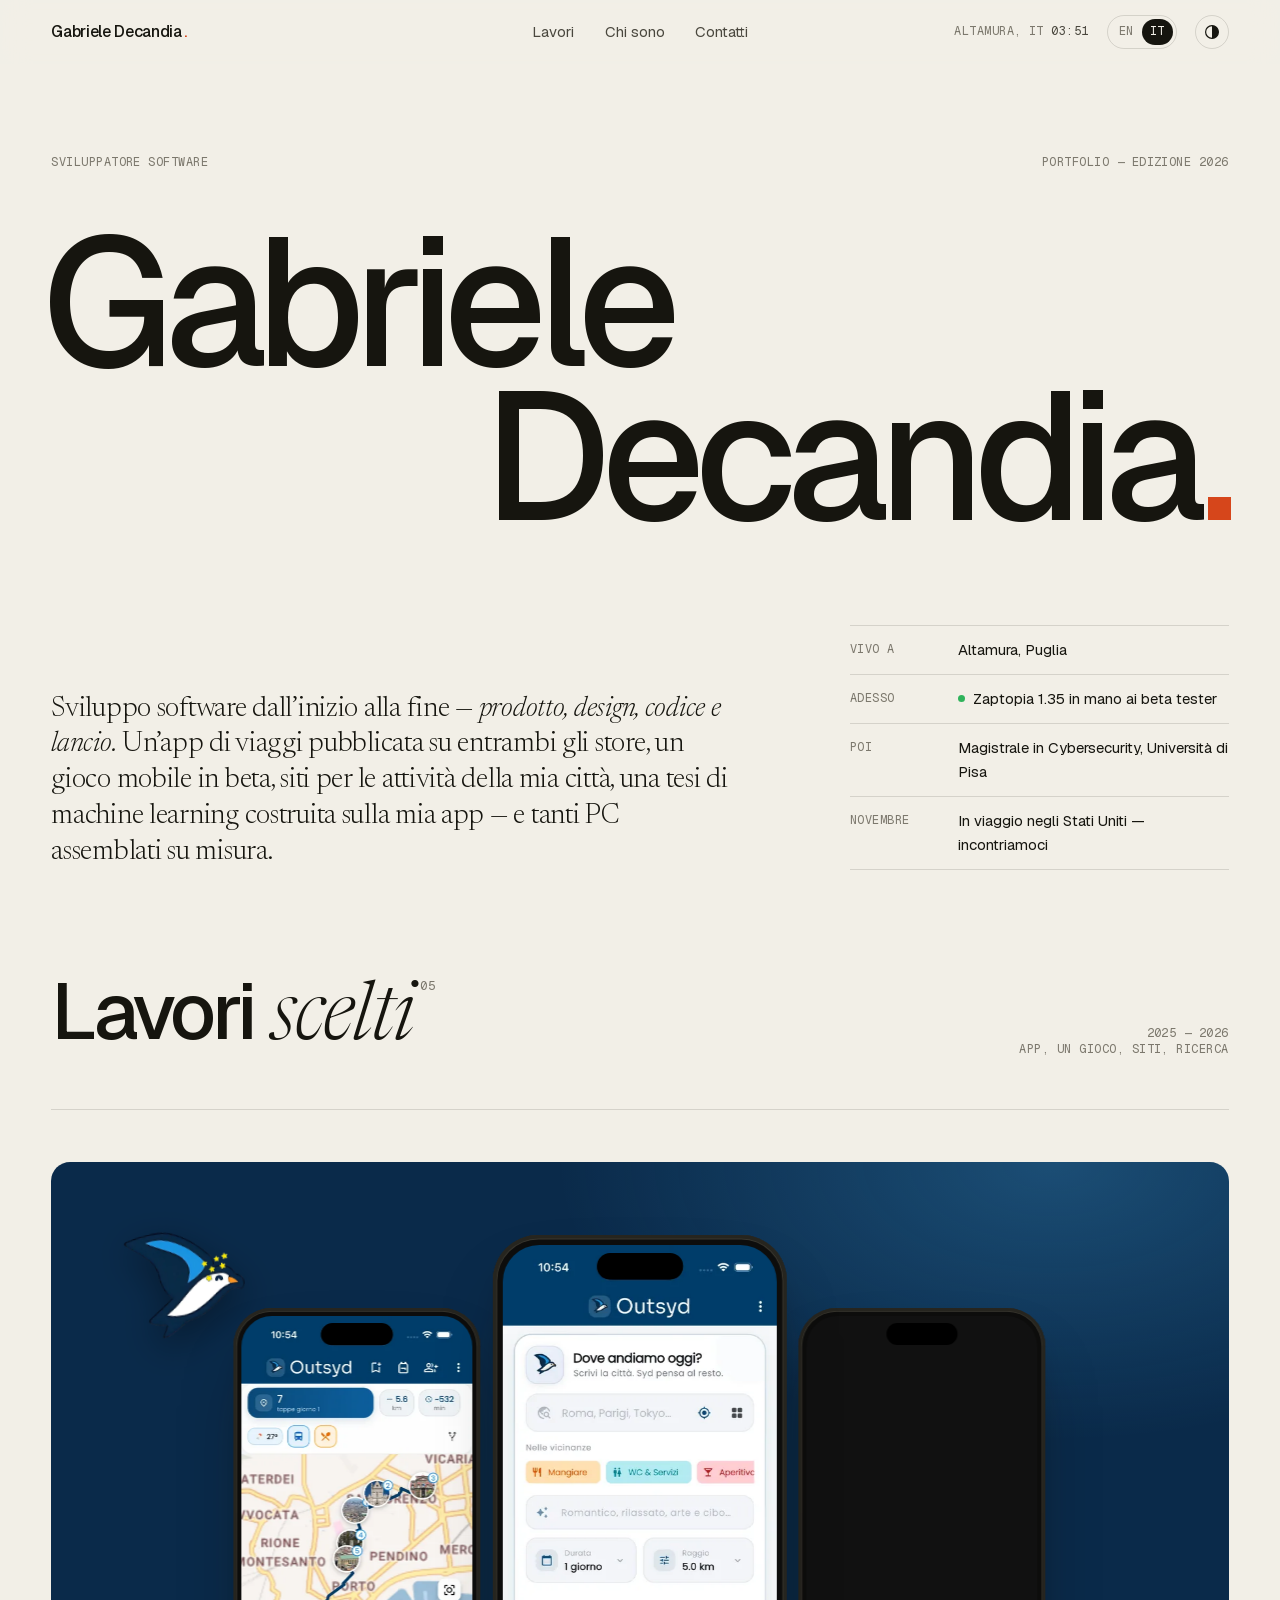
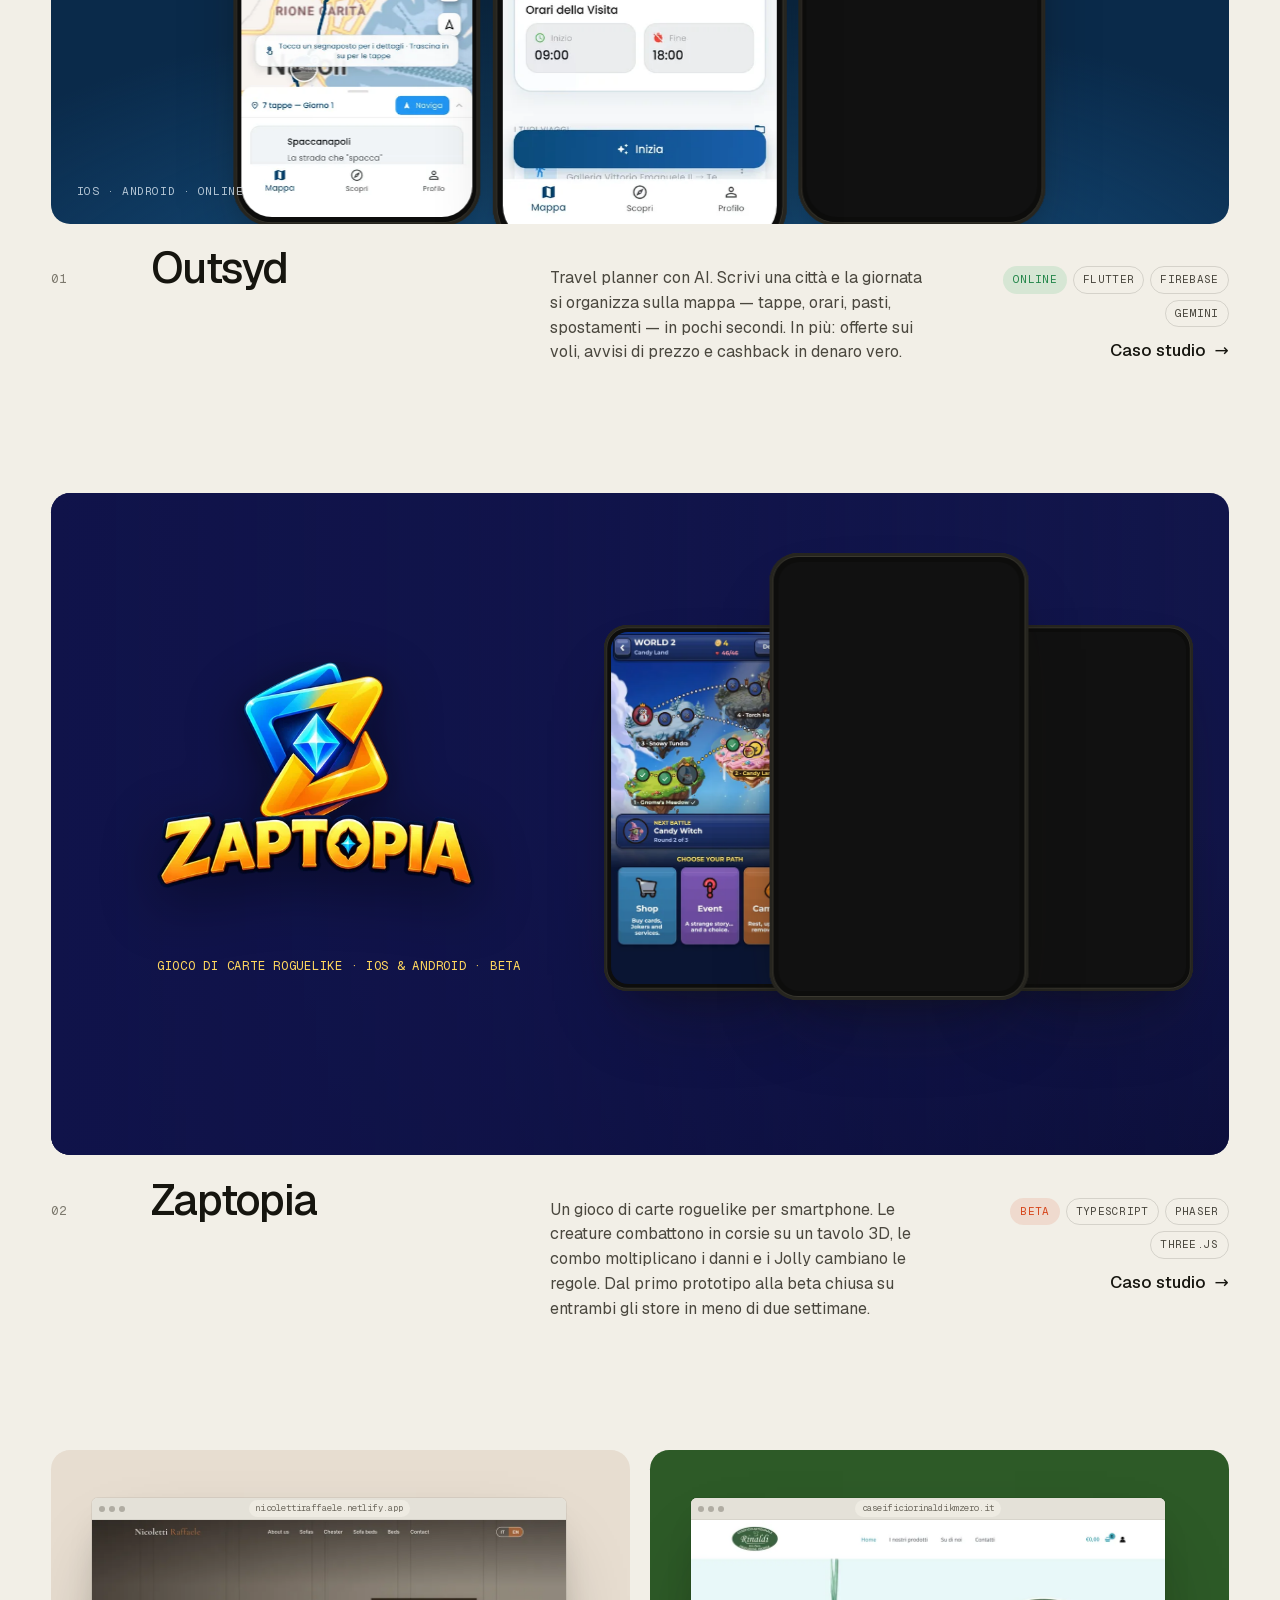
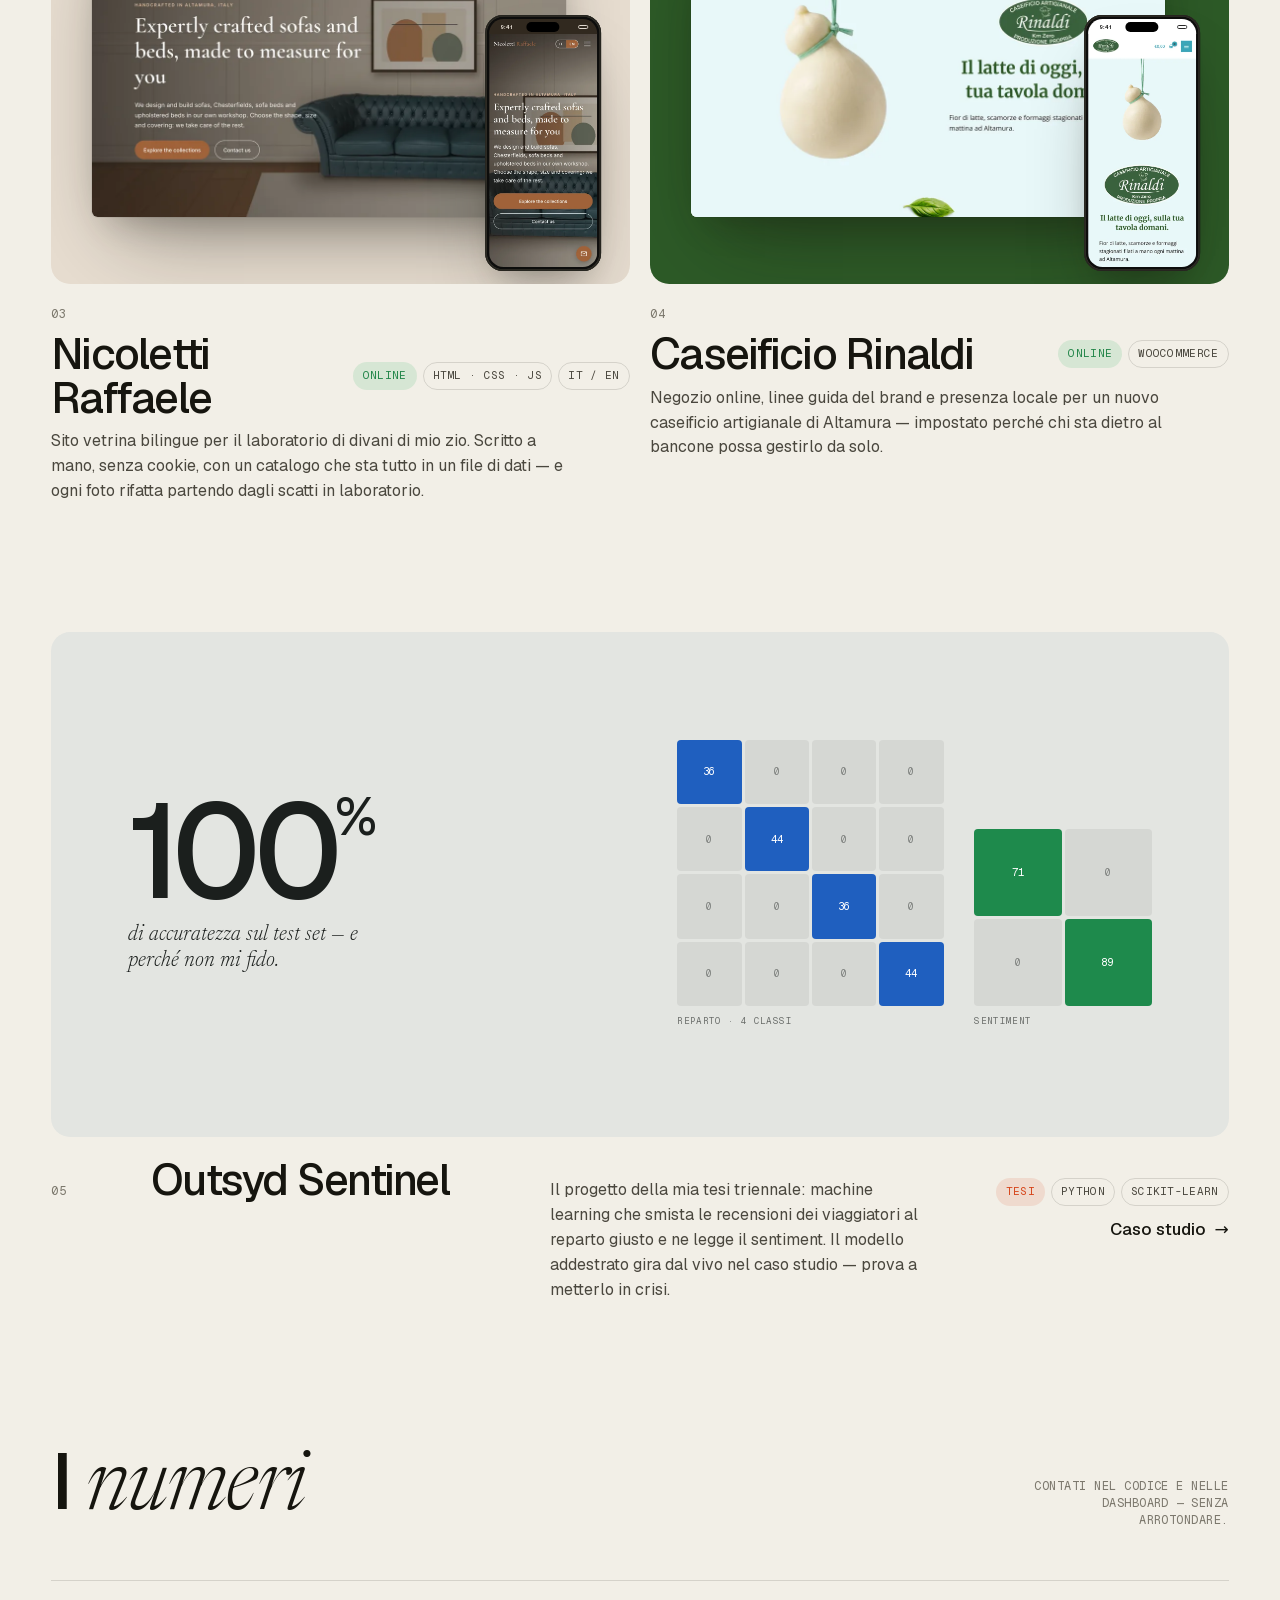
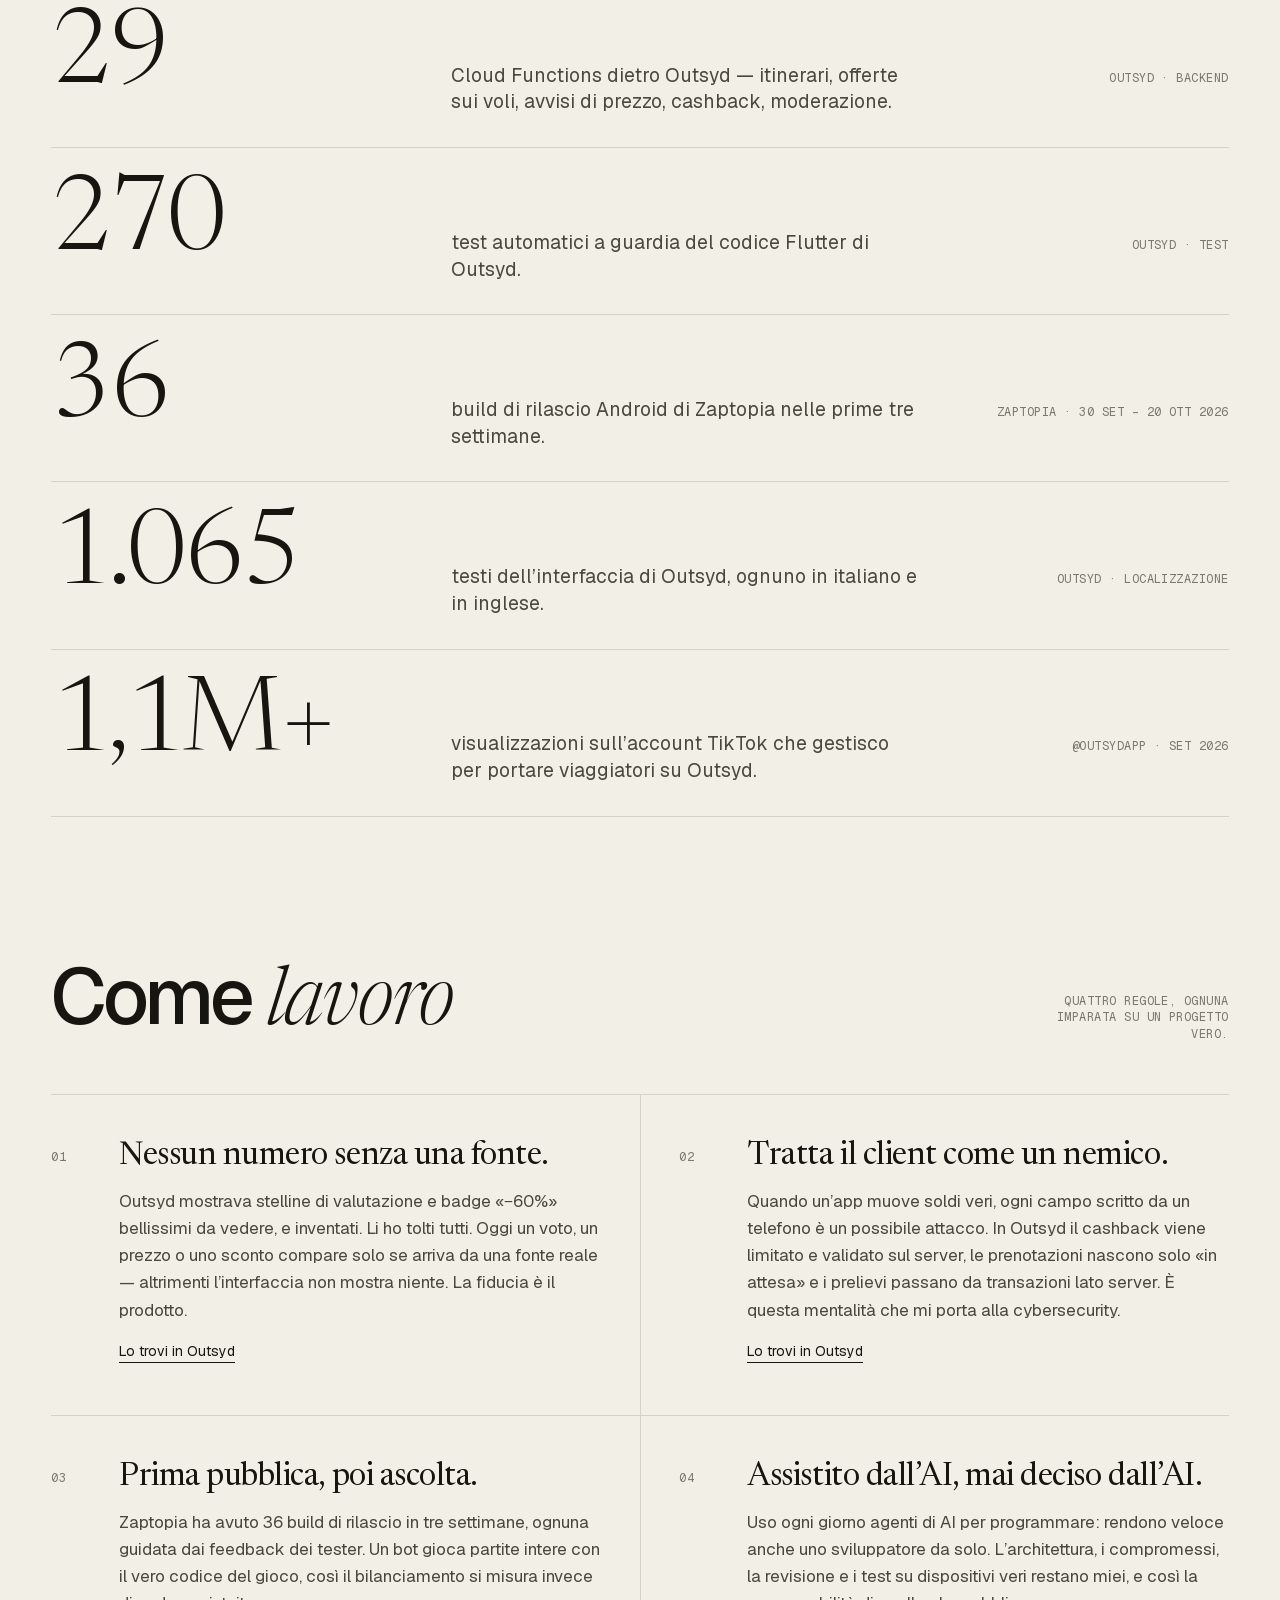
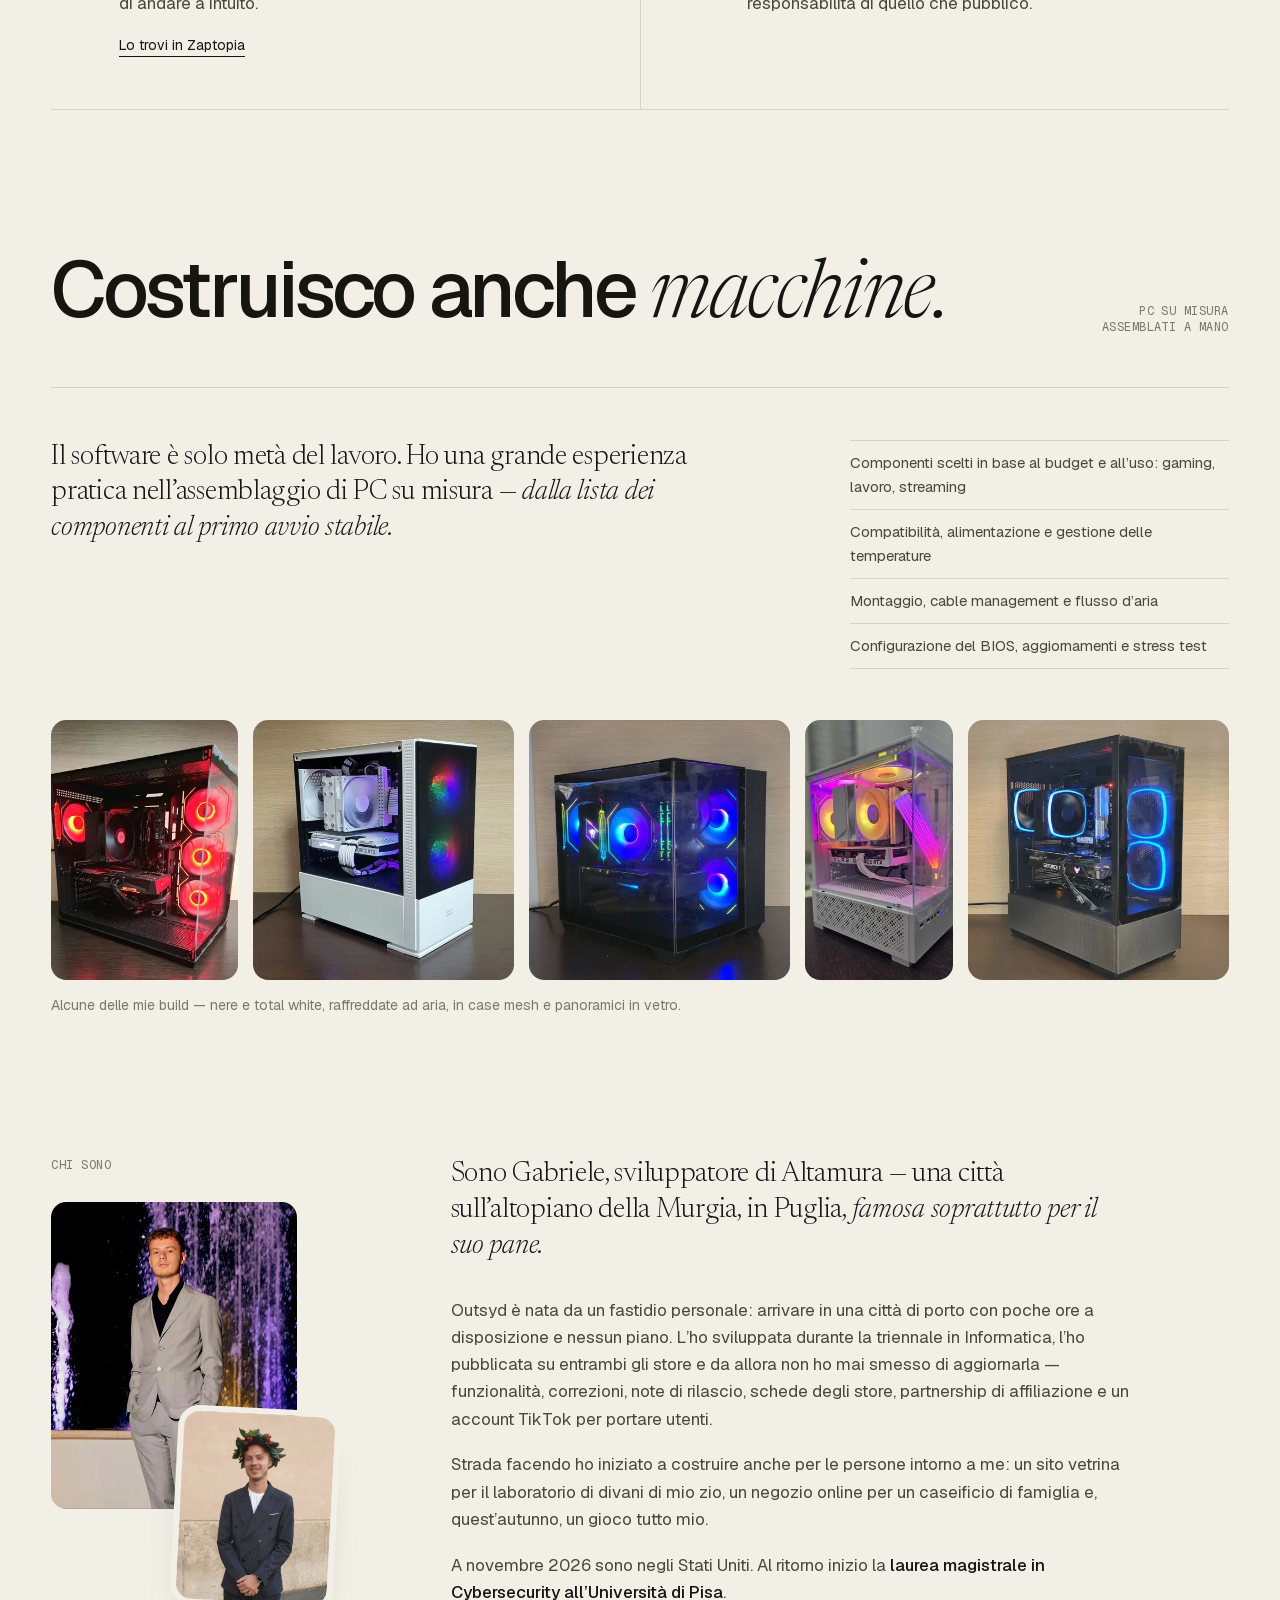
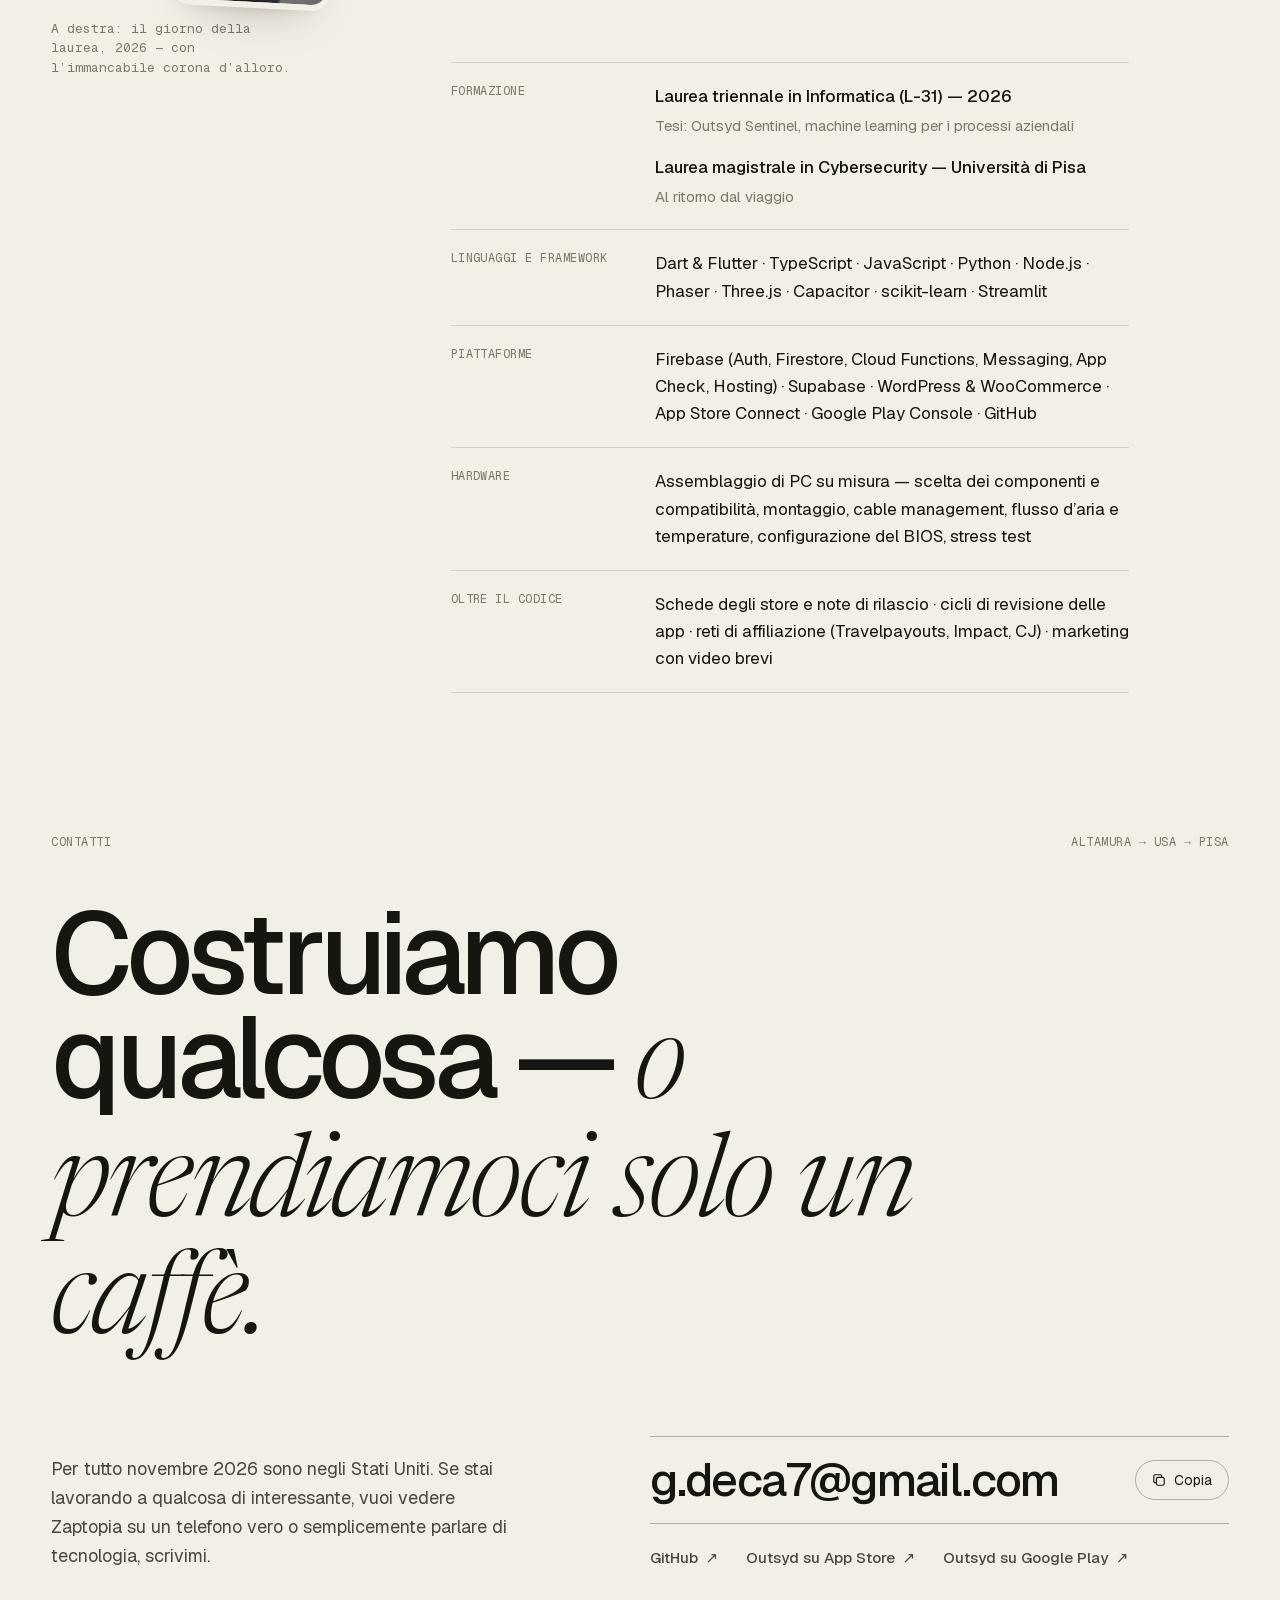
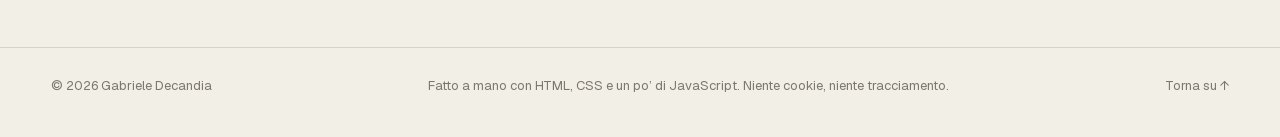
==== it/index.html @ c81190f2 "Italian version, PC builds section, reliable theme toggle - /it/: home and five case studies in Ital" ====
<!doctype html>
<html lang="it" class="no-js">
<head>
  <meta charset="utf-8">
  <meta name="viewport" content="width=device-width, initial-scale=1">
  <title>Gabriele Decandia — Sviluppatore software</title>
  <meta name="description" content="Gabriele Decandia sviluppa software dall’idea al lancio: Outsyd, travel planner con AI su iOS e Android; Zaptopia, un gioco di carte roguelike in beta; siti per attività locali; una tesi di machine learning; PC assemblati su misura.">
  <link rel="canonical" href="https://gabrideca7.github.io/it/">
  <link rel="alternate" hreflang="en" href="https://gabrideca7.github.io/">
  <link rel="alternate" hreflang="it" href="https://gabrideca7.github.io/it/">
  <link rel="alternate" hreflang="x-default" href="https://gabrideca7.github.io/">
  <meta name="author" content="Gabriele Decandia">

  <meta property="og:type" content="website">
  <meta property="og:site_name" content="Gabriele Decandia">
  <meta property="og:title" content="Gabriele Decandia — Sviluppatore software">
  <meta property="og:description" content="App sugli store, un gioco in beta, siti per attività locali e una tesi di machine learning — dall’idea al lancio.">
  <meta property="og:url" content="https://gabrideca7.github.io/it/">
  <meta property="og:locale" content="it_IT">
  <meta property="og:image" content="https://gabrideca7.github.io/assets/img/og-it.jpg">
  <meta property="og:image:width" content="1200">
  <meta property="og:image:height" content="630">
  <meta name="twitter:card" content="summary_large_image">

  <meta name="theme-color" content="#f2efe7">
  <link rel="icon" href="../favicon-32.png" type="image/png" sizes="32x32">
  <link rel="icon" href="../favicon.png" type="image/png" sizes="64x64">
  <link rel="apple-touch-icon" href="../apple-touch-icon.png">

  <link rel="preload" href="../assets/fonts/geist.woff2" as="font" type="font/woff2" crossorigin>
  <link rel="preload" href="../assets/fonts/newsreader.woff2" as="font" type="font/woff2" crossorigin>
  <link rel="stylesheet" href="../assets/css/style.css?v=2026102202">
  <script>
    (function () {
      var d = document.documentElement;
      d.className = d.className.replace('no-js', 'js');
      try { var t = localStorage.getItem('theme'); if (t === 'dark' || t === 'light') d.dataset.theme = t; } catch (e) {}
    })();
  </script>
  <script src="../assets/js/main.js?v=2026102202" defer></script>
  <script type="application/ld+json">
  {
    "@context": "https://schema.org",
    "@type": "Person",
    "name": "Gabriele Decandia",
    "url": "https://gabrideca7.github.io/it/",
    "email": "mailto:g.deca7@gmail.com",
    "jobTitle": "Software developer",
    "image": "https://gabrideca7.github.io/assets/img/about/portrait-760.webp",
    "homeLocation": { "@type": "Place", "name": "Altamura, Italy" },
    "sameAs": ["https://github.com/gabrideca7"]
  }
  </script>
</head>
<body>
  <a class="skip-link" href="#main">Vai al contenuto</a>

  <header class="site-header">
    <div class="wrap header-inner">
      <a class="brand" href="./" aria-label="Gabriele Decandia — home">Gabriele Decandia<span class="brand-dot">.</span></a>
      <nav class="nav" aria-label="Principale">
        <a href="#work">Lavori</a>
        <a href="#about">Chi sono</a>
        <a href="#contact">Contatti</a>
      </nav>
      <div class="header-meta">
        <span class="clock mono" data-clock>Altamura, IT <time>--:--</time></span>
        <nav class="lang-switch mono" aria-label="Lingua"><a href="../" hreflang="en" lang="en" title="English version">EN</a><span aria-current="true">IT</span></nav>
        <button class="theme-toggle" type="button" data-theme-toggle aria-label="Cambia tema">
          <svg viewBox="0 0 16 16" aria-hidden="true"><circle cx="8" cy="8" r="6.4" fill="none" stroke="currentColor" stroke-width="1.2"/><path class="half" d="M8 1.6a6.4 6.4 0 0 1 0 12.8z" fill="currentColor"/></svg>
        </button>
      </div>
    </div>
  </header>

  <main id="main">
    <!-- Hero -->
    <section class="hero wrap" aria-labelledby="hero-title">
      <div class="hero-top">
        <span class="label">Sviluppatore software</span>
        <span class="label">Portfolio — Edizione 2026</span>
      </div>

      <h1 class="hero-title" id="hero-title">
        <span class="line line--1"><span>Gabriele</span></span>
        <span class="line line--2"><span>Decandia<span class="dot">.</span></span></span>
      </h1>

      <div class="grid hero-grid">
        <p class="lede hero-lede reveal">
          Sviluppo software dall’inizio alla fine — <em>prodotto, design, codice e lancio.</em>
          Un’app di viaggi pubblicata su entrambi gli store, un gioco mobile in beta, siti per le attività
          della mia città, una tesi di machine learning costruita sulla mia app — e tanti PC assemblati su misura.
        </p>
        <dl class="hero-facts reveal" style="--delay: .12s">
          <div><dt class="label">Vivo a</dt><dd>Altamura, Puglia</dd></div>
          <div><dt class="label">Adesso</dt><dd><span class="live-dot" aria-hidden="true"></span>Zaptopia 1.35 in mano ai beta tester</dd></div>
          <div><dt class="label">Poi</dt><dd>Magistrale in Cybersecurity, Università di Pisa</dd></div>
          <div><dt class="label">Novembre</dt><dd>In viaggio negli Stati Uniti — incontriamoci</dd></div>
        </dl>
      </div>
    </section>

    <!-- Work -->
    <section class="section wrap" id="work" aria-labelledby="work-title" style="padding-top: 0">
      <div class="section-head reveal">
        <h2 class="h2" id="work-title">Lavori <em>scelti</em><sup>05</sup></h2>
        <p class="label">2025 — 2026<br>App, un gioco, siti, ricerca</p>
      </div>

      <div class="projects">

        <!-- 01 Outsyd -->
        <article class="project reveal">
          <a class="media media--outsyd" href="work/outsyd.html" aria-label="Outsyd — leggi il caso studio">
            <img class="syd" src="../assets/img/outsyd/syd-360.webp" width="360" height="324" alt="" loading="lazy" decoding="async">
            <div class="phone"><div class="phone-screen"><img src="../assets/img/outsyd/napoli-420.webp" srcset="../assets/img/outsyd/napoli-420.webp 420w, ../assets/img/outsyd/napoli-760.webp 760w" sizes="(max-width: 700px) 42vw, 22vw" width="420" height="913" alt="Outsyd: l’itinerario di una giornata a Napoli disegnato sulla mappa" loading="lazy" decoding="async"></div></div>
            <div class="phone"><div class="phone-screen"><img src="../assets/img/outsyd/home-420.webp" srcset="../assets/img/outsyd/home-420.webp 420w, ../assets/img/outsyd/home-760.webp 760w" sizes="(max-width: 700px) 52vw, 26vw" width="420" height="913" alt="La schermata iniziale di Outsyd: «Dove andiamo oggi?»" loading="lazy" decoding="async"></div></div>
            <div class="phone"><div class="phone-screen"><img src="../assets/img/outsyd/roma-420.webp" srcset="../assets/img/outsyd/roma-420.webp 420w, ../assets/img/outsyd/roma-760.webp 760w" sizes="(max-width: 700px) 42vw, 22vw" width="420" height="913" alt="Outsyd: un percorso a piedi per Roma con le tappe numerate" loading="lazy" decoding="async"></div></div>
            <span class="media-caption">iOS · Android · Online</span>
          </a>
          <div class="grid project-info">
            <span class="project-num mono">01</span>
            <h3 class="project-title"><a href="work/outsyd.html">Outsyd</a></h3>
            <p class="project-desc">Travel planner con AI. Scrivi una città e la giornata si organizza sulla mappa — tappe, orari, pasti, spostamenti — in pochi secondi. In più: offerte sui voli, avvisi di prezzo e cashback in denaro vero.</p>
            <div class="project-side">
              <ul class="tags" aria-label="Tag">
                <li class="tag tag--live">Online</li>
                <li class="tag">Flutter</li>
                <li class="tag">Firebase</li>
                <li class="tag">Gemini</li>
              </ul>
              <a class="arrow-link" href="work/outsyd.html">Caso studio <span class="arrow" aria-hidden="true">→</span></a>
            </div>
          </div>
        </article>

        <!-- 02 Zaptopia -->
        <article class="project reveal">
          <a class="media media--zaptopia" href="work/zaptopia.html" aria-label="Zaptopia — leggi il caso studio">
            <img class="env" src="../assets/img/zaptopia/env-1400.webp" width="1024" height="572" alt="" loading="lazy" decoding="async">
            <img class="zap-logo" src="../assets/img/zaptopia/logo-480.webp" srcset="../assets/img/zaptopia/logo-480.webp 480w, ../assets/img/zaptopia/logo-900.webp 900w" sizes="(max-width: 700px) 50vw, 26vw" width="480" height="342" alt="Zaptopia" loading="lazy" decoding="async">
            <span class="zap-sub">Gioco di carte roguelike · iOS &amp; Android · Beta</span>
            <div class="phone phone--plain"><div class="phone-screen"><img src="../assets/img/zaptopia/map-420.webp" srcset="../assets/img/zaptopia/map-420.webp 420w, ../assets/img/zaptopia/map-760.webp 760w" sizes="(max-width: 700px) 40vw, 18vw" width="420" height="747" alt="La mappa del mondo di Zaptopia, con isole sospese e la scelta del sentiero" loading="lazy" decoding="async"></div></div>
            <div class="phone phone--plain"><div class="phone-screen"><img src="../assets/img/zaptopia/battle-420.webp" srcset="../assets/img/zaptopia/battle-420.webp 420w, ../assets/img/zaptopia/battle-760.webp 760w" sizes="(max-width: 700px) 46vw, 22vw" width="420" height="747" alt="Uno scontro in Zaptopia: uno gnomo boss dall’altra parte di un tavolo 3D a quattro corsie" loading="lazy" decoding="async"></div></div>
            <div class="phone phone--plain"><div class="phone-screen"><img src="../assets/img/zaptopia/album-420.webp" srcset="../assets/img/zaptopia/album-420.webp 420w, ../assets/img/zaptopia/album-760.webp 760w" sizes="(max-width: 700px) 40vw, 18vw" width="420" height="747" alt="L’album di Zaptopia con le carte illustrate delle creature" loading="lazy" decoding="async"></div></div>
          </a>
          <div class="grid project-info">
            <span class="project-num mono">02</span>
            <h3 class="project-title"><a href="work/zaptopia.html">Zaptopia</a></h3>
            <p class="project-desc">Un gioco di carte roguelike per smartphone. Le creature combattono in corsie su un tavolo 3D, le combo moltiplicano i danni e i Jolly cambiano le regole. Dal primo prototipo alla beta chiusa su entrambi gli store in meno di due settimane.</p>
            <div class="project-side">
              <ul class="tags" aria-label="Tag">
                <li class="tag tag--status">Beta</li>
                <li class="tag">TypeScript</li>
                <li class="tag">Phaser</li>
                <li class="tag">Three.js</li>
              </ul>
              <a class="arrow-link" href="work/zaptopia.html">Caso studio <span class="arrow" aria-hidden="true">→</span></a>
            </div>
          </div>
        </article>

        <!-- 03 + 04 Websites -->
        <div class="project-pair">
          <article class="project reveal">
            <a class="media media--43 media--site media--nicoletti" href="work/nicoletti.html" aria-label="Nicoletti Raffaele — leggi il caso studio">
              <div class="browser-wrap">
                <div class="browser">
                  <div class="browser-bar"><span class="browser-dots"><i></i><i></i><i></i></span><span class="browser-url">nicolettiraffaele.netlify.app</span><span></span></div>
                  <div class="browser-view"><img src="../assets/img/nicoletti/desk-960.webp" srcset="../assets/img/nicoletti/desk-960.webp 960w, ../assets/img/nicoletti/desk-1600.webp 1600w" sizes="(max-width: 900px) 90vw, 40vw" width="960" height="600" alt="Il sito di Nicoletti Raffaele: un Chesterfield verde petrolio in una stanza arredata, versione inglese" loading="lazy" decoding="async"></div>
                </div>
              </div>
              <div class="phone phone--web" style="--sb:#31291f; --sbfg:#f4ece2"><div class="phone-screen"><span class="phone-status" aria-hidden="true">9:41<i></i></span><img src="../assets/img/nicoletti/mobile-420.webp" srcset="../assets/img/nicoletti/mobile-420.webp 420w, ../assets/img/nicoletti/mobile-760.webp 760w" sizes="(max-width: 700px) 46vw, 10vw" width="420" height="909" alt="Il sito di Nicoletti Raffaele su smartphone, in inglese" loading="lazy" decoding="async"></div></div>
            </a>
            <div class="grid project-info">
              <span class="project-num mono">03</span>
              <h3 class="project-title"><a href="work/nicoletti.html">Nicoletti Raffaele</a></h3>
              <p class="project-desc">Sito vetrina bilingue per il laboratorio di divani di mio zio. Scritto a mano, senza cookie, con un catalogo che sta tutto in un file di dati — e ogni foto rifatta partendo dagli scatti in laboratorio.</p>
              <div class="project-side">
                <ul class="tags" aria-label="Tag">
                  <li class="tag tag--live">Online</li>
                  <li class="tag">HTML · CSS · JS</li>
                  <li class="tag">IT / EN</li>
                </ul>
              </div>
            </div>
          </article>

          <article class="project reveal" style="--delay: .1s">
            <a class="media media--43 media--site media--rinaldi" href="work/rinaldi.html" aria-label="Caseificio Rinaldi Km Zero — leggi il caso studio">
              <div class="browser-wrap">
                <div class="browser">
                  <div class="browser-bar"><span class="browser-dots"><i></i><i></i><i></i></span><span class="browser-url">caseificiorinaldikmzero.it</span><span></span></div>
                  <div class="browser-view"><img src="../assets/img/rinaldi/desk-960.webp" srcset="../assets/img/rinaldi/desk-960.webp 960w, ../assets/img/rinaldi/desk-1600.webp 1600w" sizes="(max-width: 900px) 90vw, 40vw" width="960" height="600" alt="Il sito del Caseificio Rinaldi: un caciocavallo appeso accanto al titolo «Il latte di oggi, sulla tua tavola domani»" loading="lazy" decoding="async"></div>
                </div>
              </div>
              <div class="phone phone--web" style="--sb:#ffffff; --sbfg:#111111"><div class="phone-screen"><span class="phone-status" aria-hidden="true">9:41<i></i></span><img src="../assets/img/rinaldi/mobile-420.webp" srcset="../assets/img/rinaldi/mobile-420.webp 420w, ../assets/img/rinaldi/mobile-760.webp 760w" sizes="(max-width: 700px) 46vw, 10vw" width="420" height="909" alt="Il sito del Caseificio Rinaldi su smartphone" loading="lazy" decoding="async"></div></div>
            </a>
            <div class="grid project-info">
              <span class="project-num mono">04</span>
              <h3 class="project-title"><a href="work/rinaldi.html">Caseificio Rinaldi</a></h3>
              <p class="project-desc">Negozio online, linee guida del brand e presenza locale per un nuovo caseificio artigianale di Altamura — impostato perché chi sta dietro al bancone possa gestirlo da solo.</p>
              <div class="project-side">
                <ul class="tags" aria-label="Tag">
                  <li class="tag tag--live">Online</li>
                  <li class="tag">WooCommerce</li>
                </ul>
              </div>
            </div>
          </article>
        </div>

        <!-- 05 Sentinel -->
        <article class="project reveal">
          <a class="media media--wide media--sentinel" href="work/sentinel.html" aria-label="Outsyd Sentinel — leggi il caso studio">
            <div>
              <p class="sentinel-score">100<small>%</small></p>
              <p class="sentinel-note">di accuratezza sul test set — e perché non mi fido.</p>
            </div>
            <div class="sentinel-mats" aria-hidden="true">
              <div class="cm">
                <div class="cm-grid" style="--n: 4">
                  <span class="cm-cell hot" style="--v: 1">36</span><span class="cm-cell" style="--v: 0">0</span><span class="cm-cell" style="--v: 0">0</span><span class="cm-cell" style="--v: 0">0</span>
                  <span class="cm-cell" style="--v: 0">0</span><span class="cm-cell hot" style="--v: 1">44</span><span class="cm-cell" style="--v: 0">0</span><span class="cm-cell" style="--v: 0">0</span>
                  <span class="cm-cell" style="--v: 0">0</span><span class="cm-cell" style="--v: 0">0</span><span class="cm-cell hot" style="--v: 1">36</span><span class="cm-cell" style="--v: 0">0</span>
                  <span class="cm-cell" style="--v: 0">0</span><span class="cm-cell" style="--v: 0">0</span><span class="cm-cell" style="--v: 0">0</span><span class="cm-cell hot" style="--v: 1">44</span>
                </div>
                <p class="cm-cap">Reparto · 4 classi</p>
              </div>
              <div class="cm cm--sent">
                <div class="cm-grid" style="--n: 2">
                  <span class="cm-cell hot" style="--v: 1">71</span><span class="cm-cell" style="--v: 0">0</span>
                  <span class="cm-cell" style="--v: 0">0</span><span class="cm-cell hot" style="--v: 1">89</span>
                </div>
                <p class="cm-cap">Sentiment</p>
              </div>
            </div>
          </a>
          <div class="grid project-info">
            <span class="project-num mono">05</span>
            <h3 class="project-title"><a href="work/sentinel.html">Outsyd Sentinel</a></h3>
            <p class="project-desc">Il progetto della mia tesi triennale: machine learning che smista le recensioni dei viaggiatori al reparto giusto e ne legge il sentiment. Il modello addestrato gira dal vivo nel caso studio — prova a metterlo in crisi.</p>
            <div class="project-side">
              <ul class="tags" aria-label="Tag">
                <li class="tag tag--status">Tesi</li>
                <li class="tag">Python</li>
                <li class="tag">scikit-learn</li>
              </ul>
              <a class="arrow-link" href="work/sentinel.html">Caso studio <span class="arrow" aria-hidden="true">→</span></a>
            </div>
          </div>
        </article>
      </div>
    </section>

    <!-- Numbers -->
    <section class="section wrap" aria-labelledby="numbers-title" style="padding-top: 0">
      <div class="section-head reveal">
        <h2 class="h2" id="numbers-title">I <em>numeri</em></h2>
        <p class="label">Contati nel codice e nelle dashboard — senza arrotondare.</p>
      </div>
      <ol class="numbers">
        <li class="grid number reveal">
          <span class="number-value">29</span>
          <span class="number-label">Cloud Functions dietro Outsyd — itinerari, offerte sui voli, avvisi di prezzo, cashback, moderazione.</span>
          <span class="number-source label">Outsyd · backend</span>
        </li>
        <li class="grid number reveal">
          <span class="number-value">270</span>
          <span class="number-label">test automatici a guardia del codice Flutter di Outsyd.</span>
          <span class="number-source label">Outsyd · test</span>
        </li>
        <li class="grid number reveal">
          <span class="number-value">36</span>
          <span class="number-label">build di rilascio Android di Zaptopia nelle prime tre settimane.</span>
          <span class="number-source label">Zaptopia · 30 set – 20 ott 2026</span>
        </li>
        <li class="grid number reveal">
          <span class="number-value">1.065</span>
          <span class="number-label">testi dell’interfaccia di Outsyd, ognuno in italiano e in inglese.</span>
          <span class="number-source label">Outsyd · localizzazione</span>
        </li>
        <li class="grid number reveal">
          <span class="number-value">1,1M+</span>
          <span class="number-label">visualizzazioni sull’account TikTok che gestisco per portare viaggiatori su Outsyd.</span>
          <span class="number-source label">@outsydapp · set 2026</span>
        </li>
      </ol>
    </section>

    <!-- Principles -->
    <section class="section wrap" aria-labelledby="how-title" style="padding-top: 0">
      <div class="section-head reveal">
        <h2 class="h2" id="how-title">Come <em>lavoro</em></h2>
        <p class="label">Quattro regole, ognuna imparata su un progetto vero.</p>
      </div>
      <div class="principles">
        <article class="principle reveal">
          <span class="label">01</span>
          <div>
            <h3>Nessun numero senza una fonte.</h3>
            <p>Outsyd mostrava stelline di valutazione e badge «−60%» bellissimi da vedere, e inventati. Li ho tolti tutti. Oggi un voto, un prezzo o uno sconto compare solo se arriva da una fonte reale — altrimenti l’interfaccia non mostra niente. La fiducia è il prodotto.</p>
            <a class="seen text-link" href="work/outsyd.html#decisions">Lo trovi in Outsyd</a>
          </div>
        </article>
        <article class="principle reveal" style="--delay: .08s">
          <span class="label">02</span>
          <div>
            <h3>Tratta il client come un nemico.</h3>
            <p>Quando un’app muove soldi veri, ogni campo scritto da un telefono è un possibile attacco. In Outsyd il cashback viene limitato e validato sul server, le prenotazioni nascono solo «in attesa» e i prelievi passano da transazioni lato server. È questa mentalità che mi porta alla cybersecurity.</p>
            <a class="seen text-link" href="work/outsyd.html#decisions">Lo trovi in Outsyd</a>
          </div>
        </article>
        <article class="principle reveal">
          <span class="label">03</span>
          <div>
            <h3>Prima pubblica, poi ascolta.</h3>
            <p>Zaptopia ha avuto 36 build di rilascio in tre settimane, ognuna guidata dai feedback dei tester. Un bot gioca partite intere con il vero codice del gioco, così il bilanciamento si misura invece di andare a intuito.</p>
            <a class="seen text-link" href="work/zaptopia.html#engineering">Lo trovi in Zaptopia</a>
          </div>
        </article>
        <article class="principle reveal" style="--delay: .08s">
          <span class="label">04</span>
          <div>
            <h3>Assistito dall’AI, mai deciso dall’AI.</h3>
            <p>Uso ogni giorno agenti di AI per programmare: rendono veloce anche uno sviluppatore da solo. L’architettura, i compromessi, la revisione e i test su dispositivi veri restano miei, e così la responsabilità di quello che pubblico.</p>
          </div>
        </article>
      </div>
    </section>

    <!-- PC builds -->
    <section class="section wrap" id="builds" aria-labelledby="builds-title" style="padding-top: 0">
      <div class="section-head reveal">
        <h2 class="h2" id="builds-title">Costruisco anche <em>macchine.</em></h2>
        <p class="label">PC su misura<br>Assemblati a mano</p>
      </div>
      <div class="grid builds-intro">
        <p class="lede reveal">Il software è solo metà del lavoro. Ho una grande esperienza pratica nell’assemblaggio di PC su misura — <em>dalla lista dei componenti al primo avvio stabile.</em></p>
        <div class="builds-skills reveal" style="--delay: .1s">
          <ul>
            <li>Componenti scelti in base al budget e all’uso: gaming, lavoro, streaming</li>
            <li>Compatibilità, alimentazione e gestione delle temperature</li>
            <li>Montaggio, cable management e flusso d’aria</li>
            <li>Configurazione del BIOS, aggiornamenti e stress test</li>
          </ul>
        </div>
      </div>
      <div class="builds reveal" role="list" aria-label="PC assemblati su misura">
          <figure role="listitem" style="--r: 0.7172"><img src="../assets/img/builds/red-344.webp" srcset="../assets/img/builds/red-344.webp 344w, ../assets/img/builds/red-645.webp 645w" sizes="(max-width: 800px) 273px, 16vw" width="344" height="480" alt="Build nera a doppia camera con ventole rosse, dissipatore ad aria a torre e scheda video GeForce RTX" loading="lazy" decoding="async"></figure>
          <figure role="listitem" style="--r: 1"><img src="../assets/img/builds/white-mesh-480.webp" srcset="../assets/img/builds/white-mesh-480.webp 480w, ../assets/img/builds/white-mesh-900.webp 900w" sizes="(max-width: 800px) 380px, 22vw" width="480" height="480" alt="Build total white in un case mesh: dissipatore a torre bianco, GeForce RTX bianca e cavi sleeved bianchi" loading="lazy" decoding="async"></figure>
          <figure role="listitem" style="--r: 1"><img src="../assets/img/builds/cube-480.webp" srcset="../assets/img/builds/cube-480.webp 480w, ../assets/img/builds/cube-900.webp 900w" sizes="(max-width: 800px) 380px, 22vw" width="480" height="480" alt="Case cubico nero con pannelli in vetro e ventole RGB blu e viola" loading="lazy" decoding="async"></figure>
          <figure role="listitem" style="--r: 0.5664"><img src="../assets/img/builds/white-panoramic-272.webp" srcset="../assets/img/builds/white-panoramic-272.webp 272w, ../assets/img/builds/white-panoramic-510.webp 510w" sizes="(max-width: 800px) 215px, 12vw" width="272" height="480" alt="Build compatta bianca in un case panoramico, con dissipatore ad aria RGB e cavo sleeved bianco per la scheda video" loading="lazy" decoding="async"></figure>
          <figure role="listitem" style="--r: 1"><img src="../assets/img/builds/blue-480.webp" srcset="../assets/img/builds/blue-480.webp 480w, ../assets/img/builds/blue-900.webp 900w" sizes="(max-width: 800px) 380px, 22vw" width="480" height="480" alt="Build nera con ventole ad anello blu, dissipatore a torre e scheda GeForce RTX" loading="lazy" decoding="async"></figure>
      </div>
      <p class="builds-note">Alcune delle mie build — nere e total white, raffreddate ad aria, in case mesh e panoramici in vetro.</p>
    </section>

    <!-- About -->
    <section class="section wrap" id="about" aria-labelledby="about-title" style="padding-top: 0">
      <div class="grid about-grid">
        <div class="about-label">
          <h2 class="label reveal" id="about-title">Chi sono</h2>
          <div class="about-photos reveal">
            <figure class="about-photo about-photo--main">
              <img src="../assets/img/about/portrait-480.webp" srcset="../assets/img/about/portrait-480.webp 480w, ../assets/img/about/portrait-760.webp 760w" sizes="(max-width: 1000px) 46vw, 22vw" width="480" height="600" alt="Gabriele Decandia in abito grigio davanti a una fontana illuminata, di sera" loading="lazy" decoding="async">
            </figure>
            <figure class="about-photo about-photo--grad">
              <img src="../assets/img/about/graduation-480.webp" srcset="../assets/img/about/graduation-480.webp 480w, ../assets/img/about/graduation-660.webp 660w" sizes="(max-width: 1000px) 46vw, 14vw" width="480" height="600" alt="Gabriele il giorno della laurea, con la tradizionale corona d’alloro" loading="lazy" decoding="async">
            </figure>
            <p class="about-caption label">A destra: il giorno della laurea, 2026 — con l’immancabile corona d’alloro.</p>
          </div>
        </div>
        <div class="about-body">
          <p class="lede reveal">Sono Gabriele, sviluppatore di Altamura — una città sull’altopiano della Murgia, in Puglia, <em>famosa soprattutto per il suo pane.</em></p>
          <div class="prose reveal">
            <p>Outsyd è nata da un fastidio personale: arrivare in una città di porto con poche ore a disposizione e nessun piano. L’ho sviluppata durante la triennale in Informatica, l’ho pubblicata su entrambi gli store e da allora non ho mai smesso di aggiornarla — funzionalità, correzioni, note di rilascio, schede degli store, partnership di affiliazione e un account TikTok per portare utenti.</p>
            <p>Strada facendo ho iniziato a costruire anche per le persone intorno a me: un sito vetrina per il laboratorio di divani di mio zio, un negozio online per un caseificio di famiglia e, quest’autunno, un gioco tutto mio.</p>
            <p>A novembre 2026 sono negli Stati Uniti. Al ritorno inizio la <strong>laurea magistrale in Cybersecurity all’Università di Pisa</strong>.</p>
          </div>

          <dl class="facts-list reveal">
            <div class="facts-row">
              <dt class="label">Formazione</dt>
              <dd>
                <div class="edu"><strong>Laurea triennale in Informatica (L-31) — 2026</strong><span>Tesi: Outsyd Sentinel, machine learning per i processi aziendali</span></div>
                <div class="edu mt-s"><strong>Laurea magistrale in Cybersecurity — Università di Pisa</strong><span>Al ritorno dal viaggio</span></div>
              </dd>
            </div>
            <div class="facts-row">
              <dt class="label">Linguaggi e framework</dt>
              <dd>Dart &amp; Flutter · TypeScript · JavaScript · Python · Node.js · Phaser · Three.js · Capacitor · scikit-learn · Streamlit</dd>
            </div>
            <div class="facts-row">
              <dt class="label">Piattaforme</dt>
              <dd>Firebase (Auth, Firestore, Cloud Functions, Messaging, App Check, Hosting) · Supabase · WordPress &amp; WooCommerce · App Store Connect · Google Play Console · GitHub</dd>
            </div>
            <div class="facts-row">
              <dt class="label">Hardware</dt>
              <dd>Assemblaggio di PC su misura — scelta dei componenti e compatibilità, montaggio, cable management, flusso d’aria e temperature, configurazione del BIOS, stress test</dd>
            </div>
            <div class="facts-row">
              <dt class="label">Oltre il codice</dt>
              <dd>Schede degli store e note di rilascio · cicli di revisione delle app · reti di affiliazione (Travelpayouts, Impact, CJ) · marketing con video brevi</dd>
            </div>
          </dl>
        </div>
      </div>
    </section>

    <!-- Contact -->
    <section class="section wrap contact" id="contact" aria-labelledby="contact-title" style="padding-top: 0">
      <div class="section-head reveal" style="border-bottom: 0; margin-bottom: 0">
        <span class="label">Contatti</span>
        <span class="label">Altamura → USA → Pisa</span>
      </div>
      <h2 class="contact-title reveal" id="contact-title">Costruiamo qualcosa — <em>o prendiamoci solo un caffè.</em></h2>
      <div class="grid contact-grid">
        <p class="contact-copy reveal">Per tutto novembre 2026 sono negli Stati Uniti. Se stai lavorando a qualcosa di interessante, vuoi vedere Zaptopia su un telefono vero o semplicemente parlare di tecnologia, scrivimi.</p>
        <div class="contact-action reveal" style="--delay: .1s">
          <div class="email">
            <a class="email-link" href="mailto:g.deca7@gmail.com">g.deca7@gmail.com</a>
            <button class="copy-btn" type="button" data-copy="g.deca7@gmail.com" aria-live="polite">
              <svg width="14" height="14" viewBox="0 0 16 16" fill="none" stroke="currentColor" stroke-width="1.3" aria-hidden="true"><rect x="5" y="5" width="9" height="9" rx="2"/><path d="M11 5V3.5A1.5 1.5 0 0 0 9.5 2h-6A1.5 1.5 0 0 0 2 3.5v6A1.5 1.5 0 0 0 3.5 11H5"/></svg>
              <span>Copia</span>
            </button>
          </div>
          <div class="contact-links">
            <a class="arrow-link arrow-link--ne" href="https://github.com/gabrideca7" target="_blank" rel="noopener">GitHub <span class="arrow" aria-hidden="true">↗</span></a>
            <a class="arrow-link arrow-link--ne" href="https://apps.apple.com/app/id6756832439" target="_blank" rel="noopener">Outsyd su App Store <span class="arrow" aria-hidden="true">↗</span></a>
            <a class="arrow-link arrow-link--ne" href="https://play.google.com/store/apps/details?id=dev.outsyd.app" target="_blank" rel="noopener">Outsyd su Google Play <span class="arrow" aria-hidden="true">↗</span></a>
          </div>
        </div>
      </div>
    </section>
  </main>

  <footer class="site-footer">
    <div class="wrap footer-inner">
      <span>© <span data-year>2026</span> Gabriele Decandia</span>
      <span>Fatto a mano con HTML, CSS e un po’ di JavaScript. Niente cookie, niente tracciamento.</span>
      <a href="#main">Torna su ↑</a>
    </div>
  </footer>
</body>
</html>
---- assets/css/style.css ----
/* ==========================================================================
   Gabriele Decandia — Portfolio
   One stylesheet, no framework. Tokens first, then layout, then components.
   ========================================================================== */

/* ---------- Fonts (self-hosted, latin subset) ---------- */
@font-face {
  font-family: "Geist";
  src: url("../fonts/geist.woff2") format("woff2");
  font-weight: 300 700;
  font-display: swap;
}
@font-face {
  font-family: "Geist Mono";
  src: url("../fonts/geist-mono.woff2") format("woff2");
  font-weight: 400 500;
  font-display: swap;
}
@font-face {
  font-family: "Newsreader";
  src: url("../fonts/newsreader.woff2") format("woff2");
  font-weight: 300 600;
  font-style: normal;
  font-display: swap;
}
@font-face {
  font-family: "Newsreader";
  src: url("../fonts/newsreader-italic.woff2") format("woff2");
  font-weight: 300 600;
  font-style: italic;
  font-display: swap;
}

/* ---------- Tokens ---------- */
:root {
  --paper: #f2efe7;
  --paper-2: #e9e5da;
  --paper-3: #ddd8ca;
  --ink: #16150f;
  --ink-2: #4a473e;
  --ink-3: #7c786d;
  --rule: rgb(22 21 15 / 0.13);
  --rule-strong: rgb(22 21 15 / 0.3);
  --accent: #d6461b;
  --accent-soft: rgb(214 70 27 / 0.12);
  --frame: #0d0d0c;
  --chrome: #e4e1d8;
  --chrome-ink: #6f6b60;
  --shadow-lg: 0 40px 80px -30px rgb(20 18 10 / 0.45), 0 18px 36px -18px rgb(20 18 10 / 0.3);
  --shadow-md: 0 24px 48px -24px rgb(20 18 10 / 0.35), 0 8px 16px -8px rgb(20 18 10 / 0.2);

  --font-sans: "Geist", ui-sans-serif, system-ui, -apple-system, "Segoe UI", Roboto, sans-serif;
  --font-serif: "Newsreader", ui-serif, Georgia, "Times New Roman", serif;
  --font-mono: "Geist Mono", ui-monospace, SFMono-Regular, Menlo, Consolas, monospace;

  --max: 1480px;
  --gutter: clamp(16px, 4vw, 56px);
  --gap: clamp(12px, 1.6vw, 24px);
  --radius: clamp(14px, 1.5vw, 22px);
  --header-h: 64px;
  --ease: cubic-bezier(0.2, 0.7, 0.1, 1);
  --ease-in-out: cubic-bezier(0.65, 0, 0.35, 1);

  color-scheme: light;
}

@media (prefers-color-scheme: dark) {
  :root:not([data-theme="light"]) {
    --paper: #12110e;
    --paper-2: #1b1a16;
    --paper-3: #26241f;
    --ink: #ece8dc;
    --ink-2: #b3ae9f;
    --ink-3: #7f7a6d;
    --rule: rgb(236 232 220 / 0.12);
    --rule-strong: rgb(236 232 220 / 0.3);
    --accent: #ff6b3d;
    --accent-soft: rgb(255 107 61 / 0.14);
    --frame: #050505;
    --chrome: #2a2823;
    --chrome-ink: #a29d8f;
    --shadow-lg: 0 40px 80px -30px rgb(0 0 0 / 0.7), 0 18px 36px -18px rgb(0 0 0 / 0.5);
    --shadow-md: 0 24px 48px -24px rgb(0 0 0 / 0.6), 0 8px 16px -8px rgb(0 0 0 / 0.4);
    color-scheme: dark;
  }
}
:root[data-theme="dark"] {
  --paper: #12110e;
  --paper-2: #1b1a16;
  --paper-3: #26241f;
  --ink: #ece8dc;
  --ink-2: #b3ae9f;
  --ink-3: #7f7a6d;
  --rule: rgb(236 232 220 / 0.12);
  --rule-strong: rgb(236 232 220 / 0.3);
  --accent: #ff6b3d;
  --accent-soft: rgb(255 107 61 / 0.14);
  --frame: #050505;
  --chrome: #2a2823;
  --chrome-ink: #a29d8f;
  --shadow-lg: 0 40px 80px -30px rgb(0 0 0 / 0.7), 0 18px 36px -18px rgb(0 0 0 / 0.5);
  --shadow-md: 0 24px 48px -24px rgb(0 0 0 / 0.6), 0 8px 16px -8px rgb(0 0 0 / 0.4);
  color-scheme: dark;
}

/* ---------- Base ---------- */
*,
*::before,
*::after { box-sizing: border-box; }

html {
  -webkit-text-size-adjust: 100%;
  text-size-adjust: 100%;
  scroll-padding-top: calc(var(--header-h) + 16px);
}
@media (prefers-reduced-motion: no-preference) {
  html { scroll-behavior: smooth; }
}

body {
  margin: 0;
  background: var(--paper);
  color: var(--ink);
  font: 400 17px/1.6 var(--font-sans);
  -webkit-font-smoothing: antialiased;
  -moz-osx-font-smoothing: grayscale;
  text-rendering: optimizeLegibility;
  font-kerning: normal;
  overflow-x: clip;
}

img, svg, video { display: block; max-width: 100%; height: auto; }
a { color: inherit; text-decoration: none; }
button { font: inherit; color: inherit; background: none; border: 0; padding: 0; cursor: pointer; }
h1, h2, h3, h4, p, ul, ol, dl, dd, figure, blockquote { margin: 0; }
ul, ol { padding: 0; list-style: none; }
em, i { font-style: italic; }
strong, b { font-weight: 600; }

::selection { background: var(--accent); color: #fff; }

:focus-visible {
  outline: 2px solid var(--accent);
  outline-offset: 3px;
  border-radius: 4px;
}

@view-transition { navigation: auto; }

.visually-hidden {
  position: absolute !important;
  width: 1px; height: 1px;
  overflow: hidden;
  clip: rect(0 0 0 0);
  clip-path: inset(50%);
  white-space: nowrap;
}

.skip-link {
  position: fixed;
  top: 12px; left: 12px;
  z-index: 100;
  padding: 10px 16px;
  background: var(--ink);
  color: var(--paper);
  border-radius: 999px;
  font-size: 14px;
  transform: translateY(-160%);
  transition: transform 0.25s var(--ease);
}
.skip-link:focus { transform: none; }

/* ---------- Layout ---------- */
.wrap {
  width: 100%;
  max-width: var(--max);
  margin-inline: auto;
  padding-inline: var(--gutter);
}

.grid {
  display: grid;
  grid-template-columns: repeat(12, minmax(0, 1fr));
  column-gap: var(--gap);
}

.section { padding-block: clamp(80px, 11vw, 168px); }
.section--tight { padding-block: clamp(56px, 7vw, 104px); }

/* ---------- Type ---------- */
.mono,
.label {
  font-family: var(--font-mono);
  font-size: 12px;
  line-height: 1.4;
  letter-spacing: 0.04em;
  text-transform: uppercase;
  font-weight: 400;
}
.label { color: var(--ink-3); }

.serif { font-family: var(--font-serif); }

.lede {
  font-family: var(--font-serif);
  font-weight: 300;
  font-size: clamp(22px, 2.15vw, 32px);
  line-height: 1.3;
  letter-spacing: -0.01em;
  font-variation-settings: "opsz" 36;
}
.lede em { font-style: italic; }

.prose { max-width: 64ch; color: var(--ink-2); }
.prose p + p { margin-top: 1.1em; }
.prose strong { color: var(--ink); font-weight: 500; }
.prose a,
.text-link {
  color: var(--ink);
  background-image: linear-gradient(currentColor, currentColor);
  background-size: 100% 1px;
  background-position: 0 100%;
  background-repeat: no-repeat;
  transition: background-size 0.4s var(--ease), color 0.2s;
  padding-bottom: 1px;
}
.prose a:hover,
.text-link:hover { color: var(--accent); }

code, .code {
  font-family: var(--font-mono);
  font-size: 0.86em;
  background: var(--paper-2);
  border: 1px solid var(--rule);
  border-radius: 6px;
  padding: 0.08em 0.4em;
  color: var(--ink);
  white-space: nowrap;
}

.h2 {
  font-size: clamp(40px, 6.2vw, 96px);
  line-height: 0.95;
  letter-spacing: -0.045em;
  font-weight: 500;
}
.h2 em {
  font-family: var(--font-serif);
  font-style: italic;
  font-weight: 300;
  letter-spacing: -0.02em;
}

.h3 {
  font-size: clamp(26px, 2.6vw, 38px);
  line-height: 1.05;
  letter-spacing: -0.03em;
  font-weight: 500;
}

/* Animated underline for links with an arrow */
.arrow-link {
  display: inline-flex;
  align-items: center;
  gap: 0.5em;
  font-weight: 500;
}
.arrow-link .arrow { transition: transform 0.35s var(--ease); }
.arrow-link:hover .arrow { transform: translateX(4px); }
.arrow-link--ne:hover .arrow { transform: translate(3px, -3px); }

/* ---------- Header ---------- */
.site-header {
  position: sticky;
  top: 0;
  z-index: 50;
  height: var(--header-h);
  background: color-mix(in srgb, var(--paper) 86%, transparent);
  -webkit-backdrop-filter: blur(14px) saturate(1.3);
  backdrop-filter: blur(14px) saturate(1.3);
  border-bottom: 1px solid transparent;
  transition: transform 0.45s var(--ease), border-color 0.3s;
}
.site-header.is-scrolled { border-bottom-color: var(--rule); }
.site-header.is-hidden { transform: translateY(-101%); }

.header-inner {
  height: 100%;
  display: grid;
  grid-template-columns: 1fr auto 1fr;
  align-items: center;
  gap: 16px;
}

.brand {
  display: inline-flex;
  align-items: baseline;
  gap: 2px;
  font-weight: 500;
  font-size: 16px;
  letter-spacing: -0.02em;
  justify-self: start;
}
.brand-dot { color: var(--accent); }

.nav {
  display: flex;
  gap: clamp(16px, 2.4vw, 36px);
  font-size: 15px;
}
.nav a {
  position: relative;
  color: var(--ink-2);
  transition: color 0.2s;
}
.nav a:hover,
.nav a[aria-current="page"] { color: var(--ink); }
.nav a::after {
  content: "";
  position: absolute;
  left: 0; right: 0; bottom: -4px;
  height: 1px;
  background: currentColor;
  transform: scaleX(0);
  transform-origin: right;
  transition: transform 0.4s var(--ease);
}
.nav a:hover::after,
.nav a[aria-current="page"]::after { transform: scaleX(1); transform-origin: left; }

.header-meta {
  justify-self: end;
  display: flex;
  align-items: center;
  gap: 18px;
}
.clock {
  color: var(--ink-3);
  font-variant-numeric: tabular-nums;
  white-space: nowrap;
}
.clock time { color: var(--ink-2); }

.lang-switch {
  display: inline-flex;
  align-items: center;
  height: 34px;
  padding: 3px;
  border: 1px solid var(--rule);
  border-radius: 999px;
}
.lang-switch a,
.lang-switch span {
  display: grid;
  place-items: center;
  min-width: 30px;
  height: 26px;
  padding: 0 8px;
  border-radius: 999px;
  color: var(--ink-3);
  transition: color 0.2s, background-color 0.2s;
}
.lang-switch a:hover { color: var(--ink); background: var(--paper-2); }
.lang-switch [aria-current] { background: var(--ink); color: var(--paper); }

.theme-toggle {
  width: 34px;
  height: 34px;
  border-radius: 50%;
  display: grid;
  place-items: center;
  border: 1px solid var(--rule);
  transition: border-color 0.2s, background-color 0.2s;
}
.theme-toggle:hover { border-color: var(--rule-strong); background: var(--paper-2); }
.theme-toggle svg { width: 16px; height: 16px; }
.theme-toggle .half { transition: transform 0.6s var(--ease); transform-origin: center; }
:root[data-theme="dark"] .theme-toggle .half { transform: rotate(180deg); }

@media (max-width: 800px) {
  .header-inner { grid-template-columns: 1fr auto; }
  .nav { display: none; }
  .clock { display: none; }
}

/* ---------- Hero ---------- */
.hero {
  padding-top: clamp(40px, 7vw, 96px);
  padding-bottom: clamp(56px, 8vw, 120px);
}

.hero-top {
  display: flex;
  justify-content: space-between;
  gap: 16px;
  padding-bottom: clamp(24px, 3vw, 40px);
}

.hero-title {
  font-weight: 500;
  font-size: clamp(64px, 14.2vw, 232px);
  line-height: 0.84;
  letter-spacing: -0.058em;
  margin-left: -0.05em;
}
.hero-title .line {
  display: block;
  overflow: hidden;
  line-height: 1.02;
  padding-inline: 0.06em;
  margin-inline: -0.06em;
}
.hero-title .line + .line { margin-top: -0.17em; }
.hero-title .line > span { display: inline-block; }
.hero-title .line--2 { text-align: right; }
.hero-title .dot { color: var(--accent); }

.hero-grid {
  margin-top: clamp(40px, 6vw, 88px);
  align-items: end;
  row-gap: 40px;
}
.hero-lede { grid-column: 1 / span 7; }
.hero-facts {
  grid-column: 9 / span 4;
  display: grid;
  gap: 0;
  border-top: 1px solid var(--rule);
}
.hero-facts > div {
  display: grid;
  grid-template-columns: 96px 1fr;
  gap: 12px;
  padding: 12px 0;
  border-bottom: 1px solid var(--rule);
  font-size: 15px;
}
.hero-facts dt { padding-top: 3px; }
.hero-facts dd { color: var(--ink); }

.live-dot {
  display: inline-block;
  width: 7px;
  height: 7px;
  border-radius: 50%;
  background: #2fb35b;
  margin-right: 8px;
  vertical-align: 2px;
  box-shadow: 0 0 0 0 rgb(47 179 91 / 0.5);
  animation: pulse 2.4s var(--ease) infinite;
}
@keyframes pulse {
  0% { box-shadow: 0 0 0 0 rgb(47 179 91 / 0.45); }
  70% { box-shadow: 0 0 0 8px rgb(47 179 91 / 0); }
  100% { box-shadow: 0 0 0 0 rgb(47 179 91 / 0); }
}

@media (max-width: 1000px) {
  .hero-lede { grid-column: 1 / -1; }
  .hero-facts { grid-column: 1 / -1; }
}
@media (max-width: 560px) {
  .hero-title .line--2 { text-align: left; }
  .hero-top .label:last-child { display: none; }
}

/* Load-in: masked lines rise. Only when JS is on and motion is OK. */
@media (prefers-reduced-motion: no-preference) {
  .js .hero-title .line > span {
    transform: translateY(105%);
    transition: transform 1.1s var(--ease);
  }
  .js .hero-title .line--2 > span { transition-delay: 0.08s; }
  .js.is-loaded .hero-title .line > span { transform: none; }

  .js .reveal {
    opacity: 0;
    transform: translateY(28px);
    transition: opacity 0.9s var(--ease), transform 0.9s var(--ease);
    transition-delay: var(--delay, 0s);
  }
  .js .reveal.is-in { opacity: 1; transform: none; }
}

/* ---------- Section head ---------- */
.section-head {
  display: flex;
  align-items: end;
  justify-content: space-between;
  gap: 24px;
  padding-bottom: clamp(32px, 4vw, 56px);
  margin-bottom: clamp(32px, 4vw, 56px);
  border-bottom: 1px solid var(--rule);
}
.section-head .h2 sup {
  font-family: var(--font-mono);
  font-size: 0.16em;
  letter-spacing: 0;
  vertical-align: top;
  position: relative;
  top: 0.6em;
  margin-left: 0.5em;
  color: var(--ink-3);
  font-weight: 400;
}
.section-head .label { text-align: right; max-width: 30ch; }
.section-head + .numbers,
.section-head + .principles { border-top: 0; margin-top: calc(-1 * clamp(32px, 4vw, 56px)); }

/* ---------- Projects (index) ---------- */
.projects { display: grid; gap: clamp(72px, 10vw, 150px); }

.project-pair {
  display: grid;
  grid-template-columns: repeat(2, minmax(0, 1fr));
  gap: var(--gap);
  row-gap: clamp(72px, 10vw, 150px);
}
@media (max-width: 900px) {
  .project-pair { grid-template-columns: 1fr; }
}

.project { position: relative; }

.media {
  --bg: var(--paper-2);
  --fg: var(--ink);
  position: relative;
  display: block;
  overflow: hidden;
  border-radius: var(--radius);
  background: var(--bg);
  color: var(--fg);
  aspect-ratio: 16 / 9;
  isolation: isolate;
  container-type: inline-size;
}
.media--43 { aspect-ratio: 4 / 3; }
.media--wide { aspect-ratio: 21 / 9; }
@media (max-width: 700px) {
  .media { aspect-ratio: 4 / 5; }
  .media--wide { aspect-ratio: 4 / 5; }
  .media--43 { aspect-ratio: 4 / 4.2; }
}

.project-info {
  margin-top: 22px;
  align-items: baseline;
  row-gap: 10px;
}
.project-num { grid-column: span 1; color: var(--ink-3); }
.project-title {
  grid-column: span 4;
  font-size: clamp(30px, 3.4vw, 52px);
  line-height: 1;
  letter-spacing: -0.04em;
  font-weight: 500;
}
.project-title a { transition: color 0.2s; }
.project-title a:hover { color: var(--accent); }
.project-desc {
  grid-column: span 4;
  color: var(--ink-2);
  font-size: 16px;
  line-height: 1.55;
  max-width: 48ch;
}
.project-side {
  grid-column: span 3;
  display: flex;
  flex-direction: column;
  align-items: flex-end;
  gap: 10px;
  text-align: right;
}

.tags { display: flex; flex-wrap: wrap; gap: 6px; justify-content: flex-end; }
.tag {
  font-family: var(--font-mono);
  font-size: 11px;
  letter-spacing: 0.03em;
  text-transform: uppercase;
  padding: 4px 9px;
  border: 1px solid var(--rule);
  border-radius: 999px;
  color: var(--ink-2);
  white-space: nowrap;
}
.tag--status { border-color: transparent; background: var(--accent-soft); color: var(--accent); }
.tag--live { border-color: transparent; background: rgb(47 179 91 / 0.14); color: #23864a; }
:root[data-theme="dark"] .tag--live { color: #5fd38a; }
@media (prefers-color-scheme: dark) { :root:not([data-theme="light"]) .tag--live { color: #5fd38a; } }

/* half-width cards: stack info */
.project-pair .project-info { grid-template-columns: 1fr auto; }
.project-pair .project-num { grid-column: 1 / -1; }
.project-pair .project-title { grid-column: 1; }
.project-pair .project-desc { grid-column: 1 / -1; }
.project-pair .project-side { grid-column: 2; grid-row: 2; align-self: center; }

@media (max-width: 1000px) {
  .project-info .project-num { grid-column: 1 / -1; }
  .project-info .project-title { grid-column: 1 / -1; }
  .project-info .project-desc { grid-column: 1 / span 8; }
  .project-info .project-side { grid-column: 9 / -1; }
}
@media (max-width: 700px) {
  .project-info .project-desc,
  .project-info .project-side { grid-column: 1 / -1; }
  .project-info .project-side,
  .project-pair .project-side { align-items: flex-start; text-align: left; grid-column: 1 / -1; grid-row: auto; }
  .tags { justify-content: flex-start; }
  .project-pair .project-title { grid-column: 1 / -1; }
}

/* ---------- Device frames ---------- */
.phone {
  container-type: inline-size;
  position: absolute;
  width: var(--w, 22%);
  left: var(--x, 50%);
  top: var(--y, 12%);
  translate: -50% 0;
  transition: transform 0.9s var(--ease);
  transform: translate(var(--tx, 0), var(--ty, 0)) rotate(var(--rot, 0deg));
  will-change: transform;
}
.phone-screen {
  position: relative;
  padding: 3.4cqw;
  border-radius: 15.5cqw;
  background: var(--frame);
  box-shadow:
    inset 0 0 0 1.2cqw #26251f,
    inset 0 0 0 1.5cqw #3a3830,
    var(--shadow-lg);
}
.phone-screen img {
  width: 100%;
  border-radius: 12.4cqw;
  background: #111;
}
.phone-screen::after {
  /* Dynamic Island */
  content: "";
  position: absolute;
  top: 6.2cqw;
  left: 50%;
  translate: -50% 0;
  width: 29cqw;
  height: 8.6cqw;
  border-radius: 99px;
  background: #000;
}
.phone--plain .phone-screen { border-radius: 11cqw; }

/* Website screenshots have no status bar: draw one so the island never covers the site's header */
.phone--web .phone-screen img { border-radius: 0 0 12.4cqw 12.4cqw; }
.phone-status {
  display: flex;
  align-items: center;
  justify-content: space-between;
  height: 12.6cqw;
  padding: 1.4cqw 8cqw 0 9.5cqw;
  border-radius: 12.4cqw 12.4cqw 0 0;
  background: var(--sb, #fff);
  color: var(--sbfg, #111);
  font: 600 4.3cqw/1 var(--font-sans);
  letter-spacing: -0.01em;
}
.phone-status i {
  display: block;
  width: 8.6cqw;
  height: 4cqw;
  border-radius: 1.3cqw;
  border: 0.45cqw solid currentColor;
  opacity: 0.9;
  background: linear-gradient(90deg, currentColor 0 72%, transparent 72%) content-box;
  padding: 0.5cqw;
}
.phone--plain .phone-screen img { border-radius: 8cqw; }
.phone--plain .phone-screen::after { display: none; }

/* in-flow phone (case studies) */
.phone--flow {
  position: relative;
  left: auto; top: auto;
  translate: none;
  width: 100%;
  transform: none;
}

.browser {
  container-type: inline-size;
  border-radius: 1.1cqw;
  overflow: hidden;
  background: var(--paper);
  box-shadow: var(--shadow-lg), 0 0 0 1px rgb(0 0 0 / 0.06);
}
.browser-wrap {
  container-type: inline-size;
  position: absolute;
  width: var(--w, 80%);
  left: var(--x, 8%);
  top: var(--y, 10%);
  transition: transform 0.9s var(--ease);
  transform: translate(var(--tx, 0), var(--ty, 0));
}
.browser-wrap .browser { border-radius: 1.2cqw; }
.browser-bar {
  height: max(22px, 3.4cqw);
  display: grid;
  grid-template-columns: 1fr auto 1fr;
  align-items: center;
  padding-inline: 1.4cqw;
  background: var(--chrome);
  border-bottom: 1px solid rgb(0 0 0 / 0.06);
}
.browser-dots { display: flex; gap: max(4px, 0.7cqw); }
.browser-dots i {
  display: block;
  width: max(6px, 1cqw);
  height: max(6px, 1cqw);
  border-radius: 50%;
  background: color-mix(in srgb, var(--chrome-ink) 45%, transparent);
}
.browser-url {
  font-family: var(--font-mono);
  font-size: max(9px, 1.15cqw);
  letter-spacing: 0.01em;
  color: var(--chrome-ink);
  padding: 0.3cqw 1.4cqw;
  border-radius: 99px;
  background: color-mix(in srgb, var(--paper) 70%, transparent);
  white-space: nowrap;
}
.browser-view { position: relative; overflow: hidden; }
.browser-view img { width: 100%; }

/* Long screenshot that scrolls inside the frame on hover/focus */
.browser-view--scroll {
  aspect-ratio: 16 / 10;
  container-type: size;
}
.browser-view--scroll img {
  transition: transform 7s var(--ease-in-out);
}
.browser:hover .browser-view--scroll img,
.browser:focus-within .browser-view--scroll img {
  transform: translateY(calc(-100% + 100cqh));
}
.scroll-hint {
  position: absolute;
  left: 12px;
  bottom: 12px;
  padding: 6px 10px;
  border-radius: 99px;
  background: rgb(20 18 12 / 0.72);
  color: #fff;
  font-family: var(--font-mono);
  font-size: 11px;
  letter-spacing: 0.04em;
  text-transform: uppercase;
  pointer-events: none;
  transition: opacity 0.3s;
}
.browser:hover .scroll-hint { opacity: 0; }

/* ---------- Project media compositions ---------- */

/* Outsyd */
.media--outsyd {
  --bg: #0a2a4a;
  --fg: #eaf4fc;
  background:
    radial-gradient(120% 90% at 50% 120%, #1a5d93 0%, rgb(26 93 147 / 0) 60%),
    radial-gradient(60% 60% at 85% 0%, rgb(77 184 246 / 0.25) 0%, rgb(77 184 246 / 0) 70%),
    #0a2a4a;
}
.media--outsyd .phone:nth-of-type(1) { --w: 21%; --x: 26%; --y: 22%; }
.media--outsyd .phone:nth-of-type(2) { --w: 25%; --x: 50%; --y: 11%; z-index: 2; }
.media--outsyd .phone:nth-of-type(3) { --w: 21%; --x: 74%; --y: 22%; }
.media--outsyd .syd {
  position: absolute;
  width: 11%;
  left: 6%;
  top: 9%;
  rotate: -8deg;
  filter: drop-shadow(0 12px 18px rgb(0 0 0 / 0.35));
  transition: transform 1.2s var(--ease);
}
.media-caption {
  position: absolute;
  left: clamp(16px, 2.2cqw, 32px);
  bottom: clamp(14px, 2cqw, 28px);
  font-family: var(--font-mono);
  font-size: clamp(10px, 0.95cqw, 12px);
  letter-spacing: 0.05em;
  text-transform: uppercase;
  opacity: 0.75;
  z-index: 3;
}
.media-caption--r { left: auto; right: clamp(16px, 2.2cqw, 32px); text-align: right; }
.media-caption--top { bottom: auto; top: clamp(14px, 2cqw, 28px); }

.project:hover .media--outsyd .phone:nth-of-type(1),
.media--outsyd:focus-visible .phone:nth-of-type(1) { --tx: -14%; --ty: -3%; --rot: -2deg; }
.project:hover .media--outsyd .phone:nth-of-type(3),
.media--outsyd:focus-visible .phone:nth-of-type(3) { --tx: 14%; --ty: -3%; --rot: 2deg; }
.project:hover .media--outsyd .phone:nth-of-type(2) { --ty: -3%; }
.project:hover .media--outsyd .syd { transform: translate(6%, -10%) rotate(6deg); }

@media (max-width: 700px) {
  .media--outsyd .phone:nth-of-type(1) { --w: 42%; --x: 12%; --y: 26%; }
  .media--outsyd .phone:nth-of-type(2) { --w: 52%; --x: 50%; --y: 14%; }
  .media--outsyd .phone:nth-of-type(3) { --w: 42%; --x: 88%; --y: 26%; }
  .media--outsyd .syd { width: 22%; left: 4%; top: 4%; }
}

/* Zaptopia */
.media--zaptopia {
  --bg: #12164a;
  --fg: #fff6dc;
}
.media--zaptopia .env {
  position: absolute;
  inset: 0;
  width: 100%;
  height: 100%;
  object-fit: cover;
  opacity: 0.5;
  filter: saturate(1.2) blur(2px);
  transform: scale(1.06);
  z-index: -1;
}
.media--zaptopia::before {
  content: "";
  position: absolute;
  inset: 0;
  z-index: -1;
  background:
    linear-gradient(90deg, #10134a 0%, rgb(16 19 74 / 0.85) 38%, rgb(16 19 74 / 0.25) 100%),
    linear-gradient(0deg, rgb(10 12 50 / 0.8) 0%, rgb(10 12 50 / 0) 50%);
}
.media--zaptopia .zap-logo {
  position: absolute;
  width: 27%;
  left: 9%;
  top: 46%;
  translate: 0 -60%;
  filter: drop-shadow(0 16px 30px rgb(0 0 0 / 0.45));
  transition: transform 1.2s var(--ease);
}
.media--zaptopia .zap-sub {
  position: absolute;
  left: 9%;
  top: 70%;
  font-family: var(--font-mono);
  font-size: clamp(10px, 1.05cqw, 13px);
  letter-spacing: 0.06em;
  text-transform: uppercase;
  color: #ffd75e;
}
.media--zaptopia .phone:nth-of-type(1) { --w: 18%; --x: 56%; --y: 20%; }
.media--zaptopia .phone:nth-of-type(2) { --w: 22%; --x: 72%; --y: 9%; z-index: 2; }
.media--zaptopia .phone:nth-of-type(3) { --w: 18%; --x: 88%; --y: 20%; }
.project:hover .media--zaptopia .phone:nth-of-type(1) { --tx: -10%; --ty: -3%; --rot: -3deg; }
.project:hover .media--zaptopia .phone:nth-of-type(2) { --ty: -4%; }
.project:hover .media--zaptopia .phone:nth-of-type(3) { --tx: 10%; --ty: -3%; --rot: 3deg; }
.project:hover .media--zaptopia .zap-logo { transform: scale(1.04) rotate(-2deg); }

@media (max-width: 700px) {
  .media--zaptopia::before {
    background: linear-gradient(180deg, #10134a 0%, rgb(16 19 74 / 0.75) 40%, rgb(16 19 74 / 0.2) 100%);
  }
  .media--zaptopia .zap-logo { width: 46%; left: 27%; top: 5%; translate: 0 0; }
  .media--zaptopia .zap-sub { left: 0; right: 0; top: 33%; text-align: center; }
  .media--zaptopia .phone:nth-of-type(1) { --w: 40%; --x: 16%; --y: 46%; }
  .media--zaptopia .phone:nth-of-type(2) { --w: 46%; --x: 50%; --y: 40%; }
  .media--zaptopia .phone:nth-of-type(3) { --w: 40%; --x: 84%; --y: 46%; }
}

/* Websites: browser + phone */
.media--nicoletti { --bg: #e7ddd0; --fg: #3b2a20; }
.media--rinaldi { --bg: #2d5a27; --fg: #f4f0e2; }
:root[data-theme="dark"] .media--nicoletti { --bg: #2b241d; --fg: #eadfd1; }
@media (prefers-color-scheme: dark) { :root:not([data-theme="light"]) .media--nicoletti { --bg: #2b241d; --fg: #eadfd1; } }
:root[data-theme="dark"] .media--rinaldi { --bg: #1f3b1c; }
@media (prefers-color-scheme: dark) { :root:not([data-theme="light"]) .media--rinaldi { --bg: #1f3b1c; } }

.media--site .browser-wrap { --w: 82%; --x: 7%; --y: 11%; }
.media--site .phone { --w: 20%; --x: 85%; --y: 38%; z-index: 2; }
.project:hover .media--site .browser-wrap { --ty: -2%; }
.project:hover .media--site .phone { --ty: -5%; --tx: -4%; }
.cs-cover .media--site .browser-wrap { --w: 68%; --x: 8%; --y: 9%; }
.cs-cover .media--site .phone { --w: 15%; --x: 82%; --y: 24%; }
@media (max-width: 700px) {
  .media--site .browser-wrap,
  .cs-cover .media--site .browser-wrap { --w: 120%; --x: 6%; --y: 8%; }
  .media--site .phone,
  .cs-cover .media--site .phone { --w: 46%; --x: 70%; --y: 36%; }
}

/* Sentinel */
.media--sentinel {
  --bg: #e3e5e1;
  --fg: #1b1f1d;
  display: grid;
  grid-template-columns: 1.05fr 1fr;
  align-items: center;
  gap: 4cqw;
  padding: 5cqw 6cqw;
}
:root[data-theme="dark"] .media--sentinel { --bg: #1d201e; --fg: #e5e8e3; }
@media (prefers-color-scheme: dark) { :root:not([data-theme="light"]) .media--sentinel { --bg: #1d201e; --fg: #e5e8e3; } }
.sentinel-score {
  font-size: clamp(64px, 13cqw, 200px);
  line-height: 0.85;
  letter-spacing: -0.06em;
  font-weight: 500;
}
.sentinel-score small {
  font-size: 0.4em;
  letter-spacing: -0.03em;
  vertical-align: top;
}
.sentinel-note {
  margin-top: 1.6cqw;
  font-family: var(--font-serif);
  font-style: italic;
  font-weight: 300;
  font-size: clamp(18px, 2.1cqw, 30px);
  line-height: 1.2;
  max-width: 22ch;
}
.sentinel-mats { display: grid; grid-template-columns: 1.5fr 1fr; gap: 3cqw; align-items: end; }
@media (max-width: 700px) {
  .media--sentinel { grid-template-columns: 1fr; padding: 8cqw; align-content: center; }
  .sentinel-score { font-size: 26cqw; }
  .sentinel-note { font-size: 6cqw; margin-top: 3cqw; }
}

/* Confusion matrix */
.cm { font-family: var(--font-mono); }
.cm-grid {
  display: grid;
  grid-template-columns: repeat(var(--n), 1fr);
  gap: 3px;
}
.cm-cell {
  aspect-ratio: 1;
  display: grid;
  place-items: center;
  border-radius: 4px;
  font-size: clamp(9px, 1.05cqw, 14px);
  font-variant-numeric: tabular-nums;
  background: color-mix(in srgb, var(--cm, #1f5fbf) calc(var(--v) * 100%), color-mix(in srgb, var(--fg) 7%, transparent));
  color: color-mix(in srgb, var(--fg) 45%, transparent);
}
.cm-cell.hot { color: #fff; }
.cm-cap {
  margin-top: 8px;
  font-size: clamp(9px, 0.9cqw, 11px);
  letter-spacing: 0.04em;
  text-transform: uppercase;
  opacity: 0.6;
}
.cm--sent { --cm: #1e8a4c; }

/* ---------- Numbers ---------- */
.numbers { border-top: 1px solid var(--rule); }
.number {
  align-items: baseline;
  padding: clamp(18px, 2.4vw, 32px) 0;
  border-bottom: 1px solid var(--rule);
}
.number-value {
  grid-column: span 4;
  font-family: var(--font-serif);
  font-weight: 300;
  font-size: clamp(56px, 8vw, 128px);
  line-height: 0.9;
  letter-spacing: -0.035em;
  font-variant-numeric: lining-nums;
  font-variation-settings: "opsz" 72;
}
.number-label {
  grid-column: span 5;
  font-size: clamp(17px, 1.5vw, 21px);
  line-height: 1.4;
  color: var(--ink-2);
  max-width: 36ch;
}
.number-source { grid-column: span 3; text-align: right; }
@media (max-width: 800px) {
  .number-value { grid-column: 1 / -1; }
  .number-label { grid-column: 1 / -1; margin-top: 10px; }
  .number-source { grid-column: 1 / -1; text-align: left; margin-top: 8px; }
}

/* ---------- Principles ---------- */
.principles {
  display: grid;
  grid-template-columns: repeat(2, minmax(0, 1fr));
  border-top: 1px solid var(--rule);
}
.principle {
  padding: clamp(28px, 3.4vw, 48px) clamp(0px, 3vw, 48px) clamp(32px, 4vw, 56px) 0;
  border-bottom: 1px solid var(--rule);
  display: grid;
  grid-template-columns: 56px 1fr;
  gap: 0 12px;
}
.principle:nth-child(even) {
  padding-left: clamp(20px, 3vw, 48px);
  padding-right: 0;
  border-left: 1px solid var(--rule);
}
.principle .label { padding-top: 10px; }
.principle h3 {
  font-family: var(--font-serif);
  font-weight: 400;
  font-size: clamp(26px, 2.5vw, 36px);
  line-height: 1.1;
  letter-spacing: -0.015em;
  margin-bottom: 14px;
  font-variation-settings: "opsz" 48;
}
.principle p { color: var(--ink-2); max-width: 52ch; }
.principle .seen { margin-top: 16px; display: inline-block; font-size: 14px; }
@media (max-width: 800px) {
  .principles { grid-template-columns: 1fr; }
  .principle,
  .principle:nth-child(even) { padding-left: 0; padding-right: 0; border-left: 0; grid-template-columns: 44px 1fr; }
}

/* ---------- PC builds ---------- */
.builds-intro { row-gap: 24px; margin-bottom: clamp(32px, 4vw, 56px); }
.builds-intro .lede { grid-column: 1 / span 7; }
.builds-intro .builds-skills { grid-column: 9 / span 4; align-self: end; }
.builds-skills ul { border-top: 1px solid var(--rule); }
.builds-skills li {
  padding: 10px 0;
  border-bottom: 1px solid var(--rule);
  font-size: 15px;
  color: var(--ink-2);
}
@media (max-width: 1000px) {
  .builds-intro .lede,
  .builds-intro .builds-skills { grid-column: 1 / -1; }
}

.builds {
  display: flex;
  gap: clamp(8px, 1.2vw, 16px);
}
.builds figure {
  flex: var(--r) 1 0;
  min-width: 0;
  overflow: hidden;
  border-radius: calc(var(--radius) * 0.8);
  background: var(--paper-2);
}
.builds img {
  width: 100%;
  height: auto;
  aspect-ratio: var(--r);
  object-fit: cover;
  transition: transform 1.2s var(--ease);
}
.builds figure:hover img { transform: scale(1.04); }
.builds-note { margin-top: 14px; color: var(--ink-3); font-size: 14px; }
@media (max-width: 800px) {
  .builds {
    overflow-x: auto;
    scroll-snap-type: x mandatory;
    margin-inline: calc(-1 * var(--gutter));
    padding-inline: var(--gutter);
    scroll-padding-inline: var(--gutter);
    scrollbar-width: none;
  }
  .builds::-webkit-scrollbar { display: none; }
  .builds figure { flex: 0 0 auto; height: 380px; scroll-snap-align: start; }
  .builds img { width: auto; height: 100%; }
}

/* ---------- About ---------- */
.about-grid { row-gap: 48px; }
.about-label {
  grid-column: span 3;
  align-self: start;
  position: sticky;
  top: calc(var(--header-h) + 24px);
}
.about-body { grid-column: 5 / span 7; }

.about-photos { margin-top: 28px; }
.about-photo {
  overflow: hidden;
  border-radius: calc(var(--radius) * 0.8);
  background: var(--paper-2);
}
.about-photo img {
  width: 100%;
  aspect-ratio: 4 / 5;
  object-fit: cover;
}
.about-photo--main { width: 88%; }
.about-photo--grad {
  position: relative;
  width: 54%;
  margin: -34% 0 0 auto;
  outline: 6px solid var(--paper);
  rotate: 3deg;
  box-shadow: var(--shadow-md);
  transition: rotate 0.6s var(--ease), transform 0.6s var(--ease);
}
.about-photo--grad:hover { rotate: 0deg; transform: scale(1.03); }
.about-caption {
  margin-top: 16px;
  max-width: 30ch;
  text-transform: none;
  letter-spacing: 0;
  font-size: 13px;
  line-height: 1.5;
}
@media (max-width: 1000px) {
  .about-label { position: static; }
  .about-photos {
    display: grid;
    grid-template-columns: 1fr 1fr;
    gap: 12px;
    align-items: start;
  }
  .about-photo--main,
  .about-photo--grad { width: 100%; margin: 0; rotate: 0deg; outline: 0; box-shadow: none; }
  .about-caption { grid-column: 1 / -1; margin-top: 4px; }
}
.about-body .lede + .prose { margin-top: 32px; }

.facts-list { margin-top: 56px; border-top: 1px solid var(--rule); }
.facts-row {
  display: grid;
  grid-template-columns: 180px 1fr;
  gap: 24px;
  padding: 20px 0;
  border-bottom: 1px solid var(--rule);
}
.facts-row dd { color: var(--ink); }
.facts-row dd .muted { color: var(--ink-3); }
.facts-row dd + dd { margin-top: 6px; }

.edu { display: grid; gap: 4px; }
.edu strong { font-weight: 500; }
.edu span { color: var(--ink-3); font-size: 15px; }

@media (max-width: 1000px) {
  .about-label { grid-column: 1 / -1; }
  .about-body { grid-column: 1 / -1; }
}
@media (max-width: 600px) {
  .facts-row { grid-template-columns: 1fr; gap: 8px; }
}

/* ---------- Contact ---------- */
.contact { padding-bottom: clamp(48px, 6vw, 80px); }
.contact-title {
  font-weight: 500;
  font-size: clamp(48px, 9vw, 152px);
  line-height: 0.9;
  letter-spacing: -0.055em;
  max-width: 13ch;
}
.contact-title em {
  font-family: var(--font-serif);
  font-weight: 300;
  letter-spacing: -0.025em;
}
.contact-grid { margin-top: clamp(40px, 6vw, 88px); align-items: end; row-gap: 40px; }
.contact-copy { grid-column: 1 / span 5; color: var(--ink-2); font-size: 18px; max-width: 42ch; }
.contact-action { grid-column: 7 / -1; }

.email {
  display: flex;
  align-items: center;
  justify-content: space-between;
  gap: 16px;
  padding: 18px 0;
  border-top: 1px solid var(--rule-strong);
  border-bottom: 1px solid var(--rule-strong);
}
.email-link {
  font-size: clamp(26px, 3.6vw, 52px);
  letter-spacing: -0.035em;
  font-weight: 500;
  line-height: 1.1;
  transition: color 0.2s;
  word-break: break-all;
}
.email-link:hover { color: var(--accent); }
.copy-btn {
  flex: none;
  display: inline-flex;
  align-items: center;
  gap: 8px;
  height: 40px;
  padding: 0 16px;
  border-radius: 999px;
  border: 1px solid var(--rule-strong);
  font-size: 14px;
  transition: background-color 0.2s, color 0.2s, border-color 0.2s;
}
.copy-btn:hover { background: var(--ink); color: var(--paper); border-color: var(--ink); }
.copy-btn[data-copied="true"] { background: #2fb35b; border-color: #2fb35b; color: #fff; }

.contact-links {
  display: flex;
  flex-wrap: wrap;
  gap: 10px 28px;
  margin-top: 22px;
  font-size: 15px;
}
.contact-links a { color: var(--ink-2); }
.contact-links a:hover { color: var(--ink); }

@media (max-width: 900px) {
  .contact-copy,
  .contact-action { grid-column: 1 / -1; }
}
@media (max-width: 520px) {
  .email { flex-direction: column; align-items: flex-start; }
}

/* ---------- Footer ---------- */
.site-footer {
  padding-block: 28px 40px;
  border-top: 1px solid var(--rule);
  font-size: 13px;
  color: var(--ink-3);
}
.footer-inner {
  display: flex;
  flex-wrap: wrap;
  justify-content: space-between;
  gap: 12px 32px;
}
.footer-inner a:hover { color: var(--ink); }

/* ==========================================================================
   Case studies
   ========================================================================== */
.cs-hero { padding-top: clamp(32px, 5vw, 72px); padding-bottom: clamp(40px, 5vw, 72px); }
.cs-back {
  display: inline-flex;
  align-items: center;
  gap: 8px;
  color: var(--ink-3);
  font-size: 14px;
  margin-bottom: clamp(32px, 5vw, 64px);
  transition: color 0.2s;
}
.cs-back:hover { color: var(--ink); }
.cs-back .arrow { transition: transform 0.35s var(--ease); }
.cs-back:hover .arrow { transform: translateX(-4px); }

.cs-kicker { display: flex; gap: 14px; align-items: center; margin-bottom: 20px; }
.cs-title {
  font-weight: 500;
  font-size: clamp(56px, 11vw, 184px);
  line-height: 0.86;
  letter-spacing: -0.058em;
  margin-left: -0.04em;
}
.cs-title--long { font-size: clamp(48px, 8.4vw, 140px); }
.cs-sub {
  margin-top: clamp(24px, 3vw, 40px);
  max-width: 30ch;
}
.cs-sub.lede { font-size: clamp(24px, 2.6vw, 40px); }

.cs-meta {
  margin-top: clamp(40px, 5vw, 72px);
  border-top: 1px solid var(--rule);
  row-gap: 0;
}
.cs-meta > div {
  grid-column: span 3;
  padding: 18px 0;
  border-bottom: 1px solid var(--rule);
}
.cs-meta dt { margin-bottom: 8px; }
.cs-meta dd { font-size: 15px; line-height: 1.5; color: var(--ink); }
.cs-meta dd a { text-decoration: underline; text-decoration-color: var(--rule-strong); text-underline-offset: 3px; transition: text-decoration-color 0.2s, color 0.2s; }
.cs-meta dd a:hover { color: var(--accent); text-decoration-color: currentColor; }
@media (max-width: 900px) { .cs-meta > div { grid-column: span 6; } }
@media (max-width: 520px) { .cs-meta > div { grid-column: 1 / -1; } }

.cs-cover { margin-top: 8px; }
.cs-cover .media { aspect-ratio: 16 / 8; }
@media (max-width: 700px) { .cs-cover .media { aspect-ratio: 4 / 5; } }

.cs-section {
  padding-block: clamp(64px, 9vw, 136px);
  border-top: 1px solid var(--rule);
}
.cs-section:first-of-type { border-top: 0; }
.cs-row { row-gap: 28px; }
.cs-label { grid-column: span 3; }
.cs-label .label { position: sticky; top: calc(var(--header-h) + 24px); display: block; }
.cs-body { grid-column: 4 / span 8; }
.cs-body > * + * { margin-top: 28px; }
.cs-body .lede { max-width: 30ch; }
.cs-body .lede--wide { max-width: 40ch; }
.cs-full { grid-column: 1 / -1; }
@media (max-width: 900px) {
  .cs-label,
  .cs-body { grid-column: 1 / -1; }
}

.feature-list {
  display: grid;
  grid-template-columns: repeat(2, minmax(0, 1fr));
  gap: 0 var(--gap);
  border-top: 1px solid var(--rule);
}
.feature-list li {
  padding: 20px 0 22px;
  border-bottom: 1px solid var(--rule);
  color: var(--ink-2);
  font-size: 16px;
}
.feature-list li strong {
  display: block;
  color: var(--ink);
  font-weight: 500;
  font-size: 17px;
  margin-bottom: 4px;
}
@media (max-width: 700px) { .feature-list { grid-template-columns: 1fr; } }

/* Decisions: problem → decision cards */
.decisions { display: grid; gap: var(--gap); grid-template-columns: repeat(2, minmax(0, 1fr)); }
.decision {
  background: var(--paper-2);
  border-radius: var(--radius);
  padding: clamp(24px, 3vw, 40px);
  display: flex;
  flex-direction: column;
  gap: 16px;
}
.decision h3 {
  font-family: var(--font-serif);
  font-weight: 400;
  font-size: clamp(24px, 2.2vw, 32px);
  line-height: 1.12;
  letter-spacing: -0.015em;
  font-variation-settings: "opsz" 48;
}
.decision p { color: var(--ink-2); font-size: 16px; }
.decision .split {
  display: grid;
  gap: 14px;
  padding-top: 16px;
  border-top: 1px solid var(--rule);
  margin-top: auto;
}
.decision .split div { display: grid; grid-template-columns: 92px 1fr; gap: 12px; font-size: 15px; color: var(--ink-2); }
.decision .split .label { padding-top: 2px; }
@media (max-width: 800px) { .decisions { grid-template-columns: 1fr; } }

/* Galleries */
.phones-row {
  display: grid;
  grid-template-columns: repeat(var(--n, 3), minmax(0, 1fr));
  gap: clamp(16px, 3vw, 48px);
  align-items: start;
  padding: clamp(32px, 6vw, 88px) clamp(20px, 7vw, 120px);
  border-radius: var(--radius);
  background: var(--bg, var(--paper-2));
}
.phones-row > figure:nth-child(even) { margin-top: clamp(24px, 5vw, 72px); }
.phones-row figcaption { margin-top: 18px; text-align: center; color: var(--fg-muted, var(--ink-3)); }
@media (max-width: 700px) {
  .phones-row {
    display: flex;
    overflow-x: auto;
    scroll-snap-type: x mandatory;
    padding: 28px 20px;
    gap: 16px;
    scrollbar-width: none;
  }
  .phones-row::-webkit-scrollbar { display: none; }
  .phones-row > figure { flex: 0 0 64%; scroll-snap-align: center; }
  .phones-row > figure:nth-child(even) { margin-top: 0; }
}

.figure-panel {
  border-radius: var(--radius);
  background: var(--bg, var(--paper-2));
  padding: clamp(20px, 5vw, 80px);
}
.fig-caption {
  margin-top: 14px;
  display: flex;
  justify-content: space-between;
  gap: 16px;
  color: var(--ink-3);
  font-size: 14px;
}

.site-showcase {
  display: grid;
  grid-template-columns: minmax(0, 3fr) minmax(0, 1fr);
  gap: clamp(20px, 4vw, 64px);
  align-items: end;
}
@media (max-width: 800px) {
  .site-showcase { grid-template-columns: 1fr; }
  .site-showcase .phone--flow { max-width: 260px; margin-inline: auto; }
}

/* Inline numbers in case studies */
.kpis {
  display: grid;
  grid-template-columns: repeat(4, minmax(0, 1fr));
  border-top: 1px solid var(--rule);
  border-bottom: 1px solid var(--rule);
}
.kpi { padding: 24px 20px 26px 0; }
.kpi + .kpi { padding-left: 20px; border-left: 1px solid var(--rule); }
.kpi-value {
  font-family: var(--font-serif);
  font-weight: 300;
  font-size: clamp(40px, 4.6vw, 72px);
  line-height: 1;
  letter-spacing: -0.03em;
  font-variation-settings: "opsz" 72;
}
.kpi-label { margin-top: 10px; color: var(--ink-2); font-size: 14px; line-height: 1.45; }
@media (max-width: 800px) {
  .kpis { grid-template-columns: repeat(2, minmax(0, 1fr)); }
  .kpi:nth-child(3) { padding-left: 0; border-left: 0; }
  .kpi:nth-child(n + 3) { border-top: 1px solid var(--rule); }
}

/* Architecture diagram */
.arch {
  display: grid;
  grid-template-columns: 1fr auto 1.25fr auto 1.35fr;
  align-items: stretch;
  gap: 0;
}
.arch-col {
  border: 1px solid var(--rule-strong);
  border-radius: 14px;
  padding: 18px;
  background: var(--paper);
}
.arch-col h4 {
  font-family: var(--font-mono);
  font-weight: 400;
  font-size: 11px;
  letter-spacing: 0.06em;
  text-transform: uppercase;
  color: var(--ink-3);
  margin-bottom: 12px;
}
.arch-col ul { display: grid; gap: 7px; font-size: 14px; }
.arch-col li {
  padding: 8px 10px;
  border-radius: 8px;
  background: var(--paper-2);
  line-height: 1.35;
}
.arch-col li small { display: block; color: var(--ink-3); font-size: 12px; margin-top: 2px; }
.arch-link {
  display: grid;
  place-items: center;
  width: clamp(24px, 4vw, 56px);
  color: var(--ink-3);
}
.arch-link svg { width: 100%; height: 12px; overflow: visible; }
@media (max-width: 900px) {
  .arch { grid-template-columns: 1fr; }
  .arch-link { width: 100%; height: 36px; }
  .arch-link svg { width: 12px; height: 100%; transform: rotate(90deg); }
}

/* Formula (Zaptopia) */
.formula {
  display: flex;
  flex-wrap: wrap;
  align-items: center;
  gap: clamp(10px, 2vw, 28px);
  font-weight: 500;
  letter-spacing: -0.03em;
  font-size: clamp(28px, 4.4vw, 64px);
  line-height: 1;
}
.formula .chip {
  display: inline-flex;
  flex-direction: column;
  align-items: center;
  gap: 8px;
  padding: 0.28em 0.5em 0.32em;
  border-radius: 0.28em;
  color: #fff;
}
.formula .chip small {
  font-family: var(--font-mono);
  font-size: 11px;
  letter-spacing: 0.08em;
  font-weight: 400;
  opacity: 0.85;
}
.formula .chip--dmg { background: #1f6fe0; }
.formula .chip--combo { background: #e6413a; }
.formula .chip--total { background: var(--ink); color: var(--paper); }
.formula .op { color: var(--ink-3); font-weight: 300; }

/* Marquee */
.marquee {
  overflow: hidden;
  -webkit-mask-image: linear-gradient(90deg, transparent, #000 8%, #000 92%, transparent);
  mask-image: linear-gradient(90deg, transparent, #000 8%, #000 92%, transparent);
}
.marquee-track {
  display: flex;
  gap: 14px;
  width: max-content;
  animation: marquee var(--dur, 90s) linear infinite;
}
.marquee:hover .marquee-track { animation-play-state: paused; }
.marquee-track img {
  background: var(--paper-2);
  width: clamp(150px, 15vw, 210px);
  aspect-ratio: 588 / 412;
  object-fit: cover;
  border-radius: 10px;
  box-shadow: var(--shadow-md);
}
.marquee--reverse .marquee-track { animation-direction: reverse; }
.marquee + .marquee { margin-top: 14px; }
@keyframes marquee { to { transform: translateX(-50%); } }
@media (prefers-reduced-motion: reduce) {
  .marquee { overflow-x: auto; }
  .marquee-track { animation: none; }
}

/* Before / after */
.ba {
  --pos: 50%;
  position: relative;
  border-radius: var(--radius);
  overflow: hidden;
  aspect-ratio: 1068 / 802;
  background: var(--paper-2);
  user-select: none;
  touch-action: pan-y;
}
.ba img {
  position: absolute;
  inset: 0;
  width: 100%;
  height: 100%;
  object-fit: cover;
}
.ba-before { clip-path: inset(0 calc(100% - var(--pos)) 0 0); }
.ba-handle {
  position: absolute;
  top: 0;
  bottom: 0;
  left: var(--pos);
  width: 2px;
  margin-left: -1px;
  background: #fff;
  box-shadow: 0 0 0 1px rgb(0 0 0 / 0.08);
  pointer-events: none;
}
.ba-handle::after {
  content: "";
  position: absolute;
  top: 50%;
  left: 50%;
  width: 46px;
  height: 46px;
  translate: -50% -50%;
  border-radius: 50%;
  background: #fff
    url("data:image/svg+xml,%3Csvg xmlns='http://www.w3.org/2000/svg' viewBox='0 0 24 24' fill='none' stroke='%2316150f' stroke-width='1.6' stroke-linecap='round' stroke-linejoin='round'%3E%3Cpath d='M9 6l-6 6 6 6M15 6l6 6-6 6'/%3E%3C/svg%3E")
    center / 22px no-repeat;
  box-shadow: 0 6px 18px rgb(0 0 0 / 0.25);
  transition: scale 0.25s var(--ease);
}
.ba:hover .ba-handle::after { scale: 1.08; }
.ba input[type="range"] {
  position: absolute;
  inset: 0;
  width: 100%;
  height: 100%;
  margin: 0;
  opacity: 0;
  cursor: ew-resize;
}
.ba:has(input:focus-visible) .ba-handle::after { outline: 2px solid var(--accent); outline-offset: 3px; }
.ba-tag {
  position: absolute;
  top: 16px;
  padding: 6px 11px;
  border-radius: 99px;
  font-family: var(--font-mono);
  font-size: 11px;
  letter-spacing: 0.05em;
  text-transform: uppercase;
  background: rgb(20 18 12 / 0.7);
  color: #fff;
  pointer-events: none;
}
.ba-tag--l { left: 16px; }
.ba-tag--r { right: 16px; }

/* Sentinel demo */
.demo {
  display: grid;
  grid-template-columns: minmax(0, 1fr) minmax(0, 1fr);
  border: 1px solid var(--rule-strong);
  border-radius: var(--radius);
  overflow: hidden;
  background: var(--paper);
}
.demo-in { padding: clamp(20px, 2.6vw, 32px); border-right: 1px solid var(--rule); }
.demo-out { padding: clamp(20px, 2.6vw, 32px); background: var(--paper-2); display: grid; gap: 22px; align-content: start; }
.demo textarea {
  width: 100%;
  min-height: 130px;
  margin-top: 12px;
  resize: vertical;
  font: 400 clamp(19px, 1.7vw, 24px)/1.35 var(--font-serif);
  color: var(--ink);
  background: transparent;
  border: 0;
  border-bottom: 1px solid var(--rule-strong);
  padding: 0 0 12px;
}
.demo textarea:focus { outline: none; border-bottom-color: var(--accent); }
.demo-chips { display: flex; flex-wrap: wrap; gap: 8px; margin-top: 18px; }
.chip-btn {
  padding: 7px 12px;
  border-radius: 999px;
  border: 1px solid var(--rule);
  font-size: 13px;
  line-height: 1.25;
  text-align: left;
  color: var(--ink-2);
  transition: border-color 0.2s, background-color 0.2s, color 0.2s;
}
.chip-btn:hover { border-color: var(--rule-strong); background: var(--paper-2); color: var(--ink); }
.chip-btn em { color: var(--ink-3); font-style: normal; }
.demo-hint { margin-top: 18px; font-size: 14px; color: var(--ink-3); }

.result-head { display: flex; justify-content: space-between; align-items: baseline; gap: 12px; }
.result-value {
  font-size: clamp(24px, 2.4vw, 34px);
  letter-spacing: -0.03em;
  font-weight: 500;
  line-height: 1.1;
  margin-top: 6px;
}
.result-value small { display: block; font-size: 14px; letter-spacing: 0; color: var(--ink-3); font-weight: 400; margin-top: 4px; }
.bars { display: grid; gap: 7px; margin-top: 12px; }
.bar {
  display: grid;
  grid-template-columns: 116px 1fr 52px;
  align-items: center;
  gap: 10px;
  font-size: 13px;
  color: var(--ink-2);
}
.bar-track { height: 8px; border-radius: 99px; background: var(--rule); overflow: hidden; }
.bar-fill {
  height: 100%;
  width: calc(var(--p, 0) * 1%);
  border-radius: inherit;
  background: var(--ink-3);
  transition: width 0.6s var(--ease), background-color 0.3s;
}
.bar.is-top { color: var(--ink); }
.bar.is-top .bar-fill { background: var(--accent); }
.bar-num { text-align: right; font-family: var(--font-mono); font-size: 12px; font-variant-numeric: tabular-nums; }
.tokens { line-height: 2; font-size: 15px; }
.tokens span {
  display: inline-block;
  padding: 0 6px;
  margin: 0 2px 4px 0;
  border-radius: 5px;
  line-height: 1.7;
  color: var(--ink-3);
  border: 1px dashed var(--rule-strong);
}
.tokens span.known { color: var(--ink); background: var(--accent-soft); border: 1px solid transparent; }
.confidence-warn {
  font-size: 14px;
  color: var(--accent);
  min-height: 1.5em;
}
@media (max-width: 800px) {
  .demo { grid-template-columns: 1fr; }
  .demo-in { border-right: 0; border-bottom: 1px solid var(--rule); }
}

/* Pipeline */
.pipeline {
  display: grid;
  grid-template-columns: repeat(4, minmax(0, 1fr));
  counter-reset: step;
  border-top: 1px solid var(--rule-strong);
}
.pipeline li {
  position: relative;
  padding: 22px 20px 24px 0;
  counter-increment: step;
  font-size: 15px;
  color: var(--ink-2);
}
.pipeline li + li { padding-left: 20px; border-left: 1px solid var(--rule); }
.pipeline li::before {
  content: "0" counter(step);
  display: block;
  font-family: var(--font-mono);
  font-size: 12px;
  color: var(--accent);
  margin-bottom: 14px;
}
.pipeline li strong { display: block; color: var(--ink); font-weight: 500; font-size: 17px; margin-bottom: 6px; }
@media (max-width: 800px) {
  .pipeline { grid-template-columns: 1fr 1fr; }
  .pipeline li:nth-child(3) { padding-left: 0; border-left: 0; }
  .pipeline li:nth-child(n + 3) { border-top: 1px solid var(--rule); }
}

.cm-pair {
  max-width: 880px;
  margin-inline: auto;
  display: grid;
  grid-template-columns: 1.6fr 1fr;
  gap: clamp(24px, 4vw, 64px);
  align-items: end;
  container-type: inline-size;
}
.cm-pair .cm-cell { font-size: clamp(11px, 1.6cqw, 16px); }
.cm-axis { display: flex; justify-content: space-between; margin-top: 10px; gap: 8px; }
.cm-axis span { font-size: 11px; color: var(--ink-3); font-family: var(--font-mono); text-transform: uppercase; letter-spacing: 0.04em; text-align: center; flex: 1; }
@media (max-width: 600px) { .cm-pair { grid-template-columns: 1fr; } }

/* Gallery of photos */
.photo-grid {
  display: grid;
  grid-template-columns: repeat(12, minmax(0, 1fr));
  gap: var(--gap);
}
.photo-grid figure { overflow: hidden; border-radius: var(--radius); background: var(--paper-2); }
.photo-grid img { width: 100%; height: 100%; object-fit: cover; transition: transform 1.2s var(--ease); }
.photo-grid figure:hover img { transform: scale(1.03); }
.photo-grid .p-a { grid-column: span 5; aspect-ratio: 3 / 4; }
.photo-grid .p-b { grid-column: span 4; aspect-ratio: 3 / 4; margin-top: 12%; }
.photo-grid .p-c { grid-column: span 3; aspect-ratio: 9 / 16; }
@media (max-width: 700px) {
  .photo-grid .p-a { grid-column: 1 / -1; aspect-ratio: 4 / 4; }
  .photo-grid .p-b { grid-column: span 7; margin-top: 0; }
  .photo-grid .p-c { grid-column: span 5; aspect-ratio: auto; }
}

.palette { display: flex; gap: 10px; flex-wrap: wrap; }
.swatch {
  display: grid;
  gap: 8px;
  width: 120px;
  font-size: 13px;
}
.swatch i {
  display: block;
  height: 72px;
  border-radius: 12px;
  background: var(--c);
  box-shadow: inset 0 0 0 1px var(--rule-strong);
}
.swatch span { font-family: var(--font-mono); font-size: 11px; color: var(--ink-3); text-transform: uppercase; letter-spacing: 0.04em; }

blockquote.pull {
  font-family: var(--font-serif);
  font-weight: 300;
  font-style: italic;
  font-size: clamp(28px, 3.4vw, 52px);
  line-height: 1.12;
  letter-spacing: -0.02em;
  max-width: 24ch;
  font-variation-settings: "opsz" 60;
}
blockquote.pull cite {
  display: block;
  margin-top: 18px;
  font-family: var(--font-mono);
  font-style: normal;
  font-size: 12px;
  letter-spacing: 0.04em;
  text-transform: uppercase;
  color: var(--ink-3);
}

/* Next project */
.next {
  display: block;
  padding-block: clamp(56px, 8vw, 120px);
  border-top: 1px solid var(--rule);
}
.next .label { display: block; margin-bottom: 18px; }
.next-title {
  display: flex;
  align-items: baseline;
  justify-content: space-between;
  gap: 24px;
  font-weight: 500;
  font-size: clamp(48px, 9vw, 152px);
  line-height: 0.9;
  letter-spacing: -0.055em;
  transition: color 0.3s;
}
.next-title .arrow {
  font-weight: 300;
  transition: transform 0.5s var(--ease);
  flex: none;
}
.next:hover .next-title { color: var(--accent); }
.next:hover .next-title .arrow { transform: translateX(12px); }

/* Utilities */
.mt-s { margin-top: 16px; }
.mt-m { margin-top: 32px; }
.mt-l { margin-top: clamp(48px, 6vw, 80px); }
.muted { color: var(--ink-3); }
.nowrap { white-space: nowrap; }
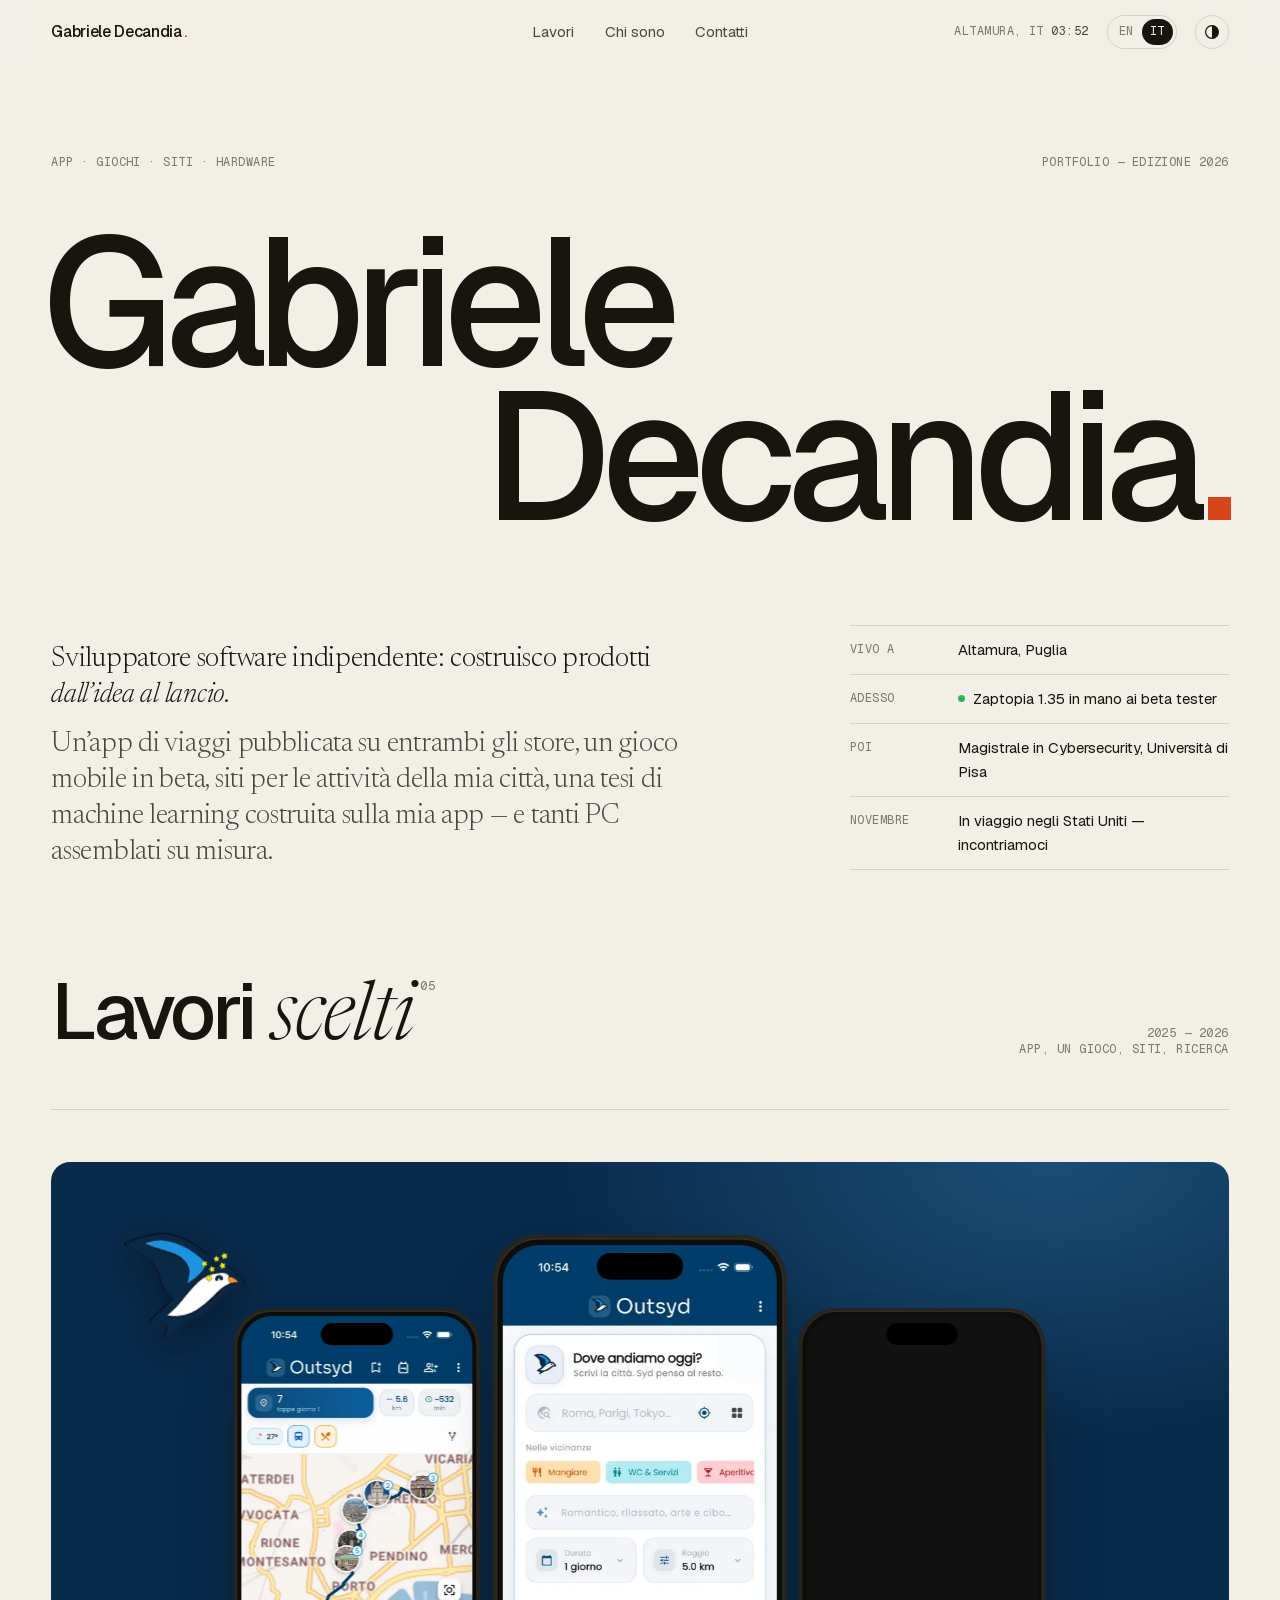
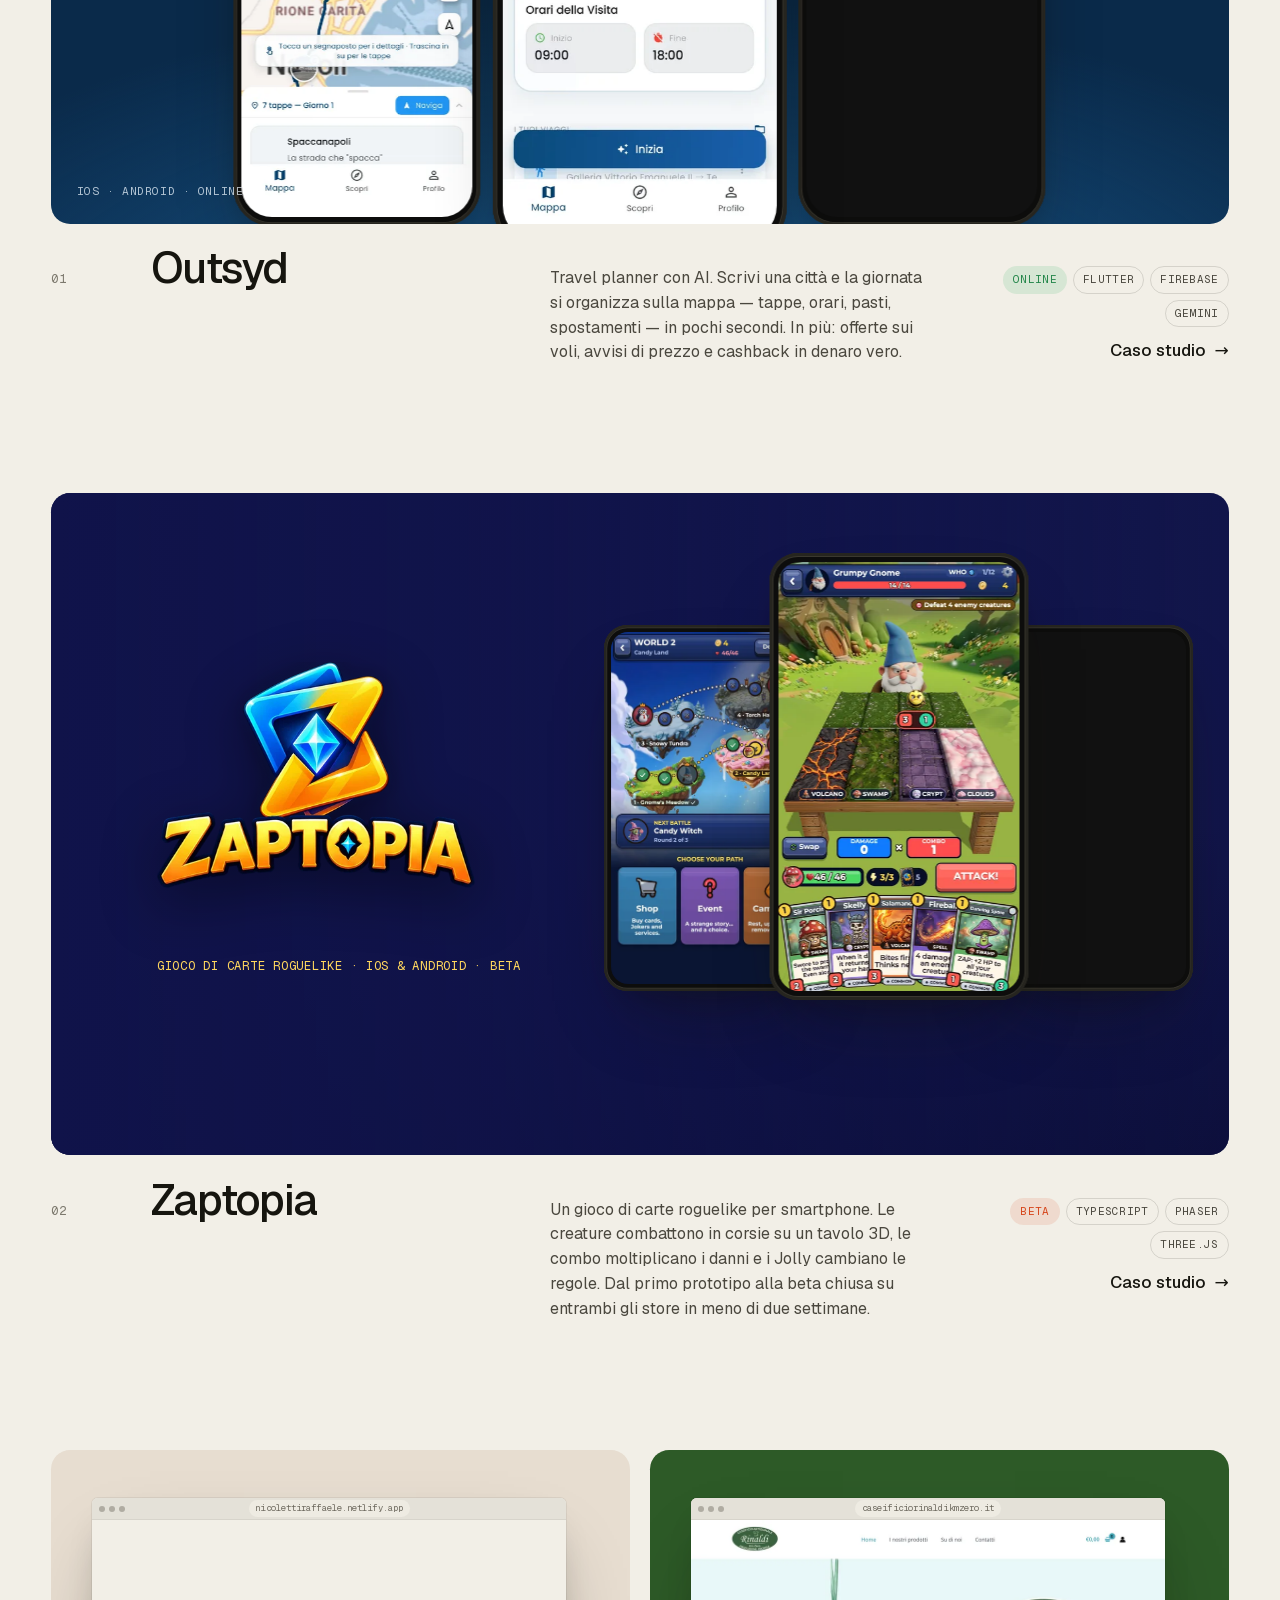
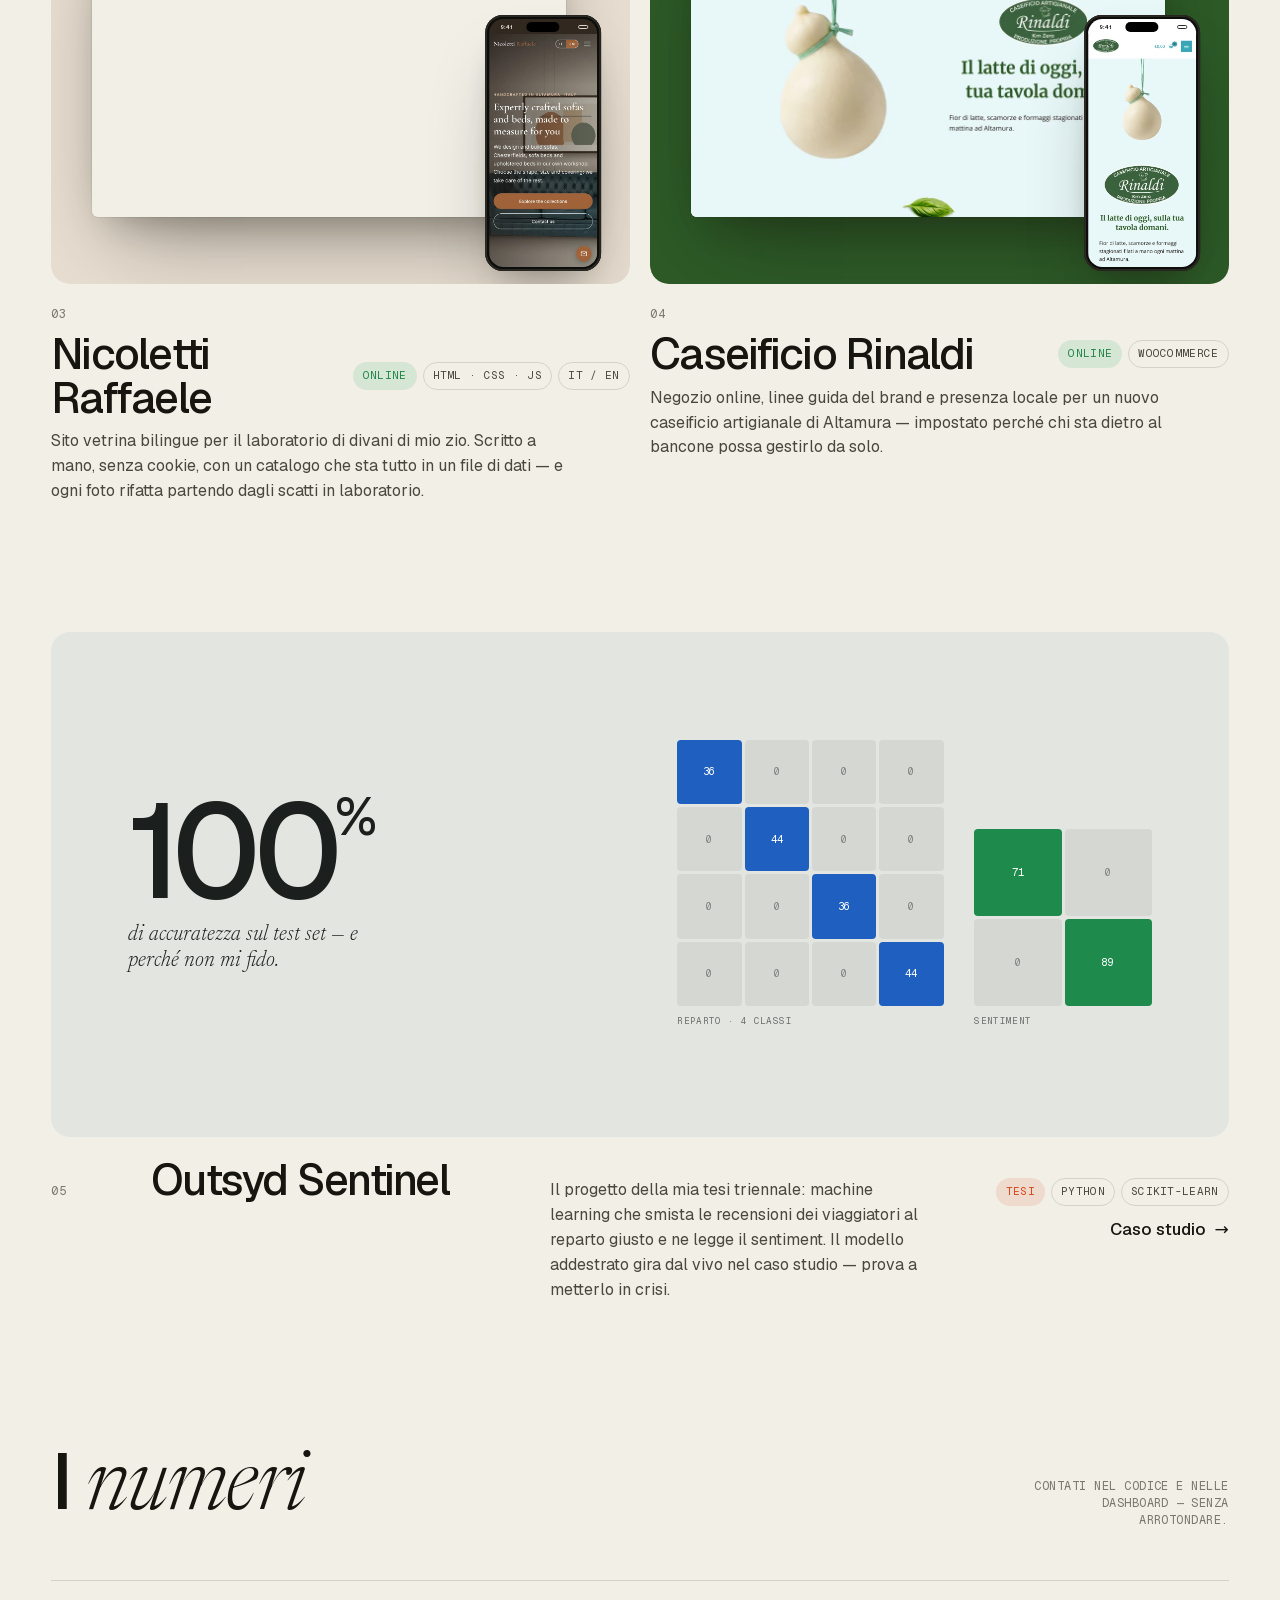
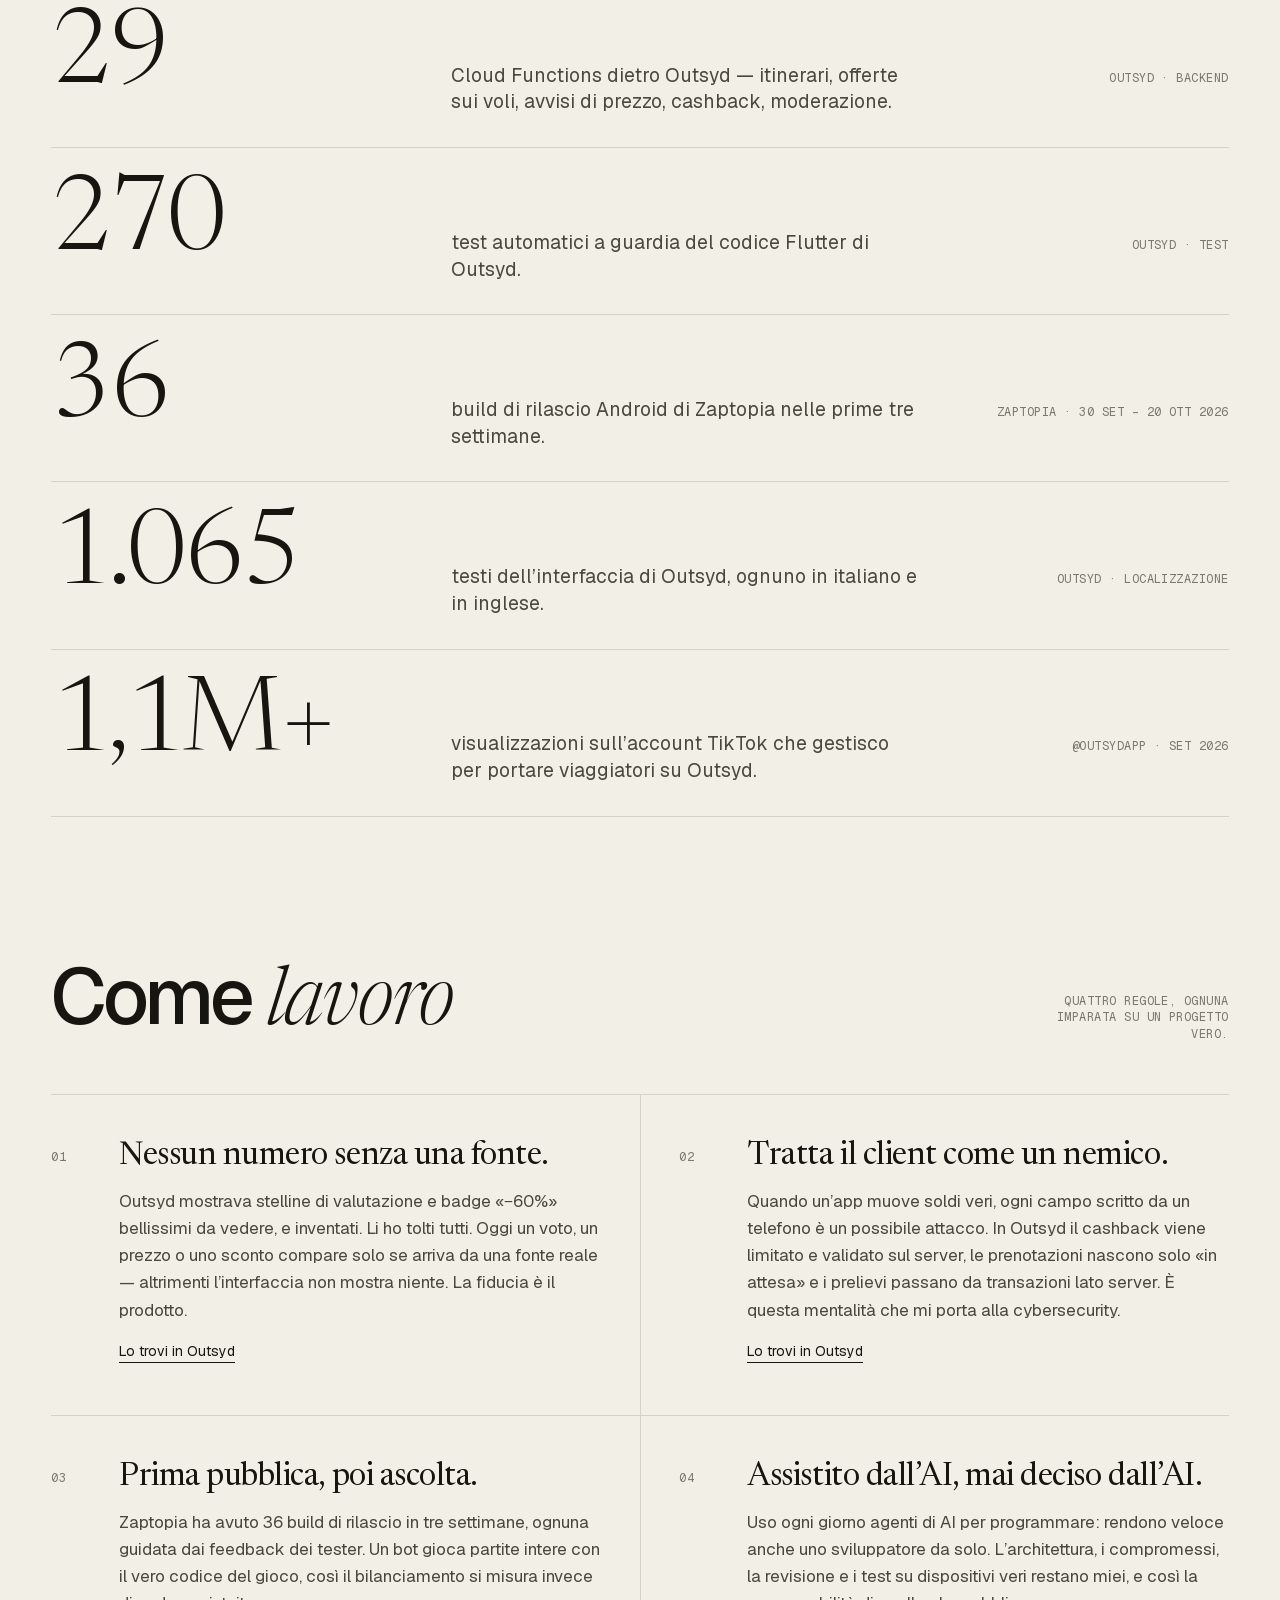
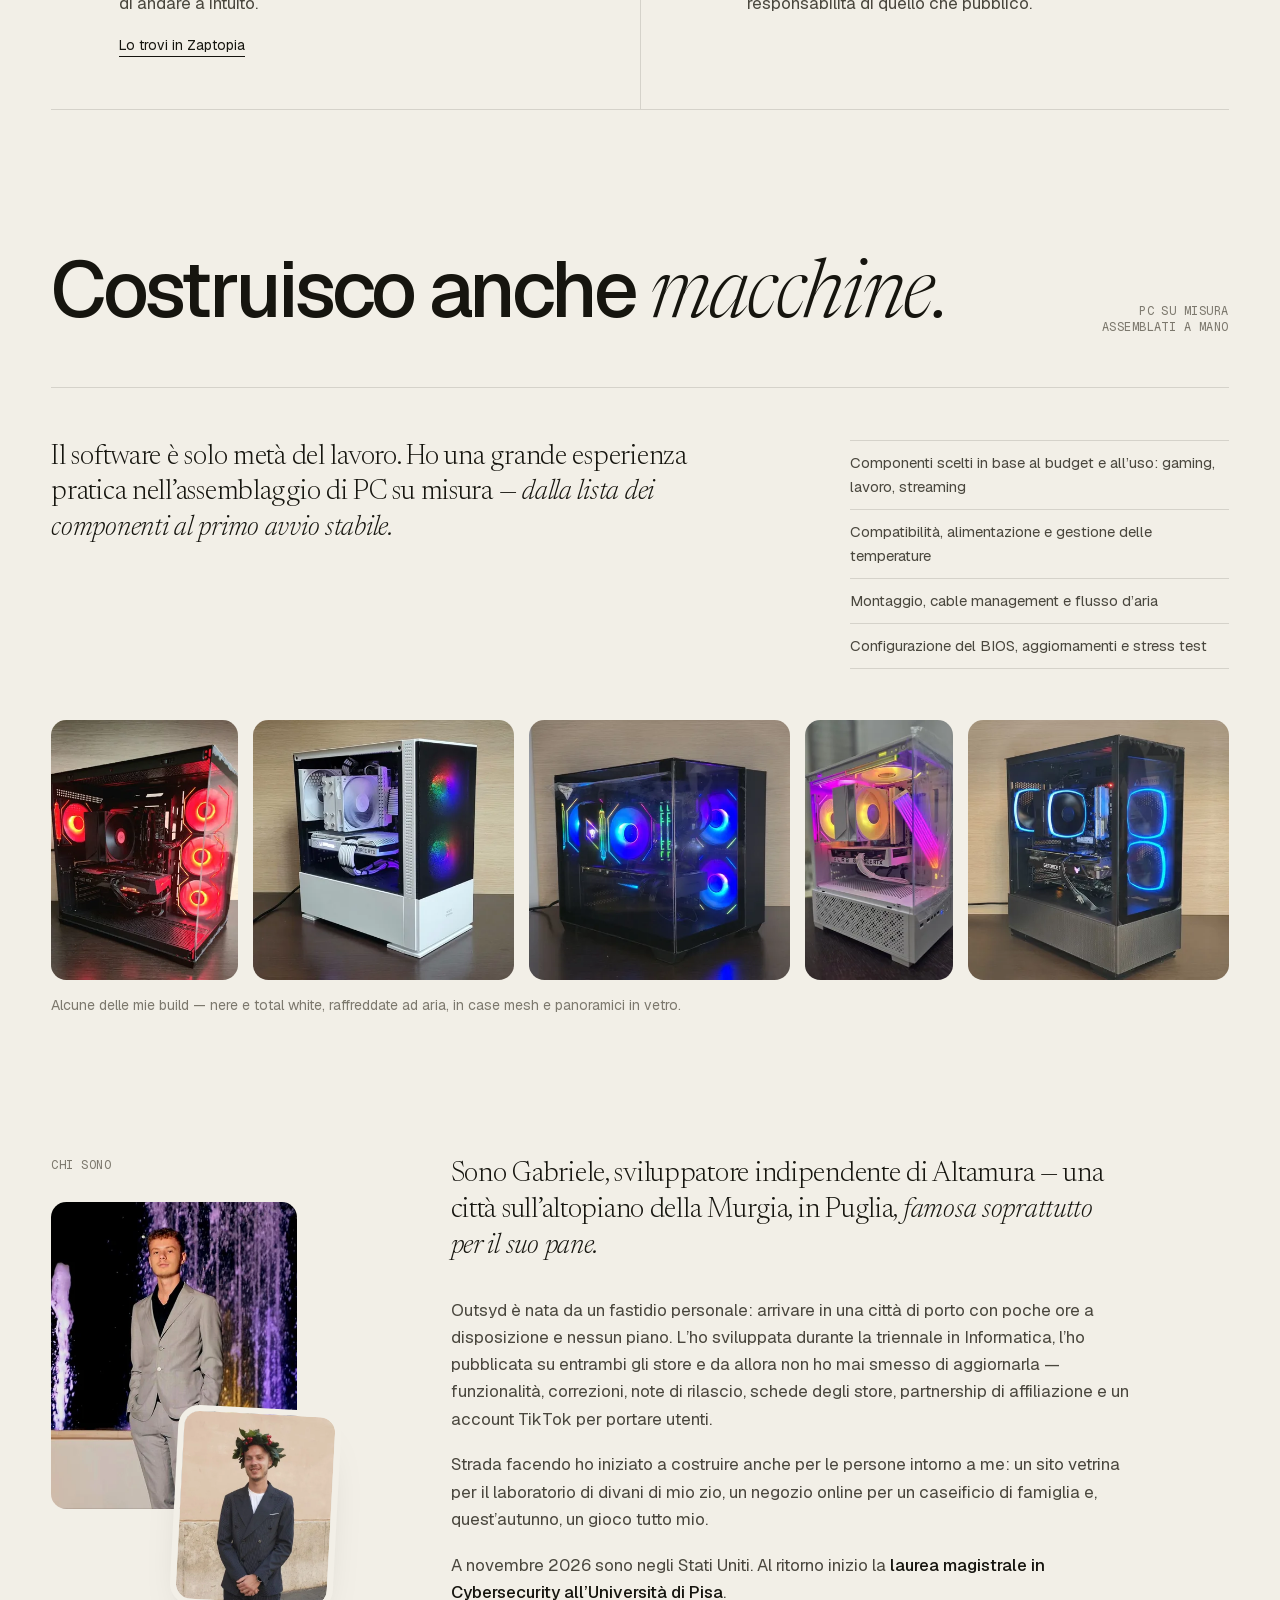
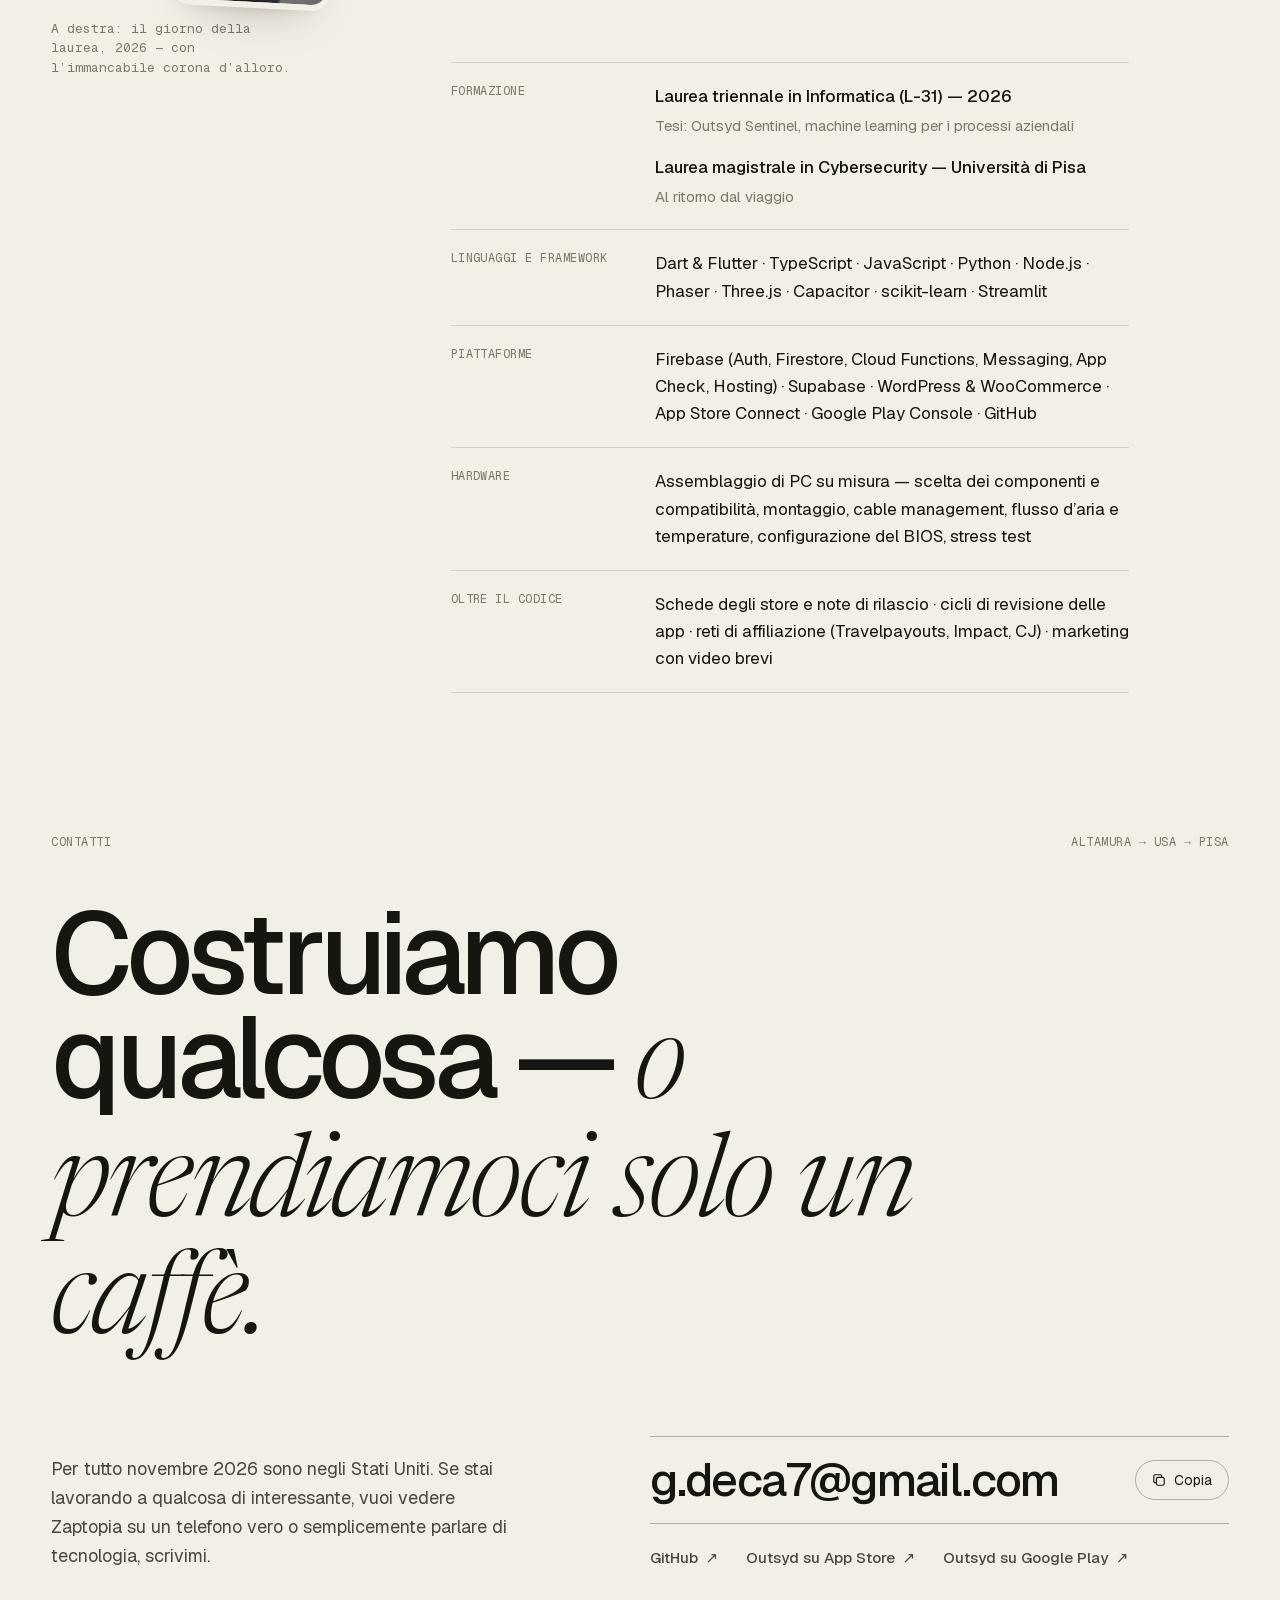
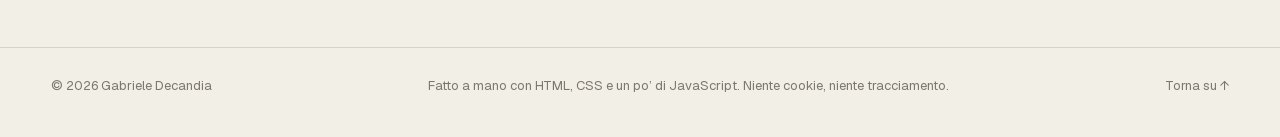
==== commit b412e656: "Positioning: independent software developer building products from idea to launch Co-Authored-By: Cl" ====
--- a/it/index.html
+++ b/it/index.html
@@ -3,8 +3,8 @@
 <head>
   <meta charset="utf-8">
   <meta name="viewport" content="width=device-width, initial-scale=1">
-  <title>Gabriele Decandia — Sviluppatore software</title>
-  <meta name="description" content="Gabriele Decandia sviluppa software dall’idea al lancio: Outsyd, travel planner con AI su iOS e Android; Zaptopia, un gioco di carte roguelike in beta; siti per attività locali; una tesi di machine learning; PC assemblati su misura.">
+  <title>Gabriele Decandia — Sviluppatore software indipendente</title>
+  <meta name="description" content="Gabriele Decandia è uno sviluppatore software indipendente che porta i prodotti dall’idea al lancio: Outsyd, travel planner con AI su iOS e Android; Zaptopia, un gioco di carte roguelike in beta; siti per attività locali; una tesi di machine learning; PC assemblati su misura.">
   <link rel="canonical" href="https://gabrideca7.github.io/it/">
   <link rel="alternate" hreflang="en" href="https://gabrideca7.github.io/">
   <link rel="alternate" hreflang="it" href="https://gabrideca7.github.io/it/">
@@ -13,8 +13,8 @@
 
   <meta property="og:type" content="website">
   <meta property="og:site_name" content="Gabriele Decandia">
-  <meta property="og:title" content="Gabriele Decandia — Sviluppatore software">
-  <meta property="og:description" content="App sugli store, un gioco in beta, siti per attività locali e una tesi di machine learning — dall’idea al lancio.">
+  <meta property="og:title" content="Gabriele Decandia — Sviluppatore software indipendente">
+  <meta property="og:description" content="Prodotti dall’idea al lancio: app sugli store, un gioco in beta, siti per attività locali, una tesi di machine learning e PC assemblati su misura.">
   <meta property="og:url" content="https://gabrideca7.github.io/it/">
   <meta property="og:locale" content="it_IT">
   <meta property="og:image" content="https://gabrideca7.github.io/assets/img/og-it.jpg">
@@ -29,7 +29,7 @@
 
   <link rel="preload" href="../assets/fonts/geist.woff2" as="font" type="font/woff2" crossorigin>
   <link rel="preload" href="../assets/fonts/newsreader.woff2" as="font" type="font/woff2" crossorigin>
-  <link rel="stylesheet" href="../assets/css/style.css?v=2026102202">
+  <link rel="stylesheet" href="../assets/css/style.css?v=2026102401">
   <script>
     (function () {
       var d = document.documentElement;
@@ -37,7 +37,7 @@
       try { var t = localStorage.getItem('theme'); if (t === 'dark' || t === 'light') d.dataset.theme = t; } catch (e) {}
     })();
   </script>
-  <script src="../assets/js/main.js?v=2026102202" defer></script>
+  <script src="../assets/js/main.js?v=2026102401" defer></script>
   <script type="application/ld+json">
   {
     "@context": "https://schema.org",
@@ -45,7 +45,7 @@
     "name": "Gabriele Decandia",
     "url": "https://gabrideca7.github.io/it/",
     "email": "mailto:g.deca7@gmail.com",
-    "jobTitle": "Software developer",
+    "jobTitle": "Sviluppatore software indipendente",
     "image": "https://gabrideca7.github.io/assets/img/about/portrait-760.webp",
     "homeLocation": { "@type": "Place", "name": "Altamura, Italy" },
     "sameAs": ["https://github.com/gabrideca7"]
@@ -77,7 +77,7 @@
     <!-- Hero -->
     <section class="hero wrap" aria-labelledby="hero-title">
       <div class="hero-top">
-        <span class="label">Sviluppatore software</span>
+        <span class="label">App · Giochi · Siti · Hardware</span>
         <span class="label">Portfolio — Edizione 2026</span>
       </div>
 
@@ -88,7 +88,7 @@
 
       <div class="grid hero-grid">
         <p class="lede hero-lede reveal">
-          Sviluppo software dall’inizio alla fine — <em>prodotto, design, codice e lancio.</em>
+          <span class="lede-lead">Sviluppatore software indipendente: costruisco prodotti <em>dall’idea al lancio.</em></span>
           Un’app di viaggi pubblicata su entrambi gli store, un gioco mobile in beta, siti per le attività
           della mia città, una tesi di machine learning costruita sulla mia app — e tanti PC assemblati su misura.
         </p>
@@ -373,7 +373,7 @@
           </div>
         </div>
         <div class="about-body">
-          <p class="lede reveal">Sono Gabriele, sviluppatore di Altamura — una città sull’altopiano della Murgia, in Puglia, <em>famosa soprattutto per il suo pane.</em></p>
+          <p class="lede reveal">Sono Gabriele, sviluppatore indipendente di Altamura — una città sull’altopiano della Murgia, in Puglia, <em>famosa soprattutto per il suo pane.</em></p>
           <div class="prose reveal">
             <p>Outsyd è nata da un fastidio personale: arrivare in una città di porto con poche ore a disposizione e nessun piano. L’ho sviluppata durante la triennale in Informatica, l’ho pubblicata su entrambi gli store e da allora non ho mai smesso di aggiornarla — funzionalità, correzioni, note di rilascio, schede degli store, partnership di affiliazione e un account TikTok per portare utenti.</p>
             <p>Strada facendo ho iniziato a costruire anche per le persone intorno a me: un sito vetrina per il laboratorio di divani di mio zio, un negozio online per un caseificio di famiglia e, quest’autunno, un gioco tutto mio.</p>
--- a/assets/css/style.css
+++ b/assets/css/style.css
@@ -420,7 +420,12 @@
   align-items: end;
   row-gap: 40px;
 }
-.hero-lede { grid-column: 1 / span 7; }
+.hero-lede { grid-column: 1 / span 7; color: var(--ink-2); }
+.lede-lead {
+  display: block;
+  margin-bottom: 0.5em;
+  color: var(--ink);
+}
 .hero-facts {
   grid-column: 9 / span 4;
   display: grid;
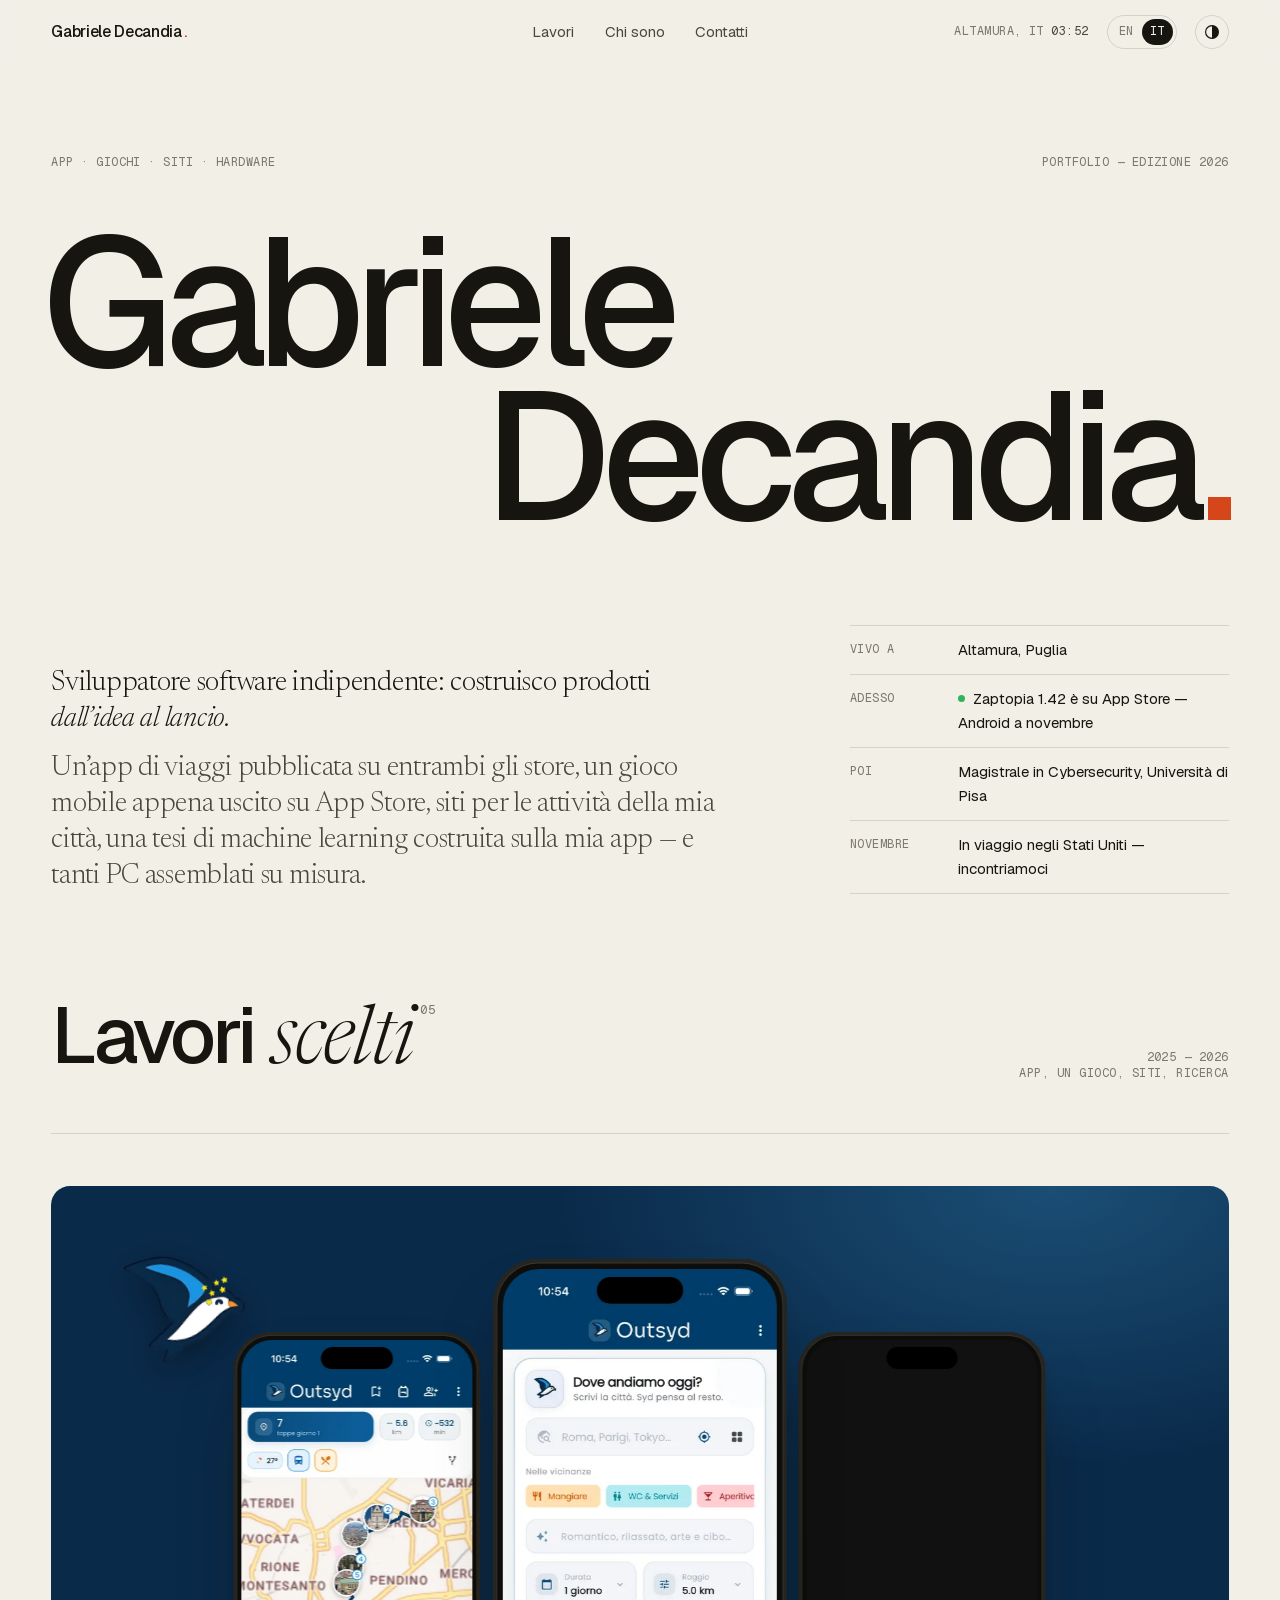
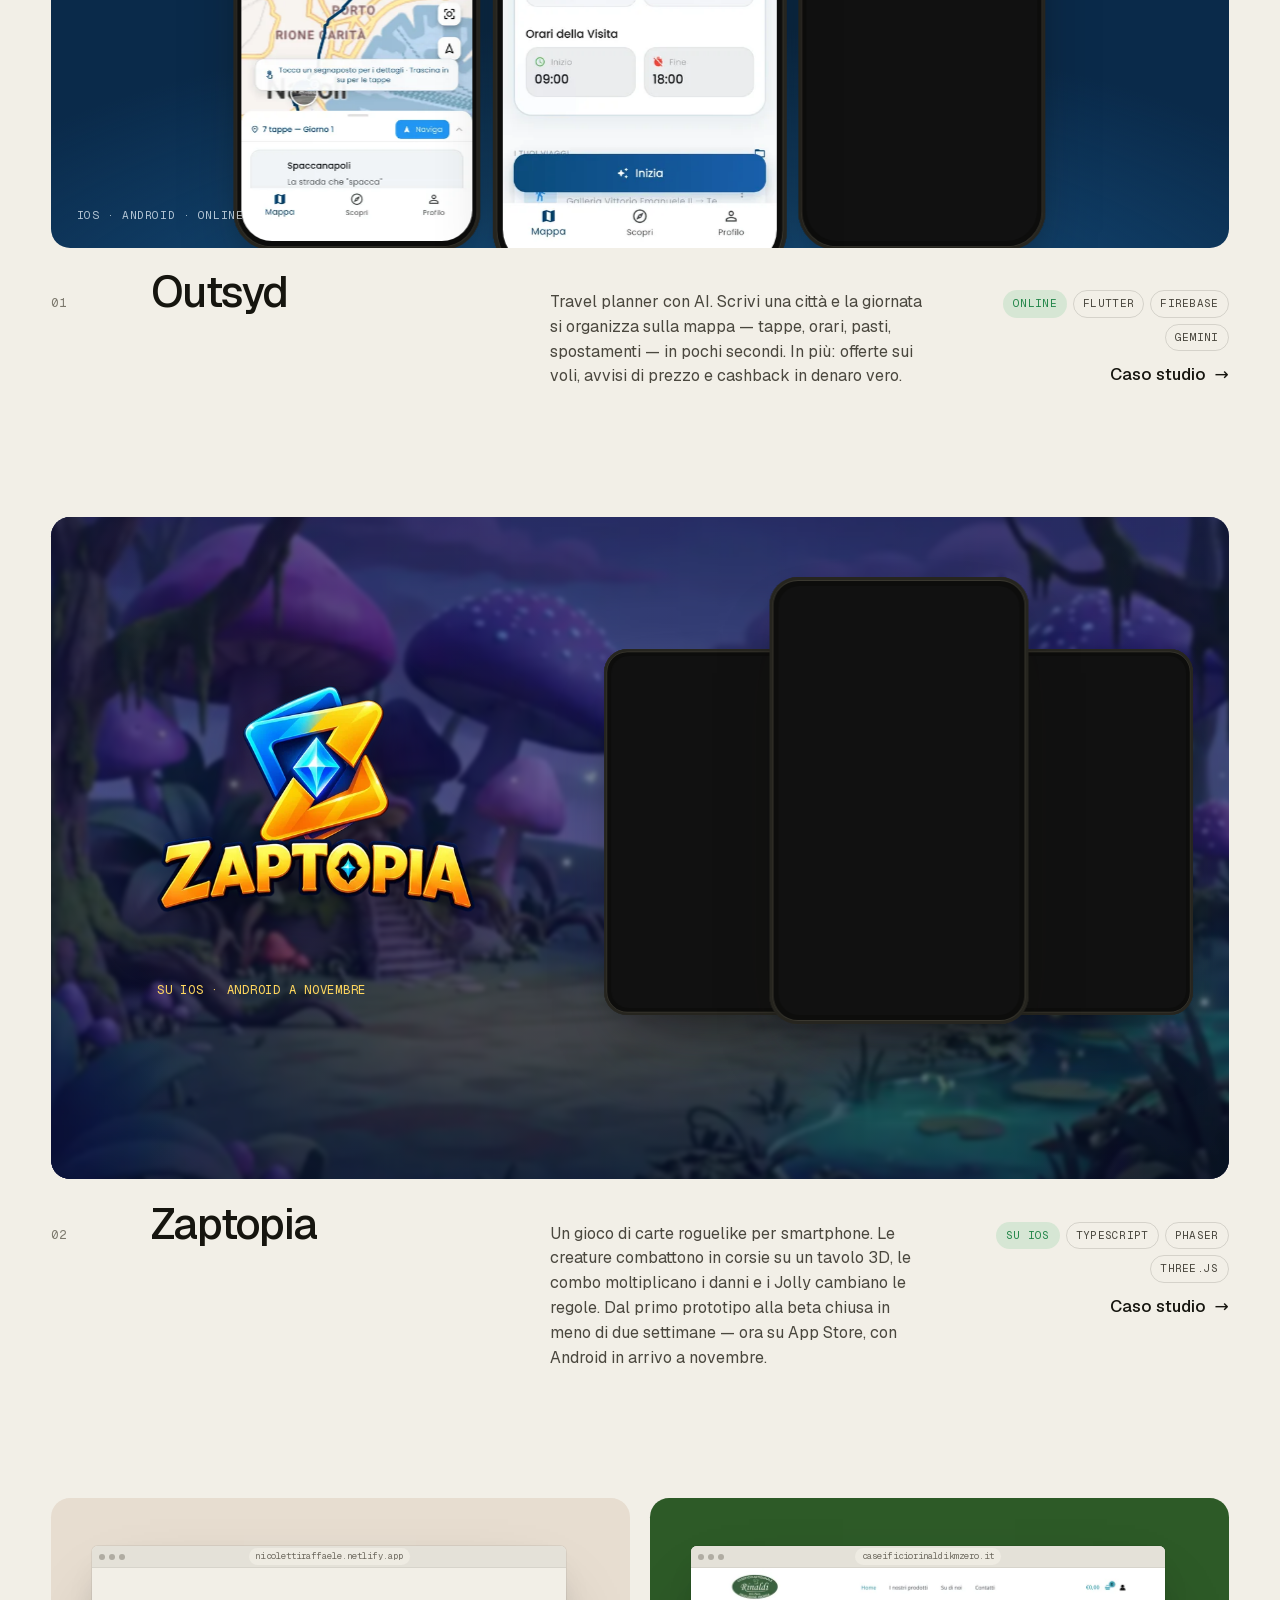
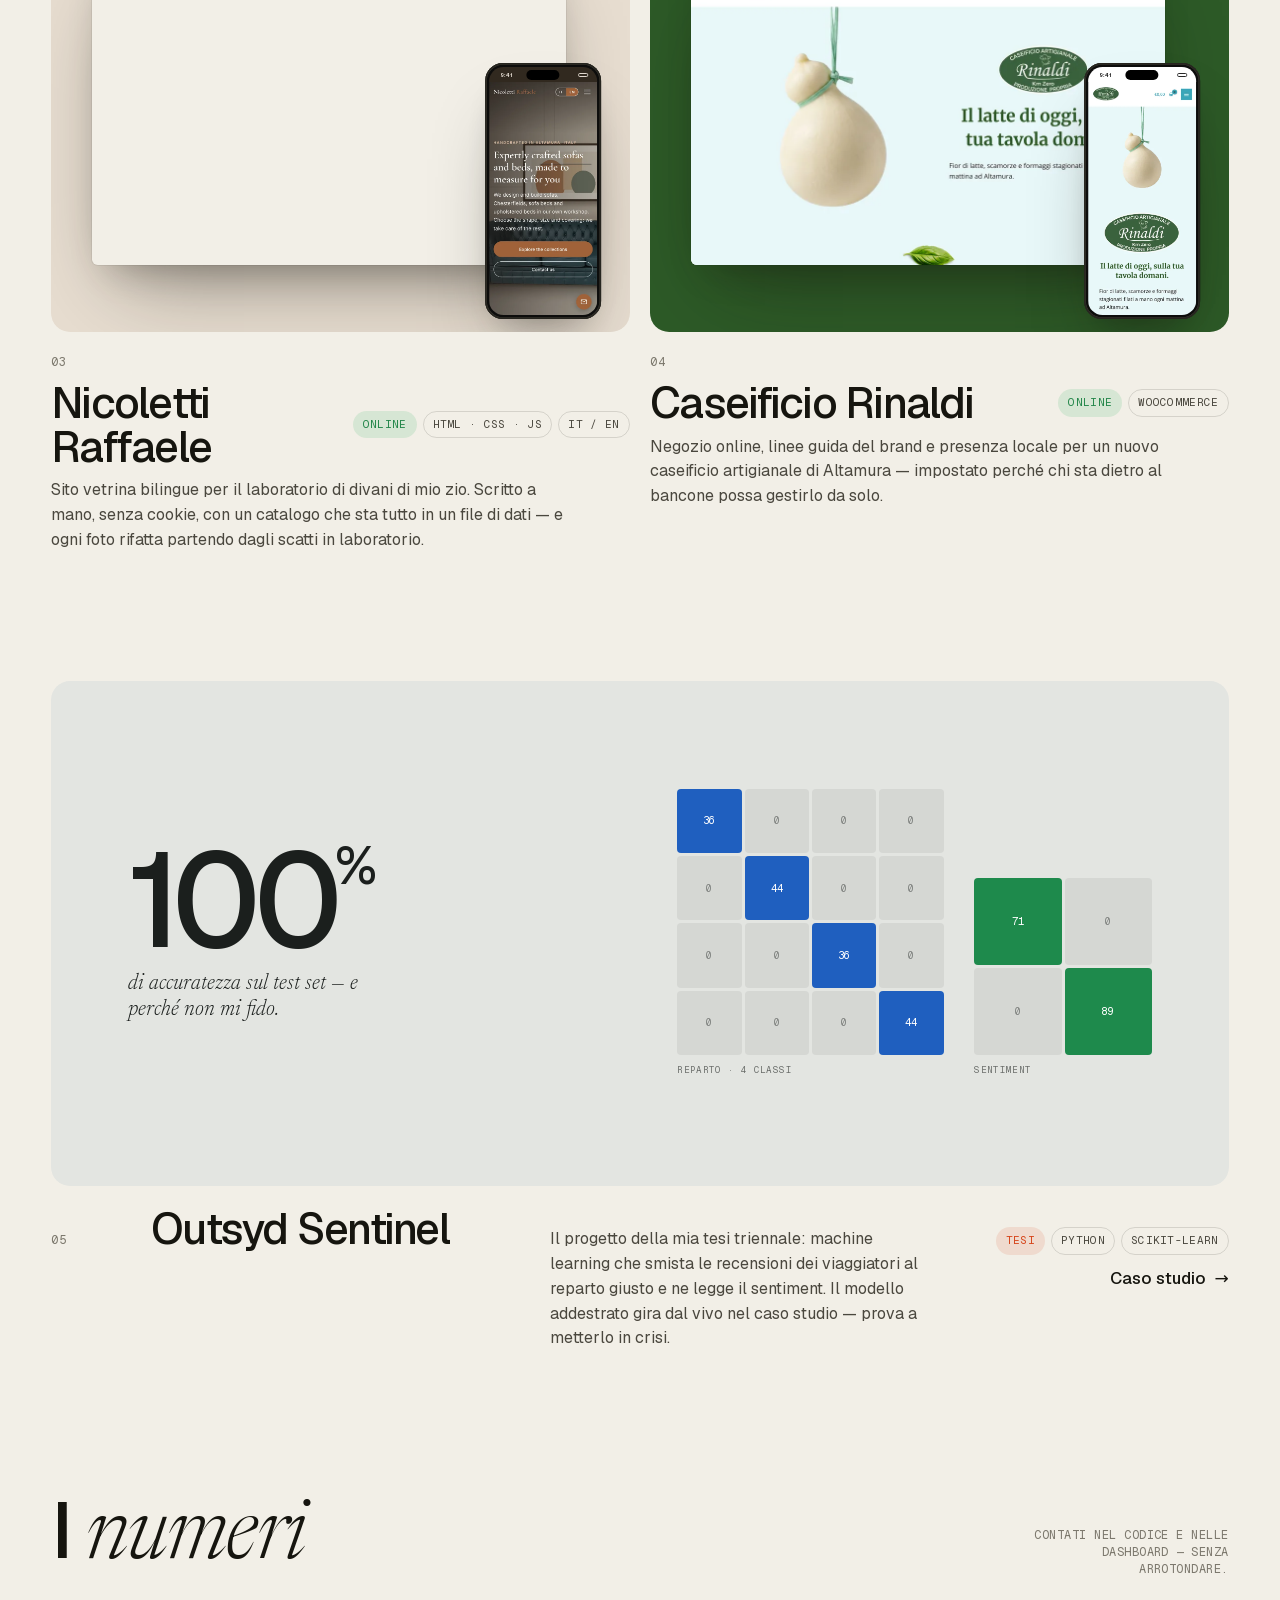
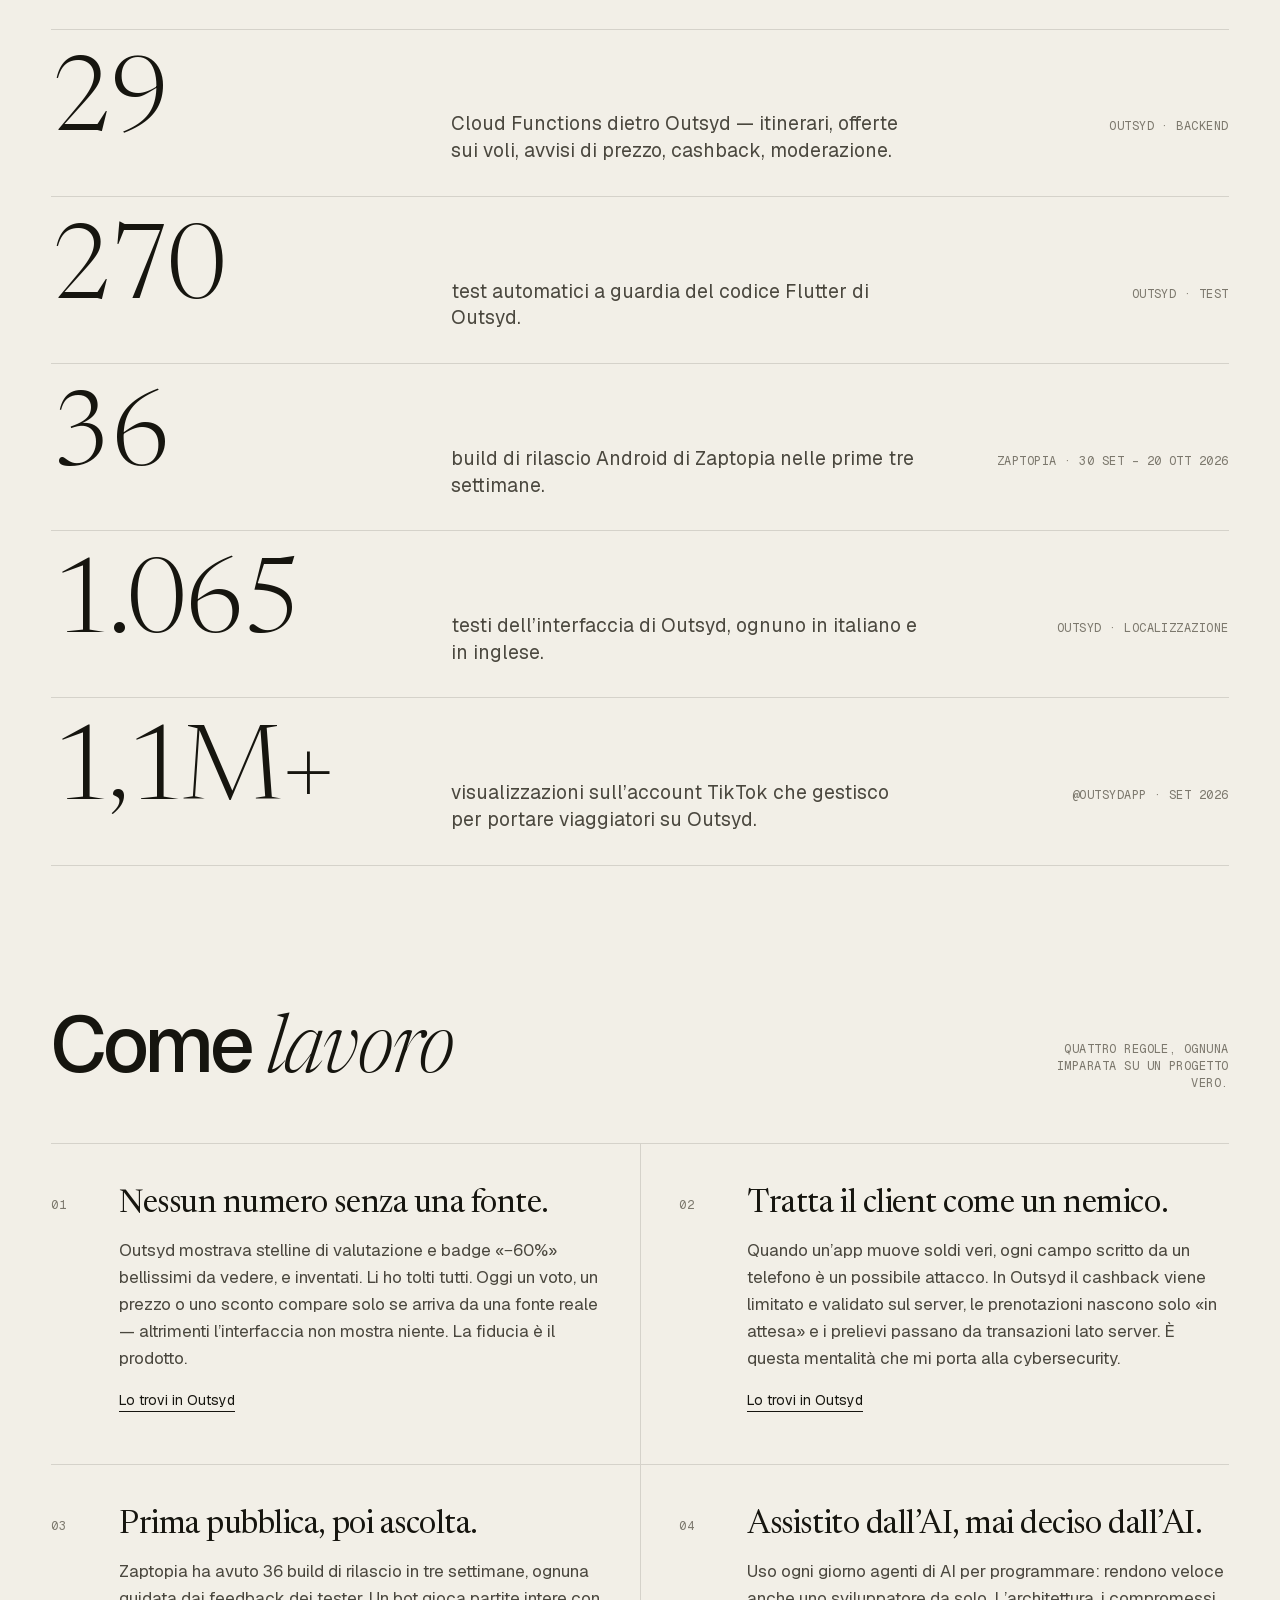
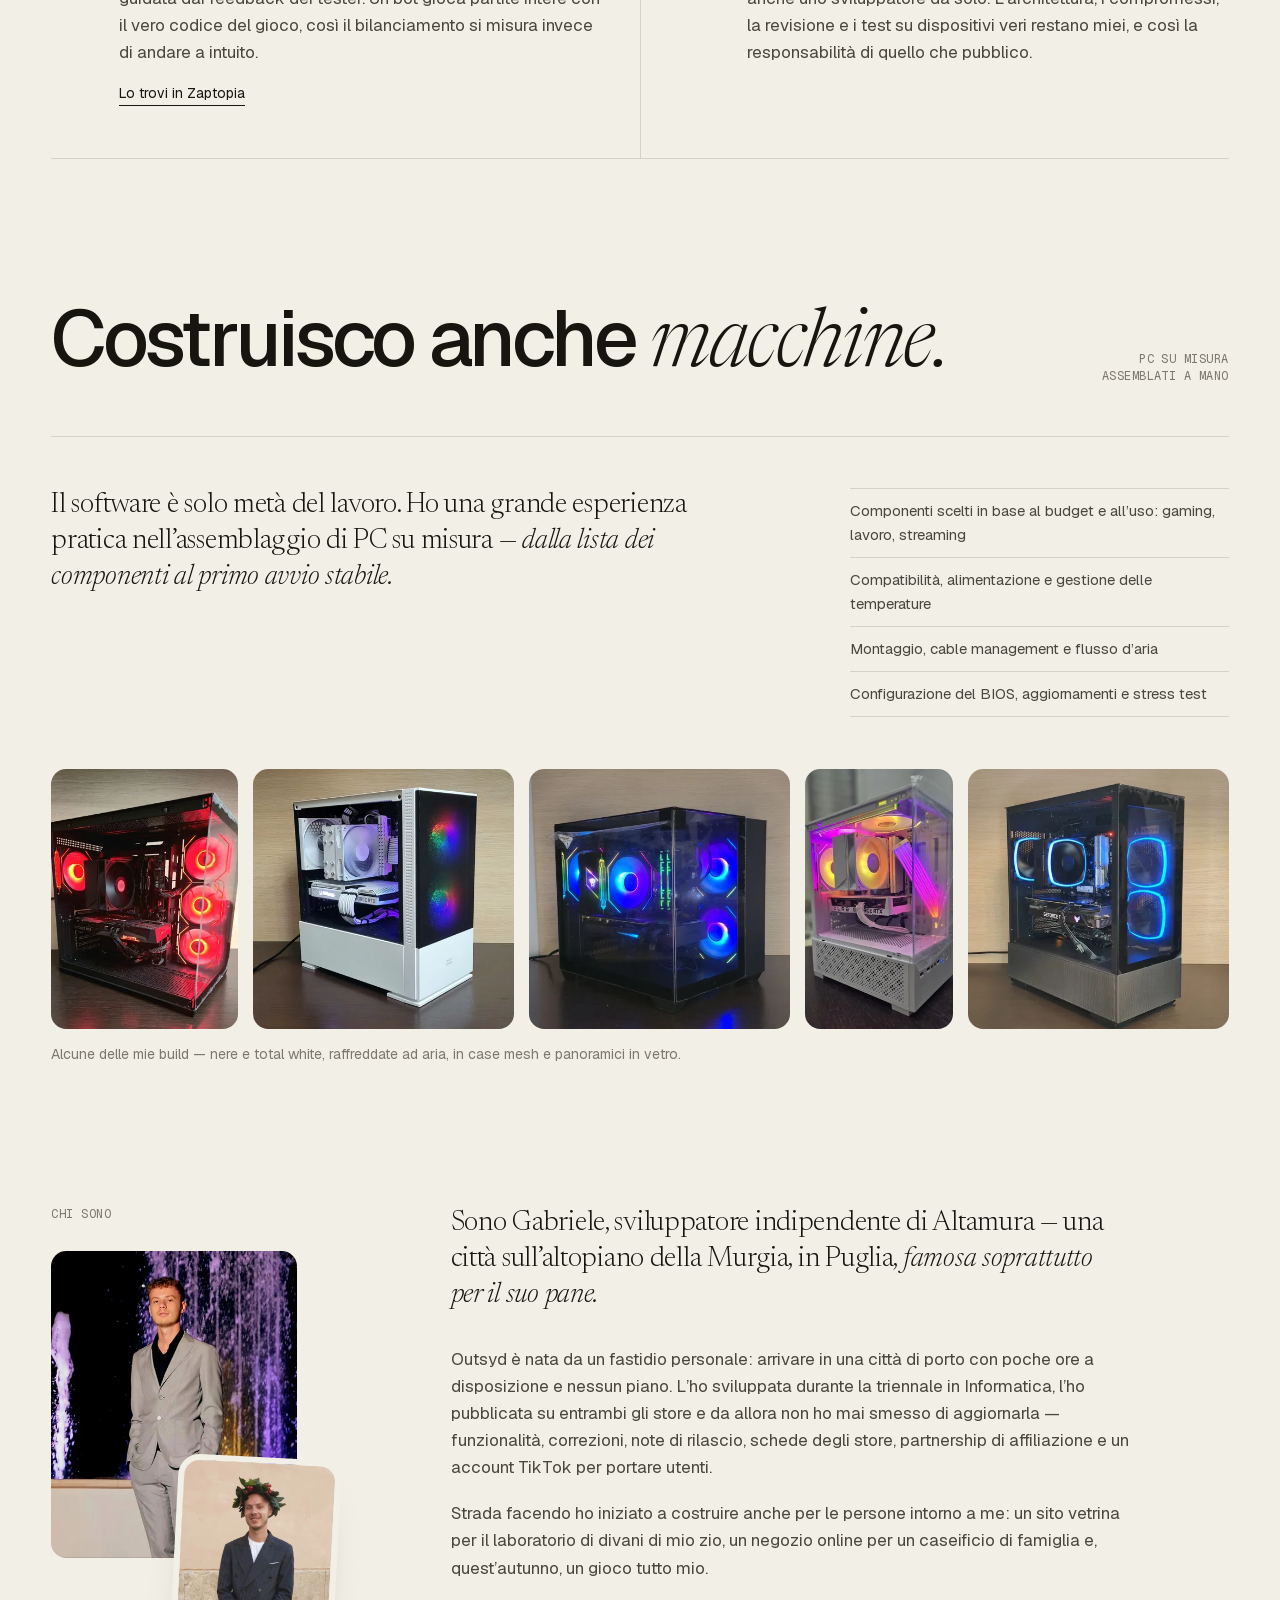
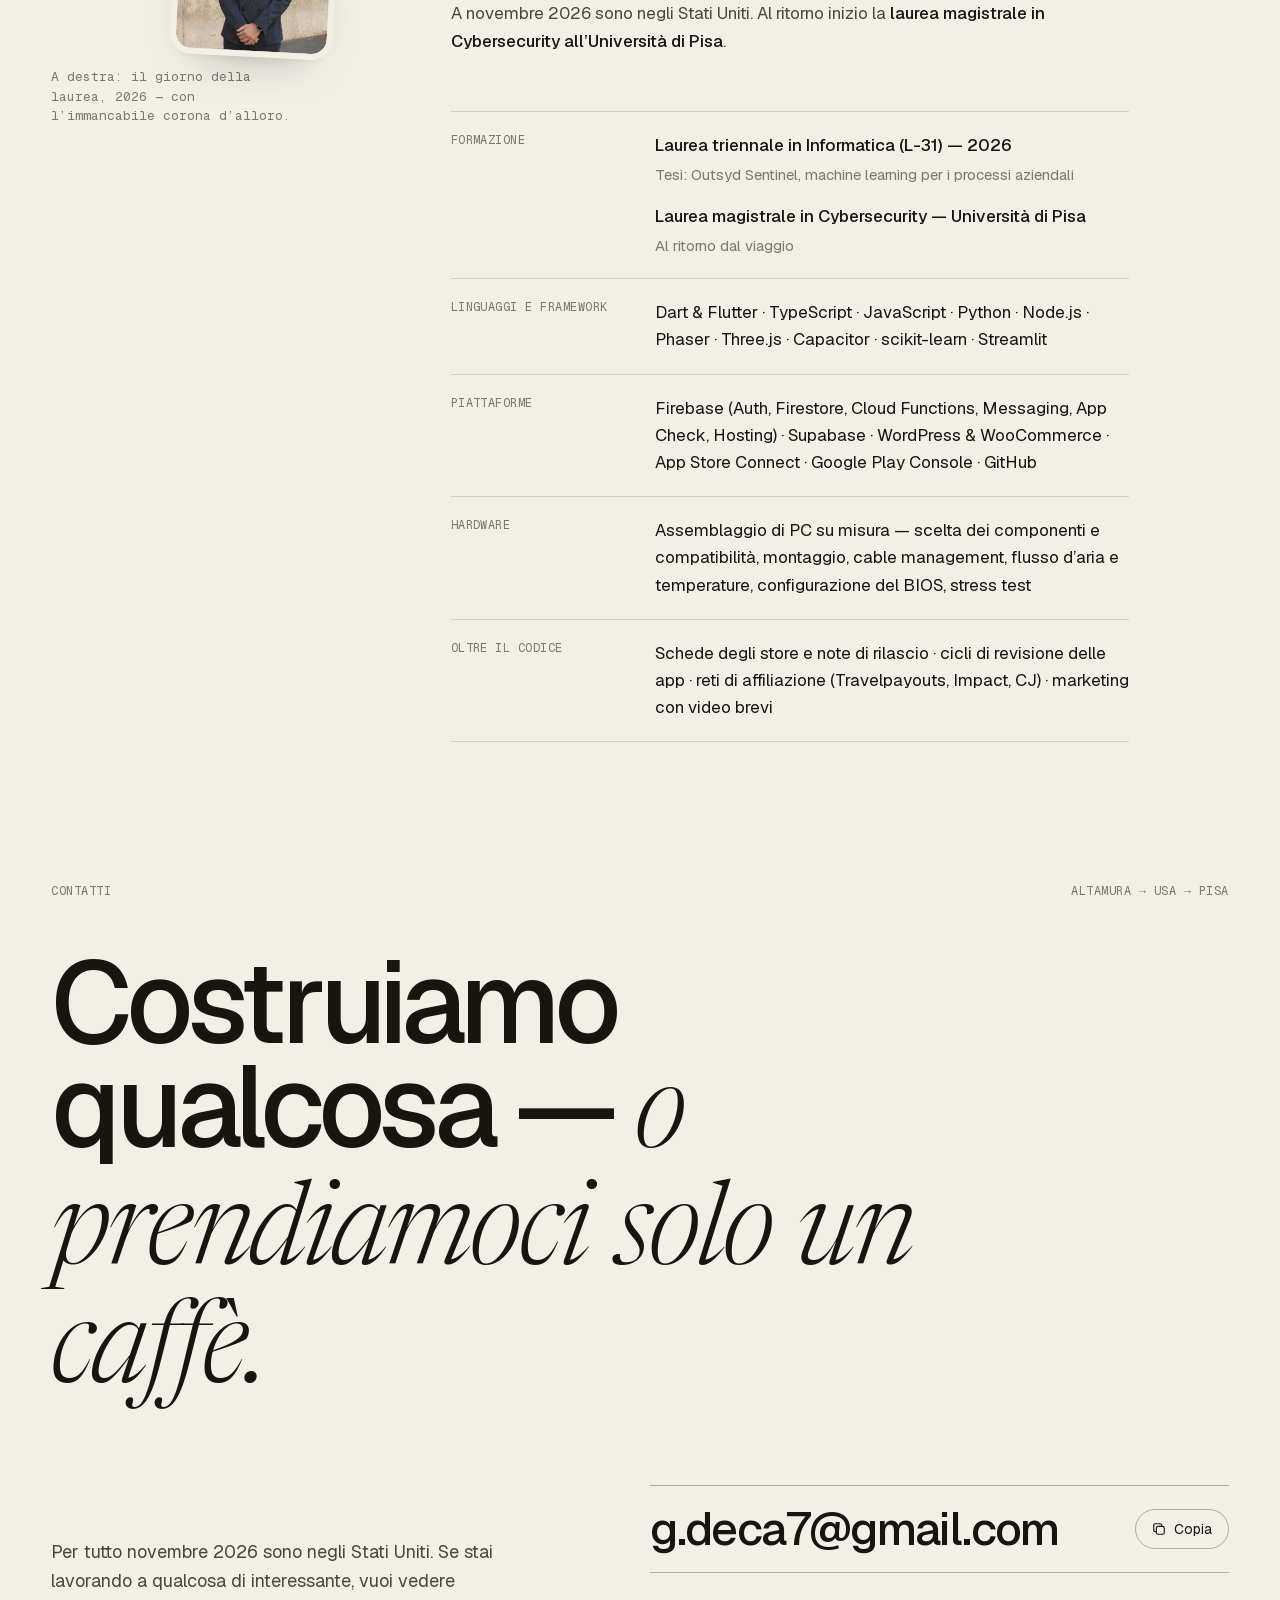
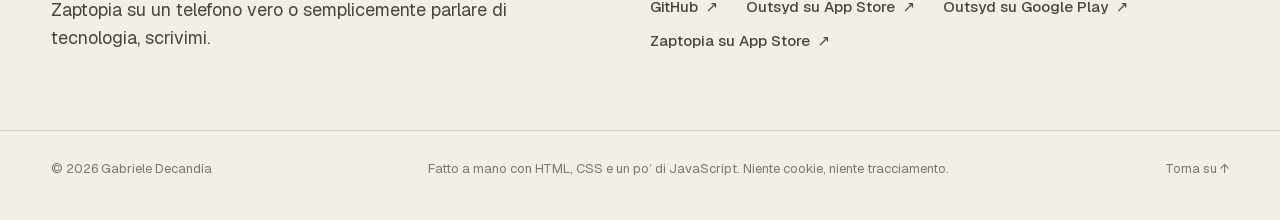
==== commit eeac6587: "Zaptopia live on the App Store (1.42), Outsyd 3.5.1 Co-Authored-By: Claude Opus 5.5 <noreply@anthrop" ====
--- a/it/index.html
+++ b/it/index.html
@@ -4,7 +4,7 @@
   <meta charset="utf-8">
   <meta name="viewport" content="width=device-width, initial-scale=1">
   <title>Gabriele Decandia — Sviluppatore software indipendente</title>
-  <meta name="description" content="Gabriele Decandia è uno sviluppatore software indipendente che porta i prodotti dall’idea al lancio: Outsyd, travel planner con AI su iOS e Android; Zaptopia, un gioco di carte roguelike in beta; siti per attività locali; una tesi di machine learning; PC assemblati su misura.">
+  <meta name="description" content="Gabriele Decandia è uno sviluppatore software indipendente che porta i prodotti dall’idea al lancio: Outsyd, travel planner con AI su iOS e Android; Zaptopia, un gioco di carte roguelike disponibile su App Store; siti per attività locali; una tesi di machine learning; PC assemblati su misura.">
   <link rel="canonical" href="https://gabrideca7.github.io/it/">
   <link rel="alternate" hreflang="en" href="https://gabrideca7.github.io/">
   <link rel="alternate" hreflang="it" href="https://gabrideca7.github.io/it/">
@@ -14,7 +14,7 @@
   <meta property="og:type" content="website">
   <meta property="og:site_name" content="Gabriele Decandia">
   <meta property="og:title" content="Gabriele Decandia — Sviluppatore software indipendente">
-  <meta property="og:description" content="Prodotti dall’idea al lancio: app sugli store, un gioco in beta, siti per attività locali, una tesi di machine learning e PC assemblati su misura.">
+  <meta property="og:description" content="Prodotti dall’idea al lancio: due app su App Store, siti per attività locali, una tesi di machine learning e PC assemblati su misura.">
   <meta property="og:url" content="https://gabrideca7.github.io/it/">
   <meta property="og:locale" content="it_IT">
   <meta property="og:image" content="https://gabrideca7.github.io/assets/img/og-it.jpg">
@@ -29,7 +29,7 @@
 
   <link rel="preload" href="../assets/fonts/geist.woff2" as="font" type="font/woff2" crossorigin>
   <link rel="preload" href="../assets/fonts/newsreader.woff2" as="font" type="font/woff2" crossorigin>
-  <link rel="stylesheet" href="../assets/css/style.css?v=2026102401">
+  <link rel="stylesheet" href="../assets/css/style.css?v=2026102702">
   <script>
     (function () {
       var d = document.documentElement;
@@ -37,7 +37,7 @@
       try { var t = localStorage.getItem('theme'); if (t === 'dark' || t === 'light') d.dataset.theme = t; } catch (e) {}
     })();
   </script>
-  <script src="../assets/js/main.js?v=2026102401" defer></script>
+  <script src="../assets/js/main.js?v=2026102702" defer></script>
   <script type="application/ld+json">
   {
     "@context": "https://schema.org",
@@ -89,12 +89,12 @@
       <div class="grid hero-grid">
         <p class="lede hero-lede reveal">
           <span class="lede-lead">Sviluppatore software indipendente: costruisco prodotti <em>dall’idea al lancio.</em></span>
-          Un’app di viaggi pubblicata su entrambi gli store, un gioco mobile in beta, siti per le attività
+          Un’app di viaggi pubblicata su entrambi gli store, un gioco mobile appena uscito su App Store, siti per le attività
           della mia città, una tesi di machine learning costruita sulla mia app — e tanti PC assemblati su misura.
         </p>
         <dl class="hero-facts reveal" style="--delay: .12s">
           <div><dt class="label">Vivo a</dt><dd>Altamura, Puglia</dd></div>
-          <div><dt class="label">Adesso</dt><dd><span class="live-dot" aria-hidden="true"></span>Zaptopia 1.35 in mano ai beta tester</dd></div>
+          <div><dt class="label">Adesso</dt><dd><span class="live-dot" aria-hidden="true"></span>Zaptopia 1.42 è su App Store — Android a novembre</dd></div>
           <div><dt class="label">Poi</dt><dd>Magistrale in Cybersecurity, Università di Pisa</dd></div>
           <div><dt class="label">Novembre</dt><dd>In viaggio negli Stati Uniti — incontriamoci</dd></div>
         </dl>
@@ -140,7 +140,7 @@
           <a class="media media--zaptopia" href="work/zaptopia.html" aria-label="Zaptopia — leggi il caso studio">
             <img class="env" src="../assets/img/zaptopia/env-1400.webp" width="1024" height="572" alt="" loading="lazy" decoding="async">
             <img class="zap-logo" src="../assets/img/zaptopia/logo-480.webp" srcset="../assets/img/zaptopia/logo-480.webp 480w, ../assets/img/zaptopia/logo-900.webp 900w" sizes="(max-width: 700px) 50vw, 26vw" width="480" height="342" alt="Zaptopia" loading="lazy" decoding="async">
-            <span class="zap-sub">Gioco di carte roguelike · iOS &amp; Android · Beta</span>
+            <span class="zap-sub">Su iOS · Android a novembre</span>
             <div class="phone phone--plain"><div class="phone-screen"><img src="../assets/img/zaptopia/map-420.webp" srcset="../assets/img/zaptopia/map-420.webp 420w, ../assets/img/zaptopia/map-760.webp 760w" sizes="(max-width: 700px) 40vw, 18vw" width="420" height="747" alt="La mappa del mondo di Zaptopia, con isole sospese e la scelta del sentiero" loading="lazy" decoding="async"></div></div>
             <div class="phone phone--plain"><div class="phone-screen"><img src="../assets/img/zaptopia/battle-420.webp" srcset="../assets/img/zaptopia/battle-420.webp 420w, ../assets/img/zaptopia/battle-760.webp 760w" sizes="(max-width: 700px) 46vw, 22vw" width="420" height="747" alt="Uno scontro in Zaptopia: uno gnomo boss dall’altra parte di un tavolo 3D a quattro corsie" loading="lazy" decoding="async"></div></div>
             <div class="phone phone--plain"><div class="phone-screen"><img src="../assets/img/zaptopia/album-420.webp" srcset="../assets/img/zaptopia/album-420.webp 420w, ../assets/img/zaptopia/album-760.webp 760w" sizes="(max-width: 700px) 40vw, 18vw" width="420" height="747" alt="L’album di Zaptopia con le carte illustrate delle creature" loading="lazy" decoding="async"></div></div>
@@ -148,10 +148,10 @@
           <div class="grid project-info">
             <span class="project-num mono">02</span>
             <h3 class="project-title"><a href="work/zaptopia.html">Zaptopia</a></h3>
-            <p class="project-desc">Un gioco di carte roguelike per smartphone. Le creature combattono in corsie su un tavolo 3D, le combo moltiplicano i danni e i Jolly cambiano le regole. Dal primo prototipo alla beta chiusa su entrambi gli store in meno di due settimane.</p>
+            <p class="project-desc">Un gioco di carte roguelike per smartphone. Le creature combattono in corsie su un tavolo 3D, le combo moltiplicano i danni e i Jolly cambiano le regole. Dal primo prototipo alla beta chiusa in meno di due settimane — ora su App Store, con Android in arrivo a novembre.</p>
             <div class="project-side">
               <ul class="tags" aria-label="Tag">
-                <li class="tag tag--status">Beta</li>
+                <li class="tag tag--live">Su iOS</li>
                 <li class="tag">TypeScript</li>
                 <li class="tag">Phaser</li>
                 <li class="tag">Three.js</li>
@@ -430,6 +430,7 @@
             <a class="arrow-link arrow-link--ne" href="https://github.com/gabrideca7" target="_blank" rel="noopener">GitHub <span class="arrow" aria-hidden="true">↗</span></a>
             <a class="arrow-link arrow-link--ne" href="https://apps.apple.com/app/id6756832439" target="_blank" rel="noopener">Outsyd su App Store <span class="arrow" aria-hidden="true">↗</span></a>
             <a class="arrow-link arrow-link--ne" href="https://play.google.com/store/apps/details?id=dev.outsyd.app" target="_blank" rel="noopener">Outsyd su Google Play <span class="arrow" aria-hidden="true">↗</span></a>
+            <a class="arrow-link arrow-link--ne" href="https://apps.apple.com/app/id6819222989" target="_blank" rel="noopener">Zaptopia su App Store <span class="arrow" aria-hidden="true">↗</span></a>
           </div>
         </div>
       </div>
--- a/assets/css/style.css
+++ b/assets/css/style.css
@@ -860,6 +860,7 @@
   position: absolute;
   left: 9%;
   top: 70%;
+  max-width: 30%;
   font-family: var(--font-mono);
   font-size: clamp(10px, 1.05cqw, 13px);
   letter-spacing: 0.06em;
@@ -879,7 +880,7 @@
     background: linear-gradient(180deg, #10134a 0%, rgb(16 19 74 / 0.75) 40%, rgb(16 19 74 / 0.2) 100%);
   }
   .media--zaptopia .zap-logo { width: 46%; left: 27%; top: 5%; translate: 0 0; }
-  .media--zaptopia .zap-sub { left: 0; right: 0; top: 33%; text-align: center; }
+  .media--zaptopia .zap-sub { left: 0; right: 0; top: 33%; max-width: none; text-align: center; }
   .media--zaptopia .phone:nth-of-type(1) { --w: 40%; --x: 16%; --y: 46%; }
   .media--zaptopia .phone:nth-of-type(2) { --w: 46%; --x: 50%; --y: 40%; }
   .media--zaptopia .phone:nth-of-type(3) { --w: 40%; --x: 84%; --y: 46%; }
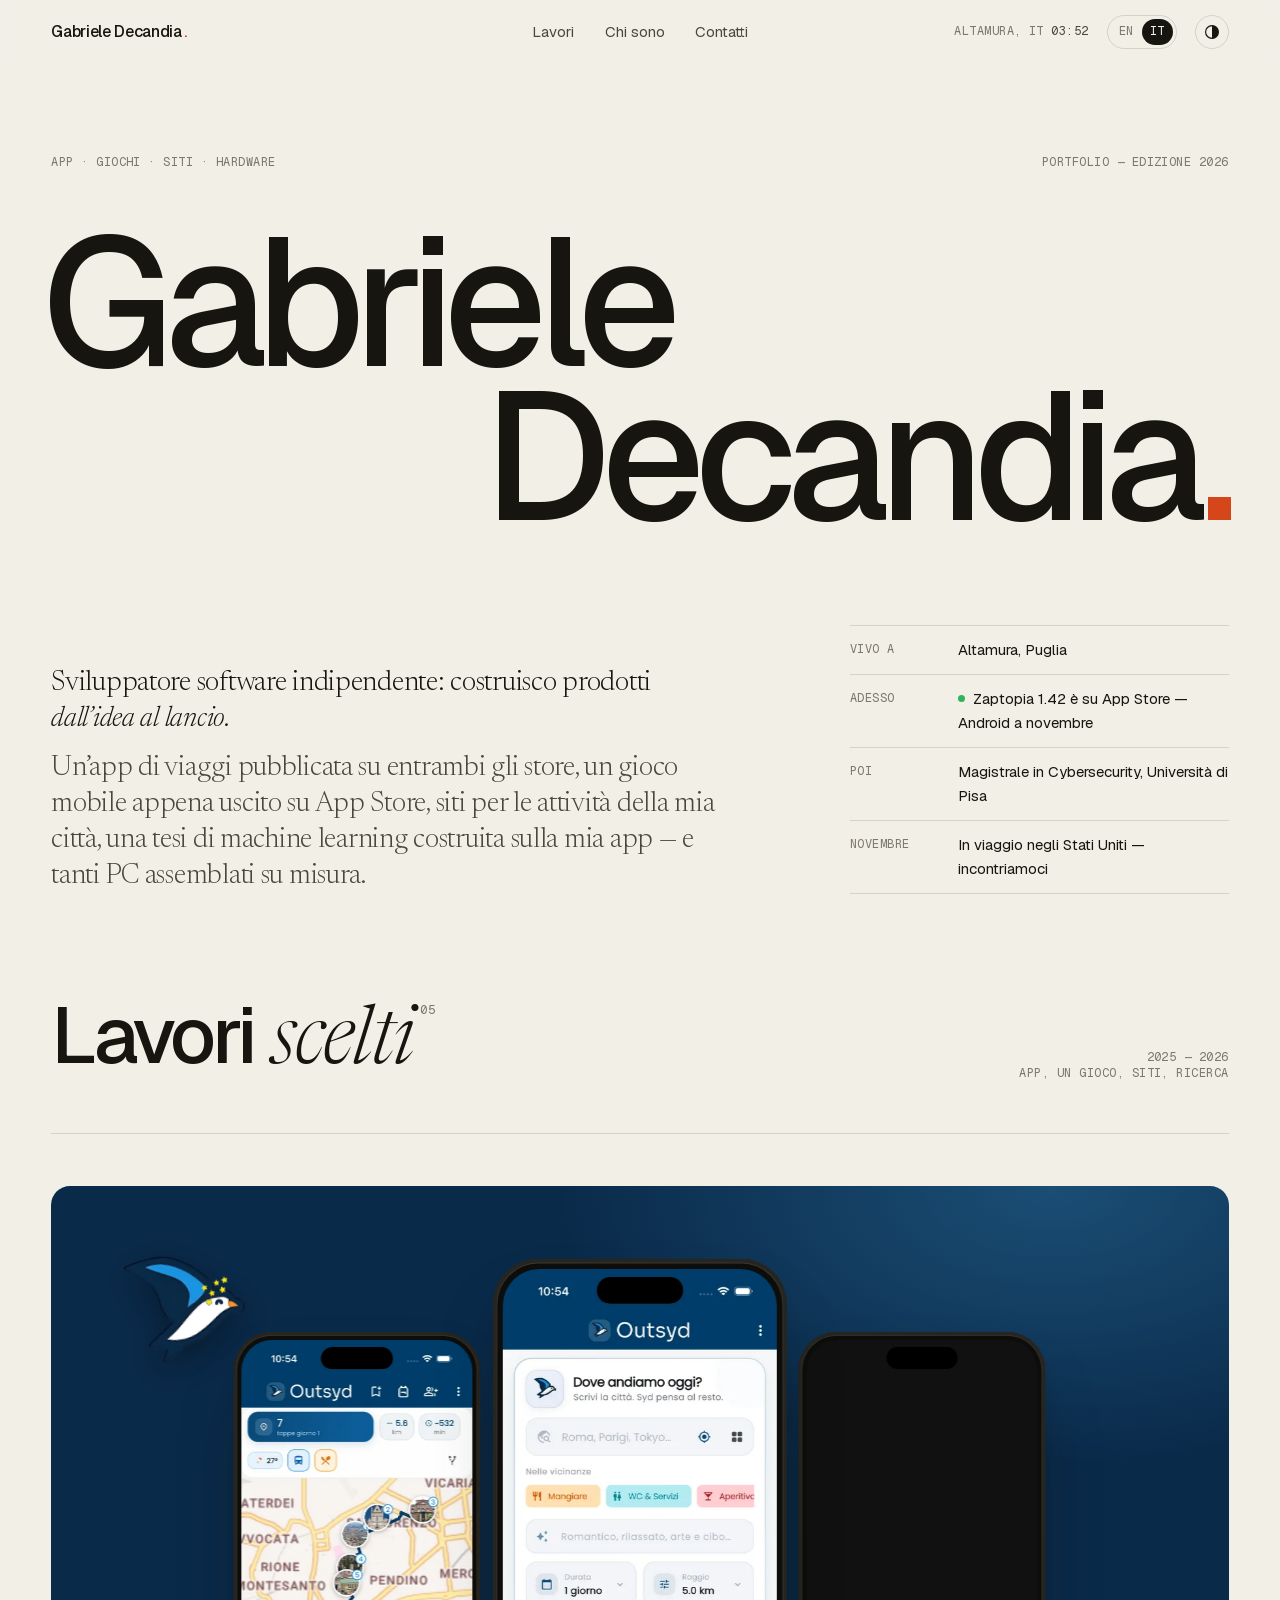
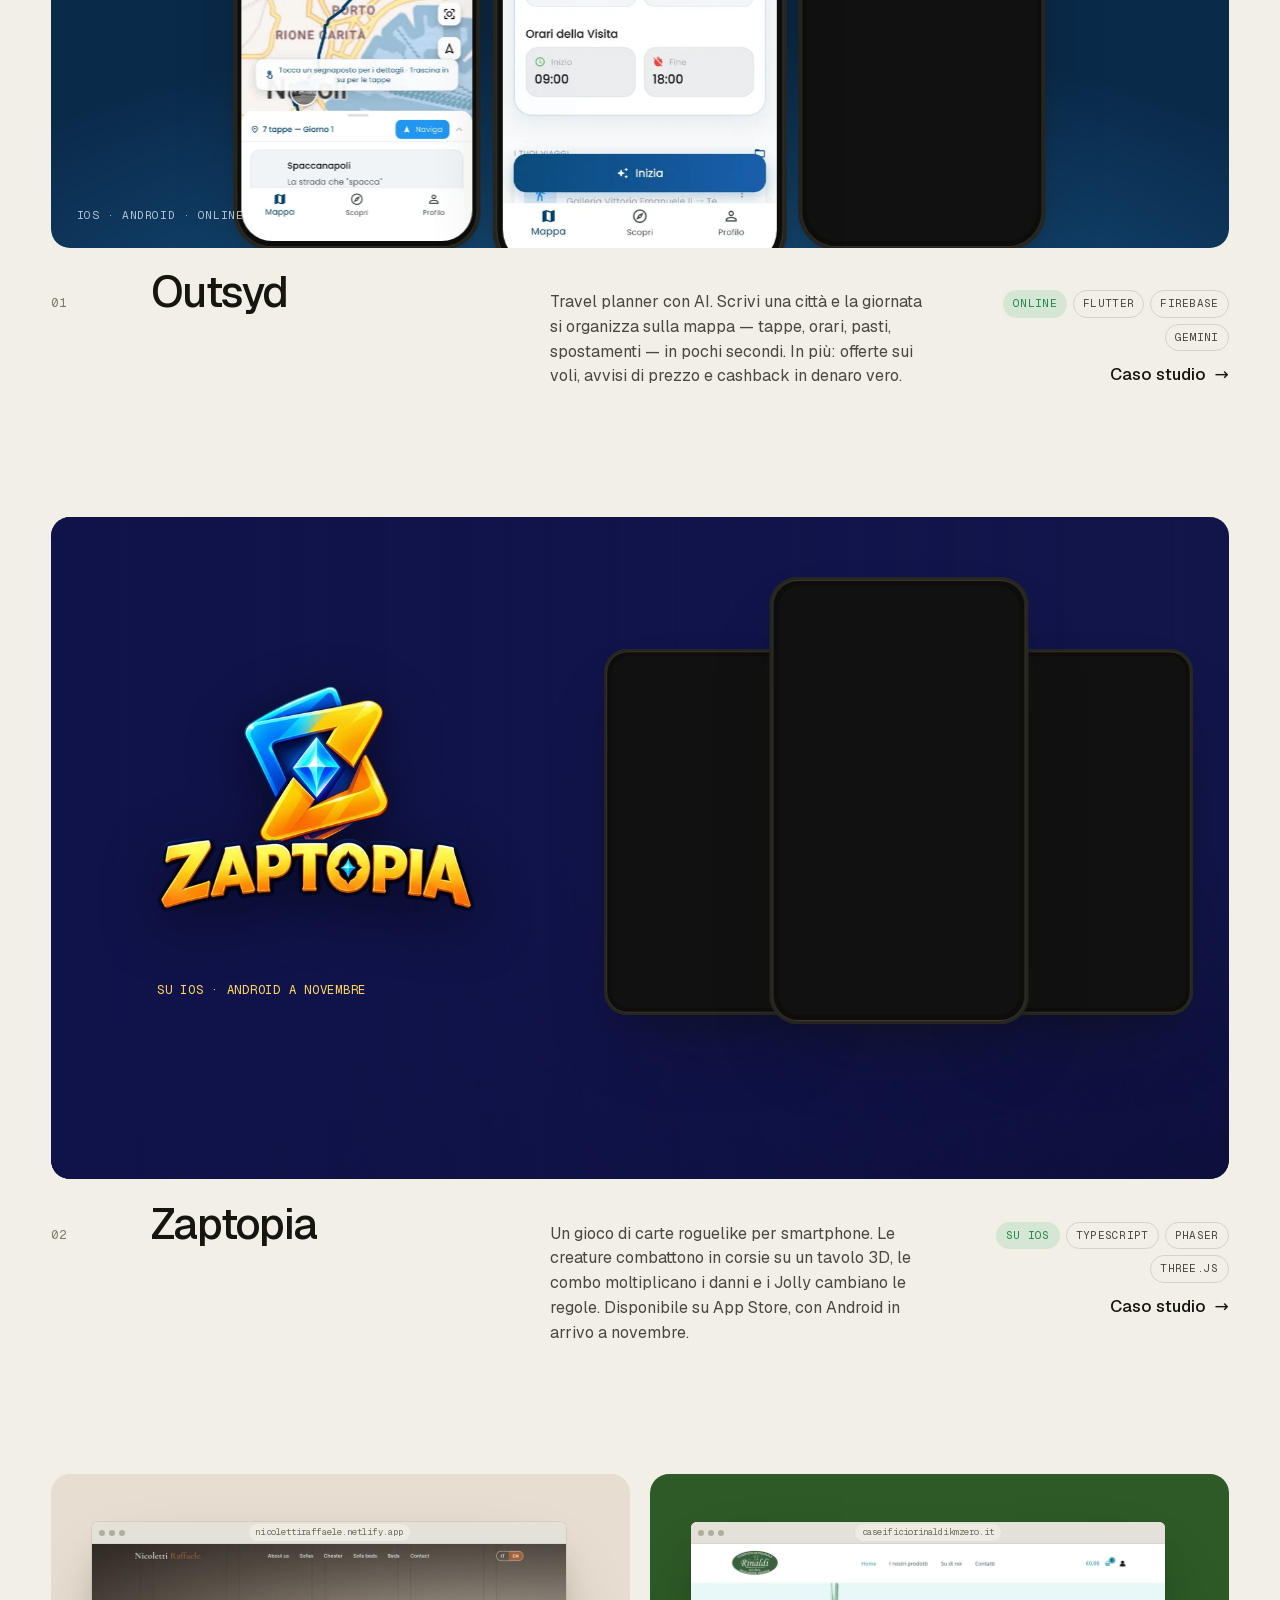
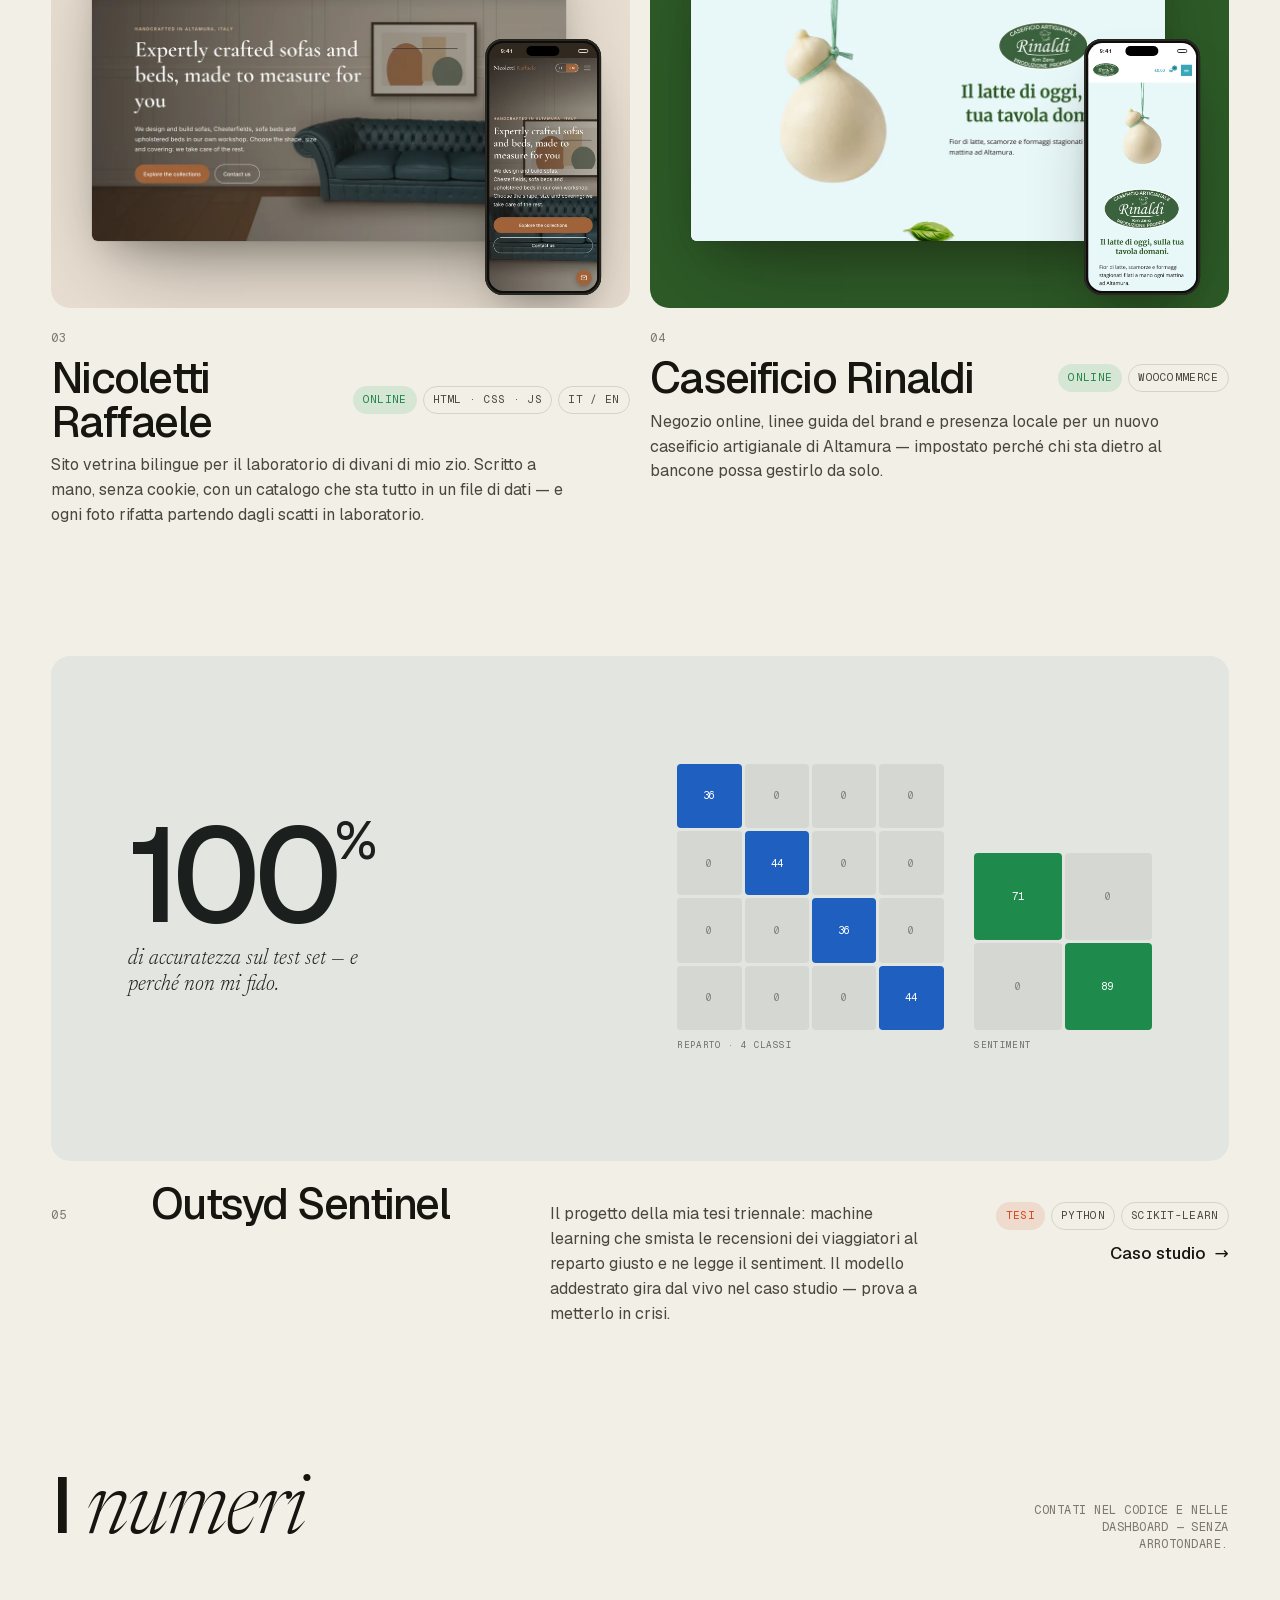
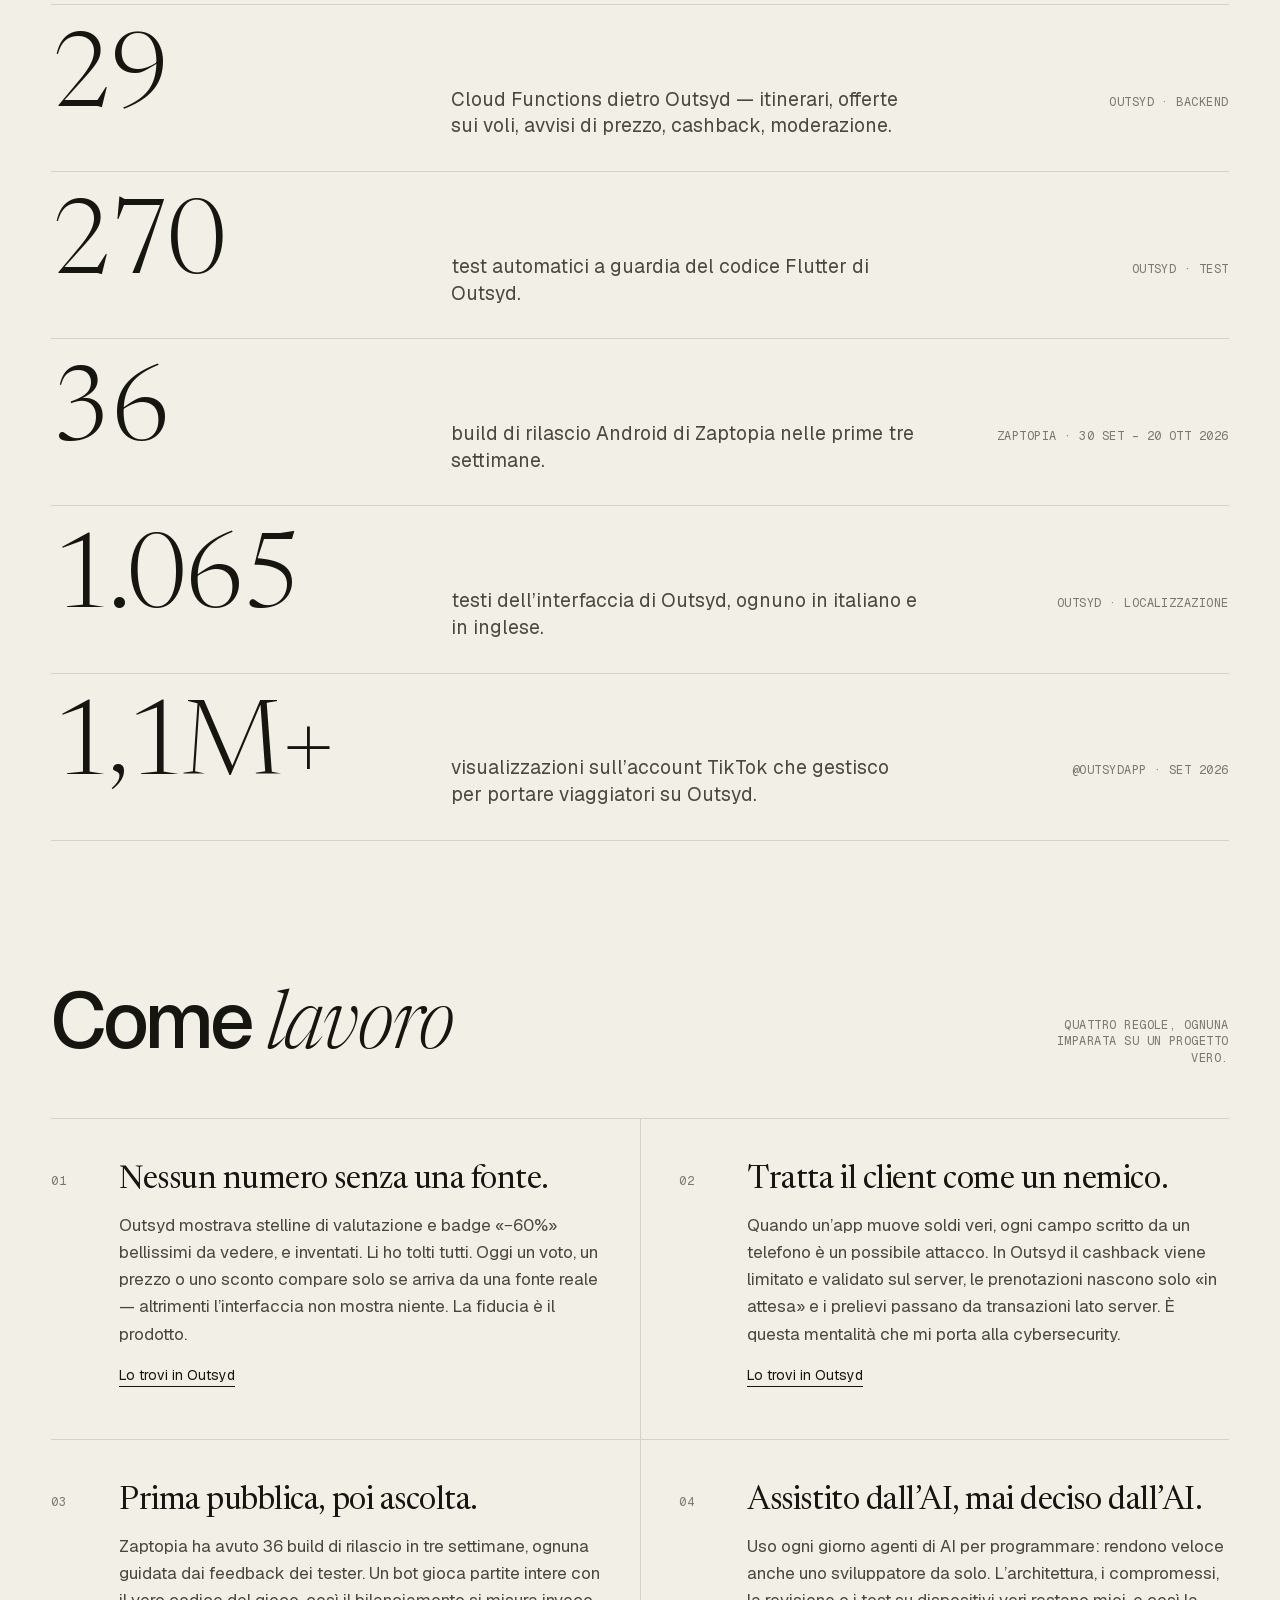
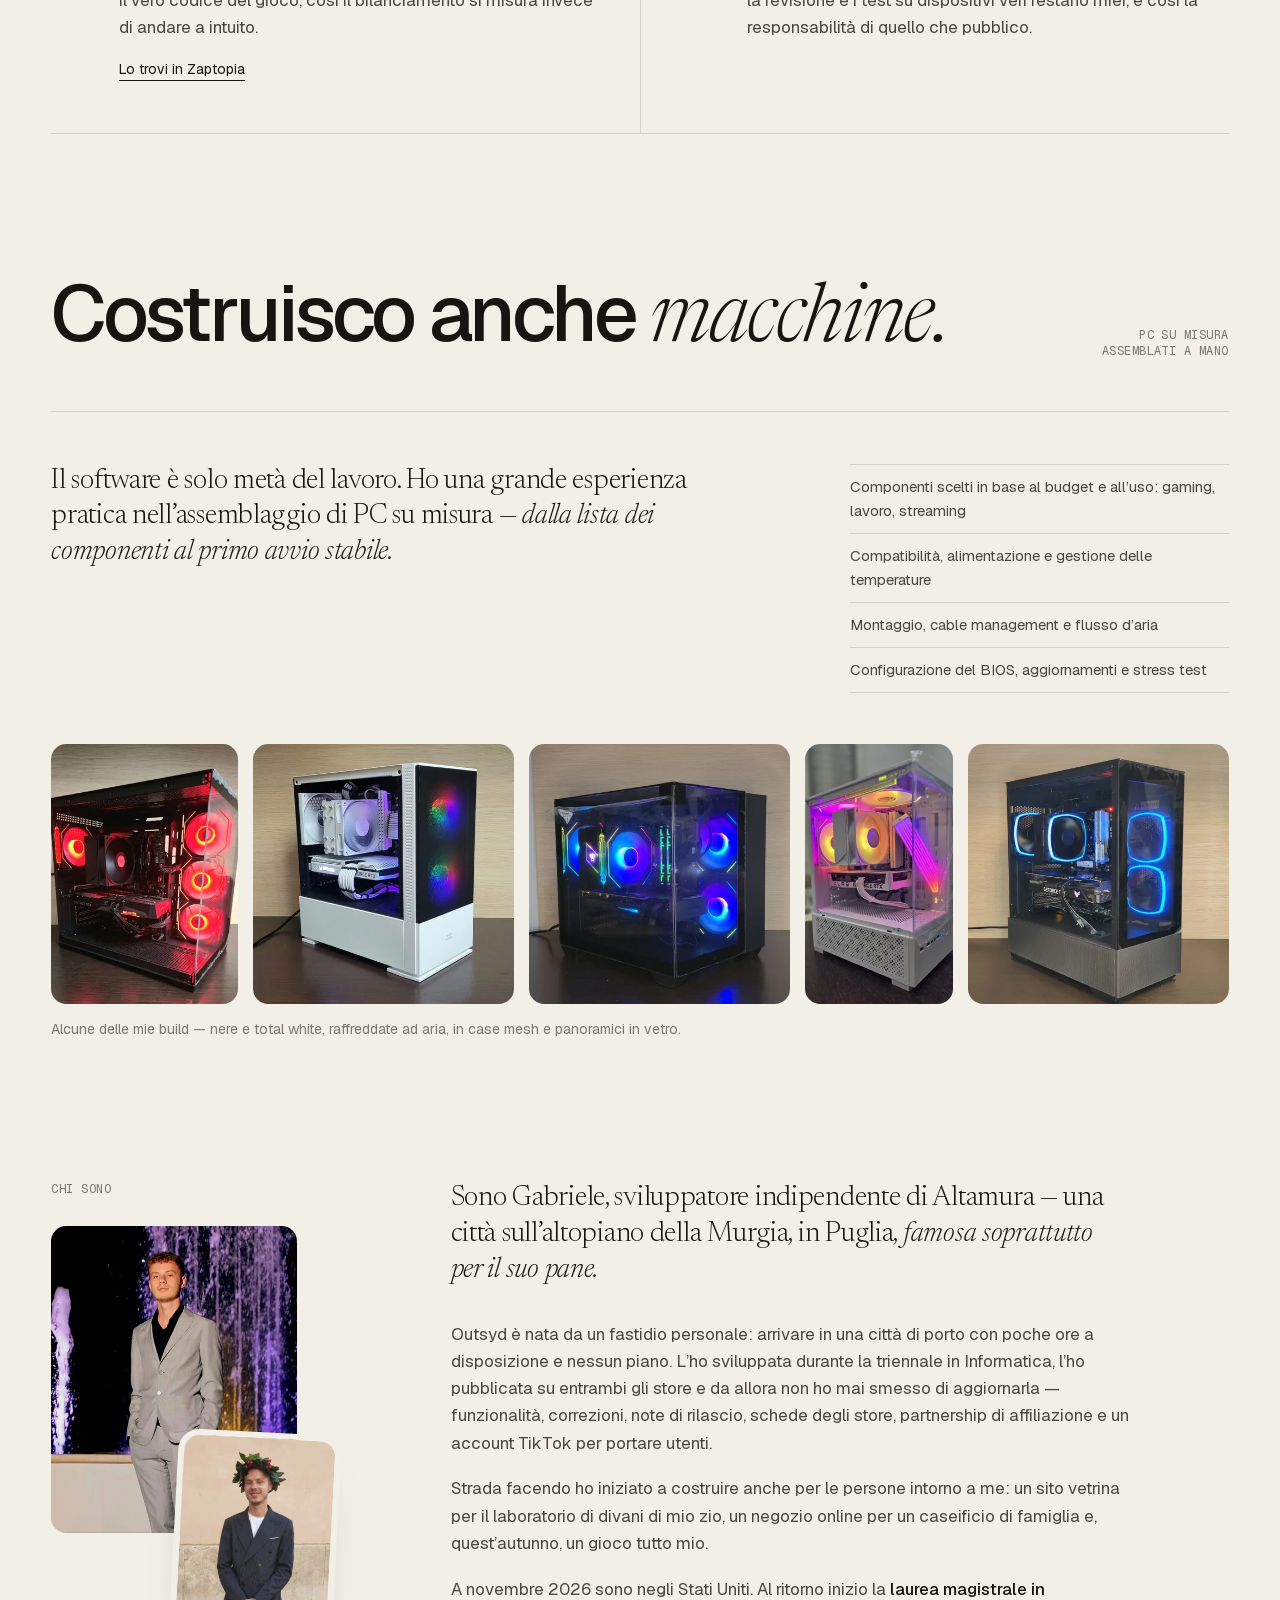
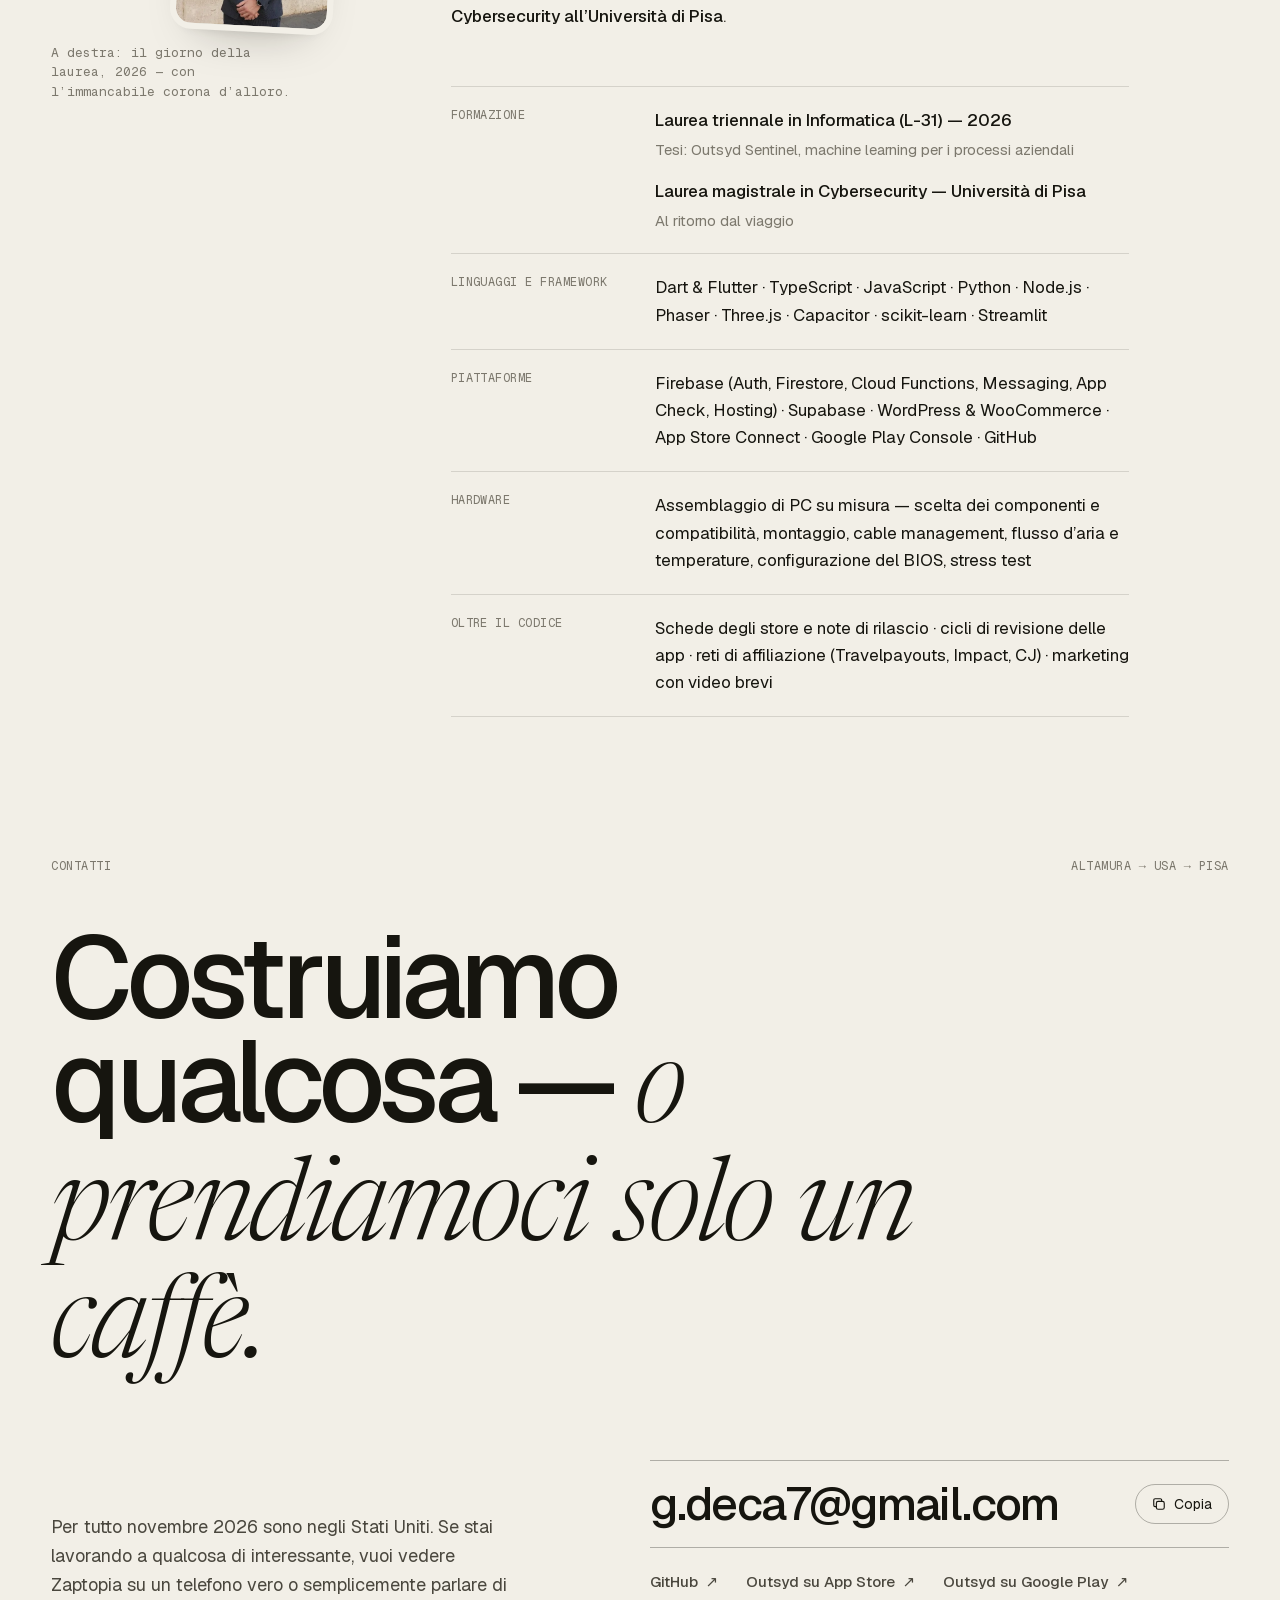
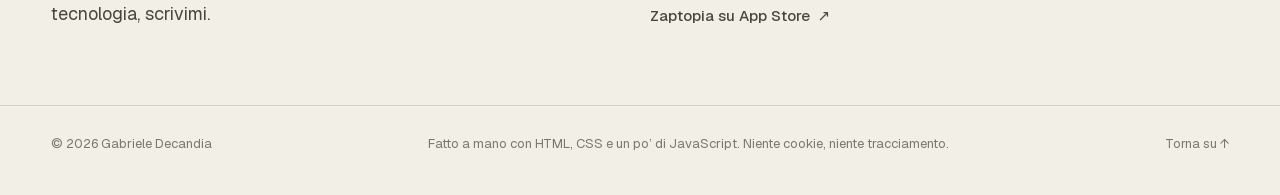
==== commit 95ab5d95: "Zaptopia: drop the prototype-to-beta line Co-Authored-By: Claude Opus 5.5 <noreply@anthropic.com>" ====
--- a/it/index.html
+++ b/it/index.html
@@ -148,7 +148,7 @@
           <div class="grid project-info">
             <span class="project-num mono">02</span>
             <h3 class="project-title"><a href="work/zaptopia.html">Zaptopia</a></h3>
-            <p class="project-desc">Un gioco di carte roguelike per smartphone. Le creature combattono in corsie su un tavolo 3D, le combo moltiplicano i danni e i Jolly cambiano le regole. Dal primo prototipo alla beta chiusa in meno di due settimane — ora su App Store, con Android in arrivo a novembre.</p>
+            <p class="project-desc">Un gioco di carte roguelike per smartphone. Le creature combattono in corsie su un tavolo 3D, le combo moltiplicano i danni e i Jolly cambiano le regole. Disponibile su App Store, con Android in arrivo a novembre.</p>
             <div class="project-side">
               <ul class="tags" aria-label="Tag">
                 <li class="tag tag--live">Su iOS</li>
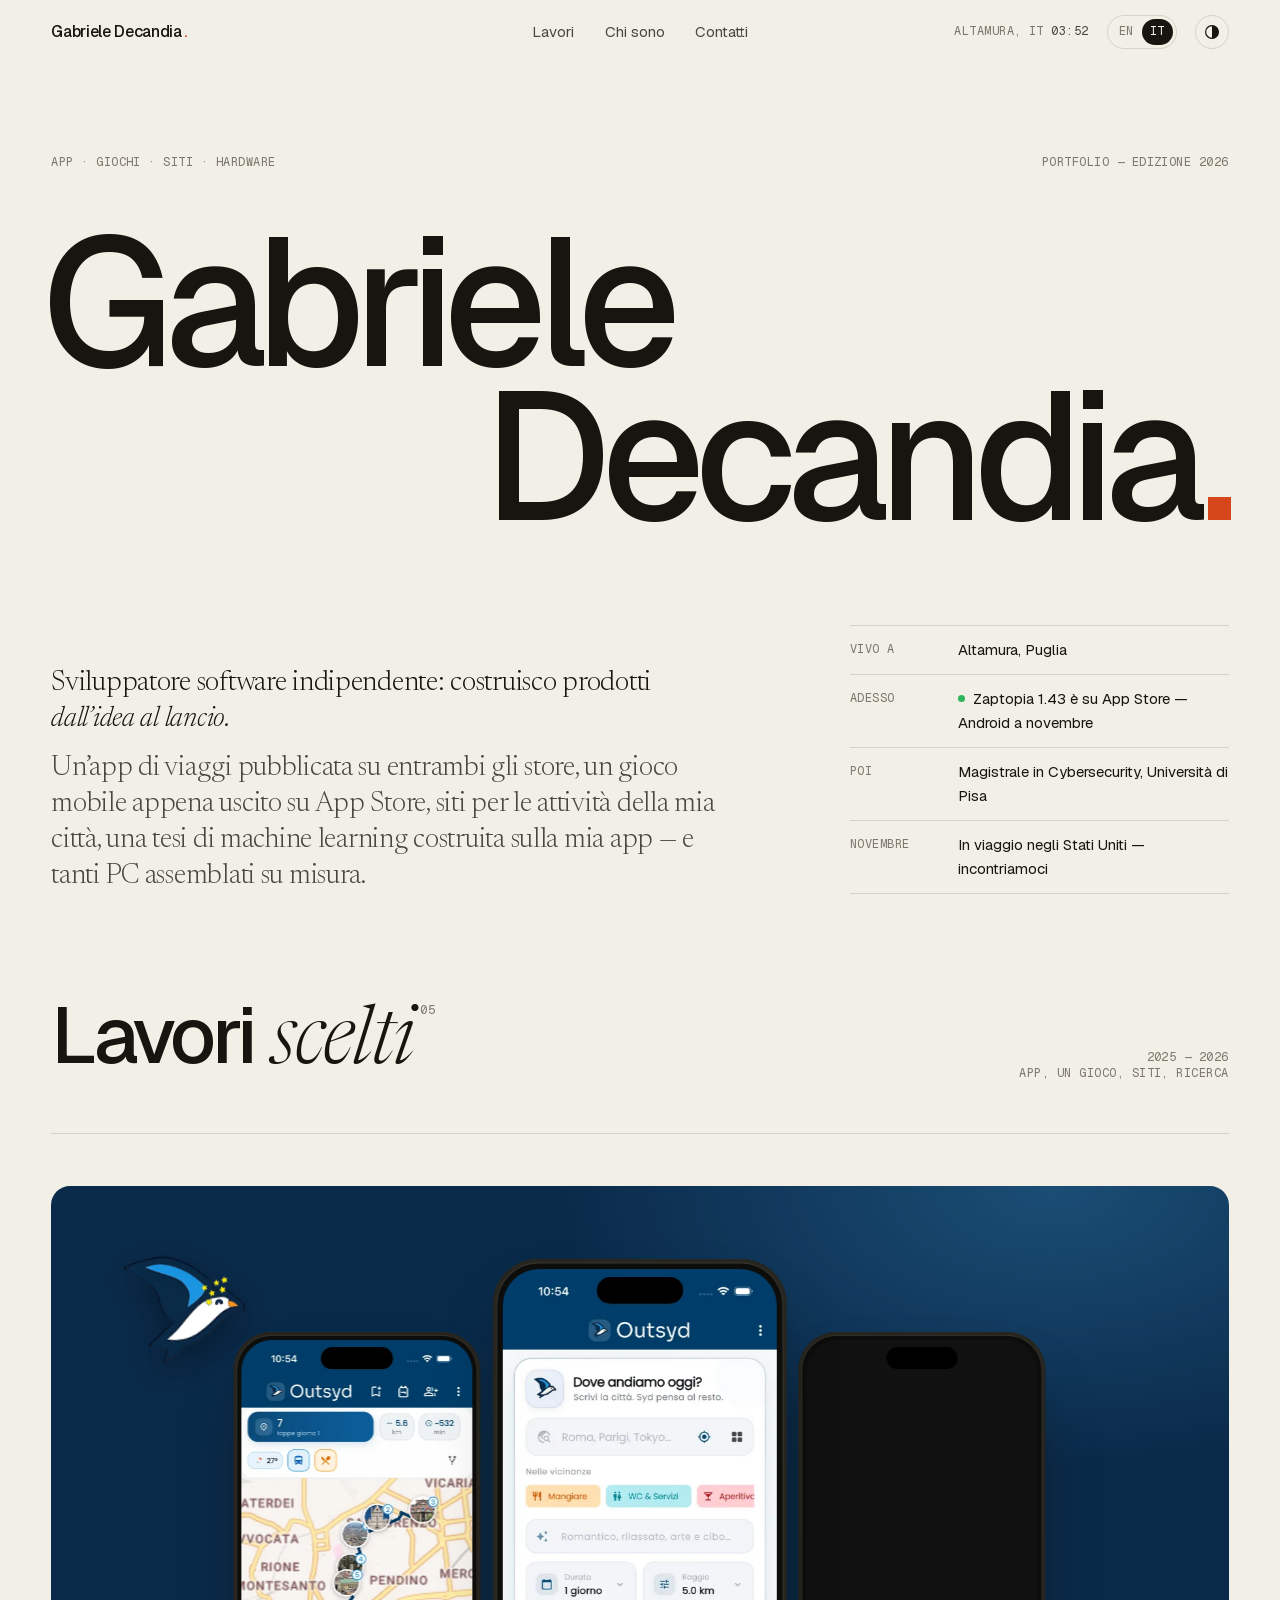
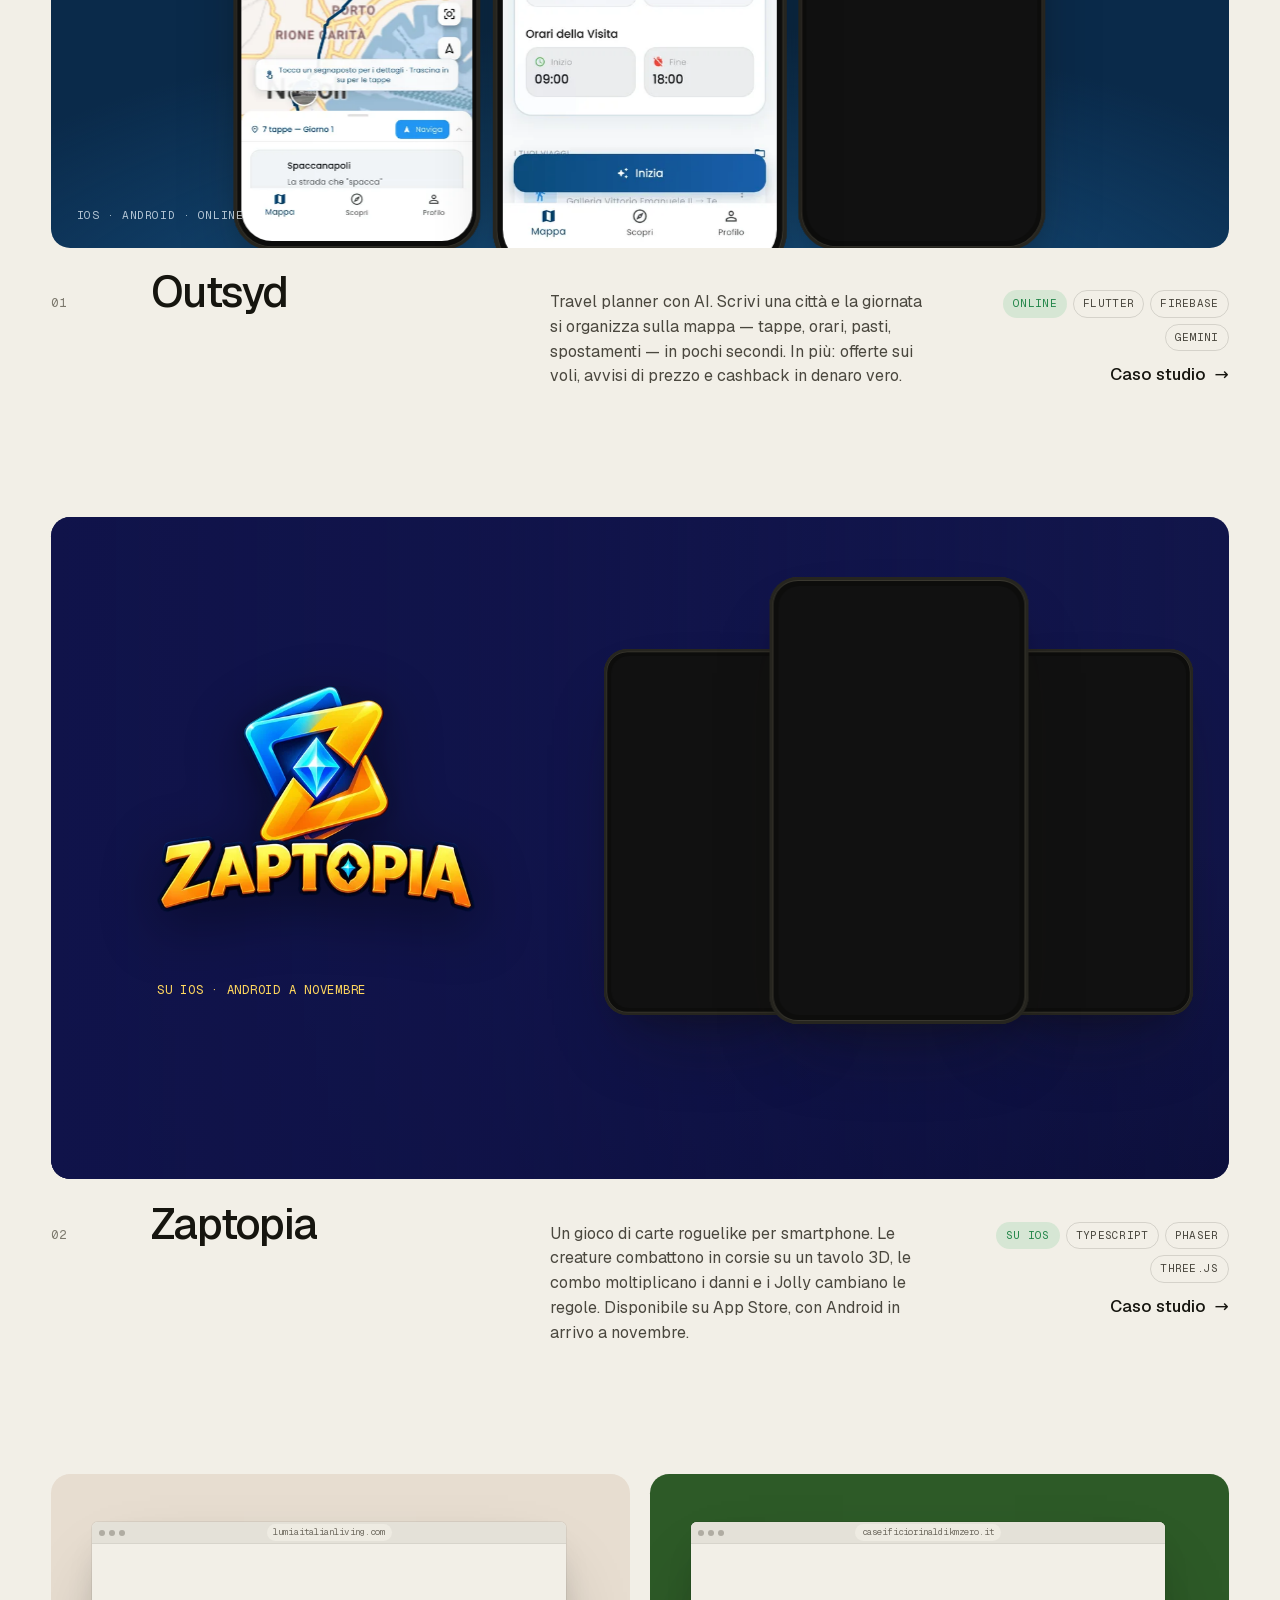
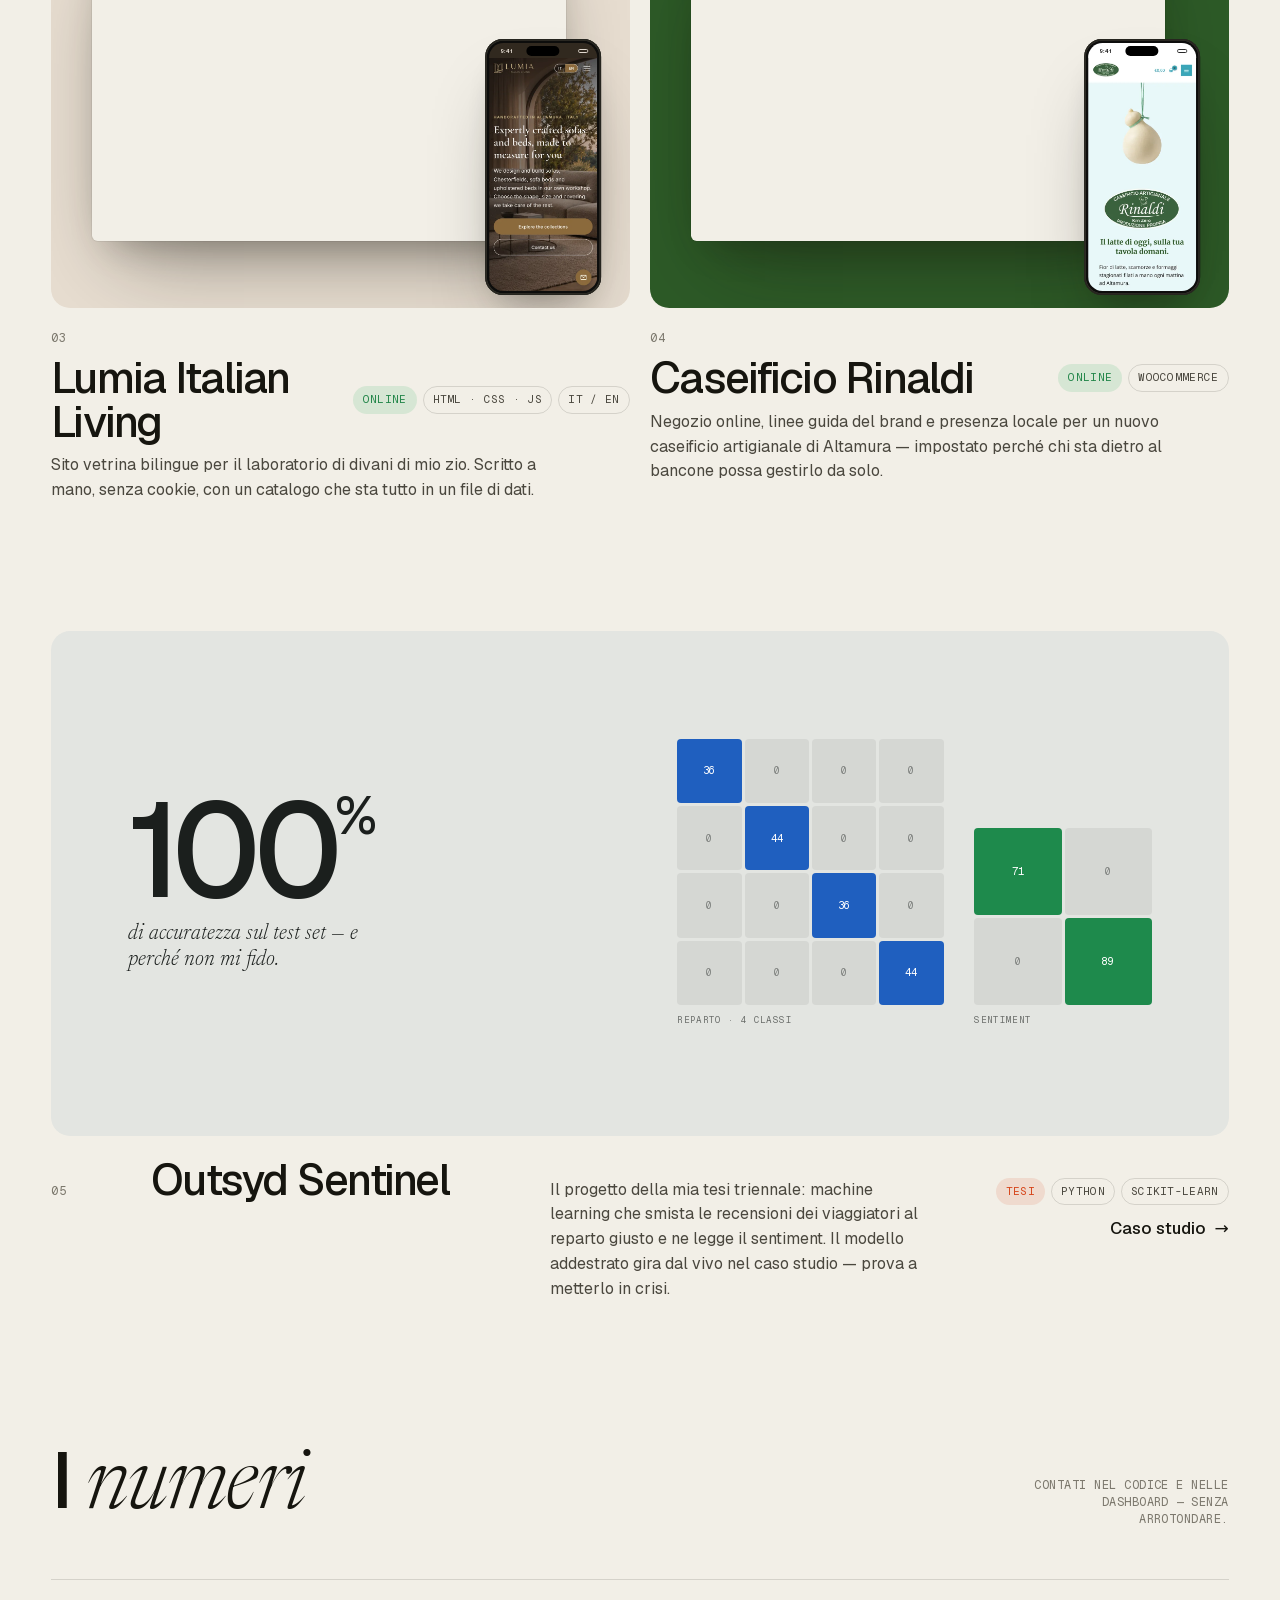
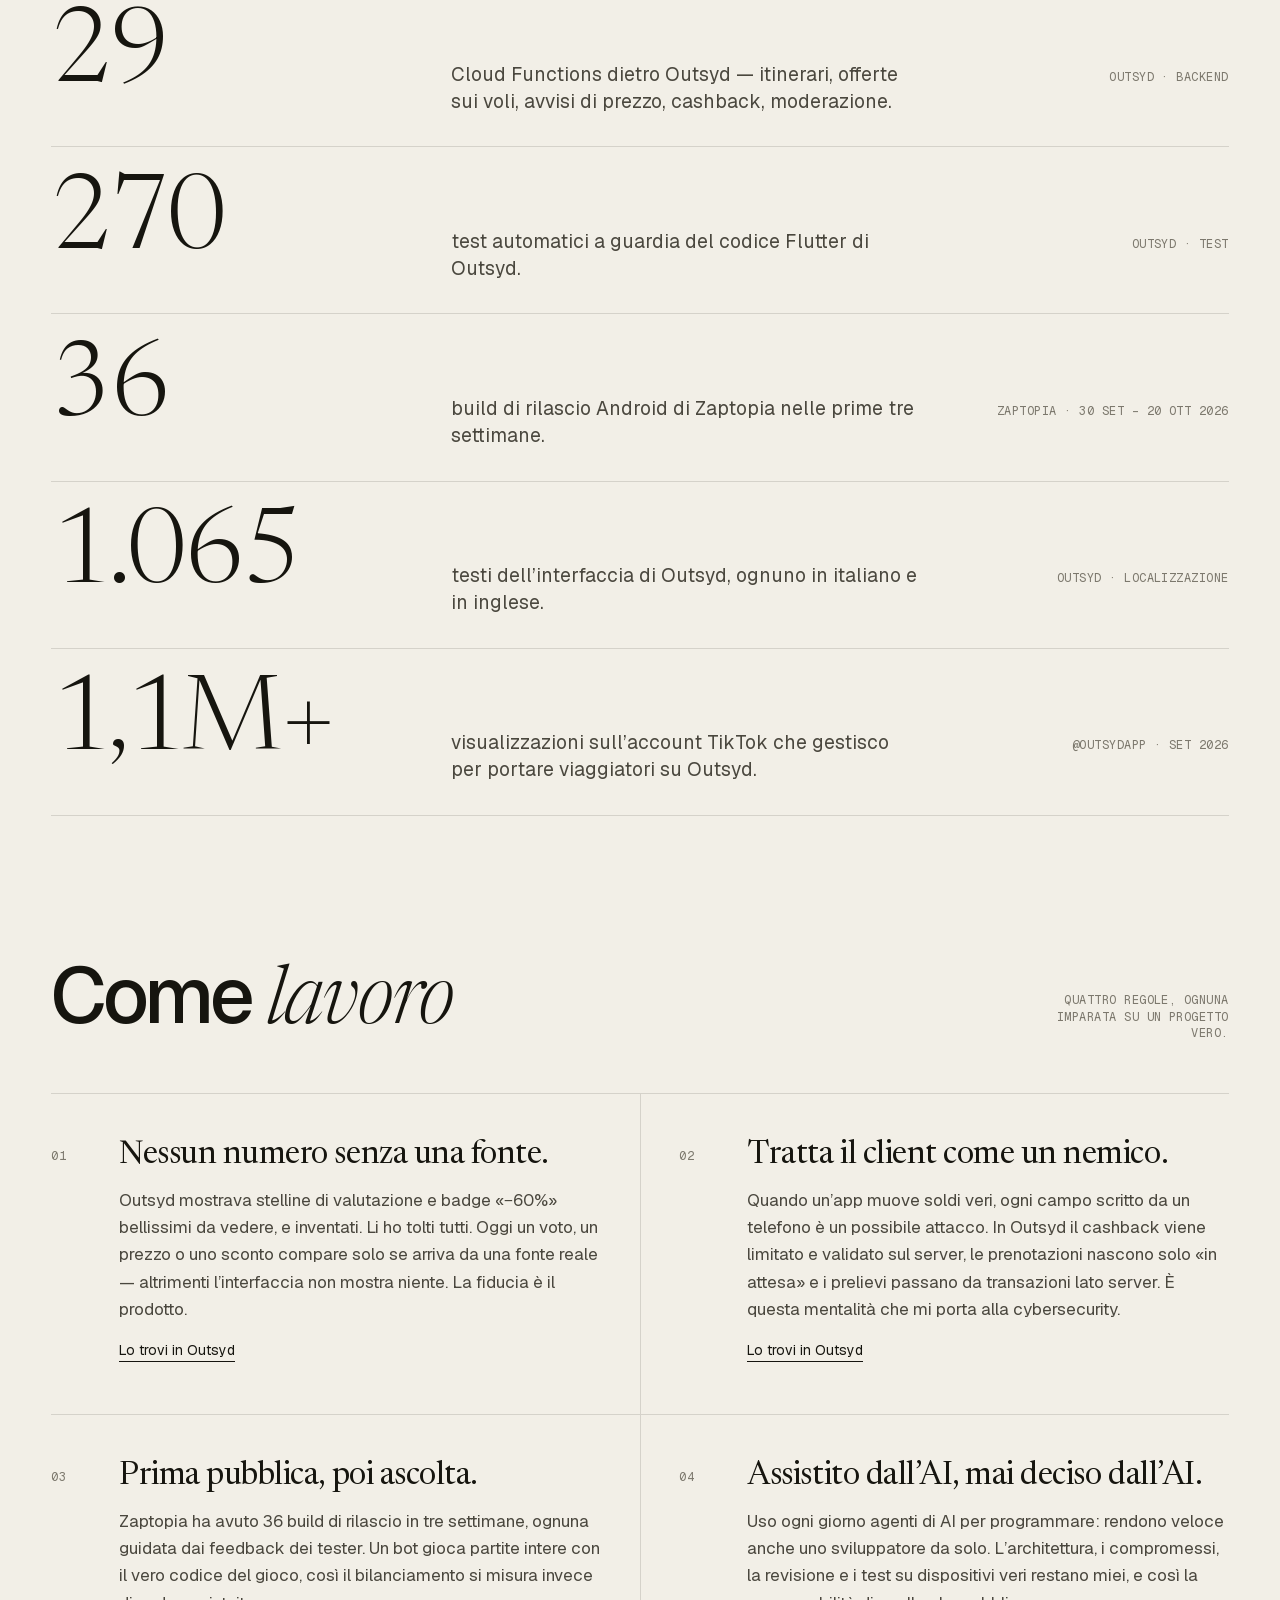
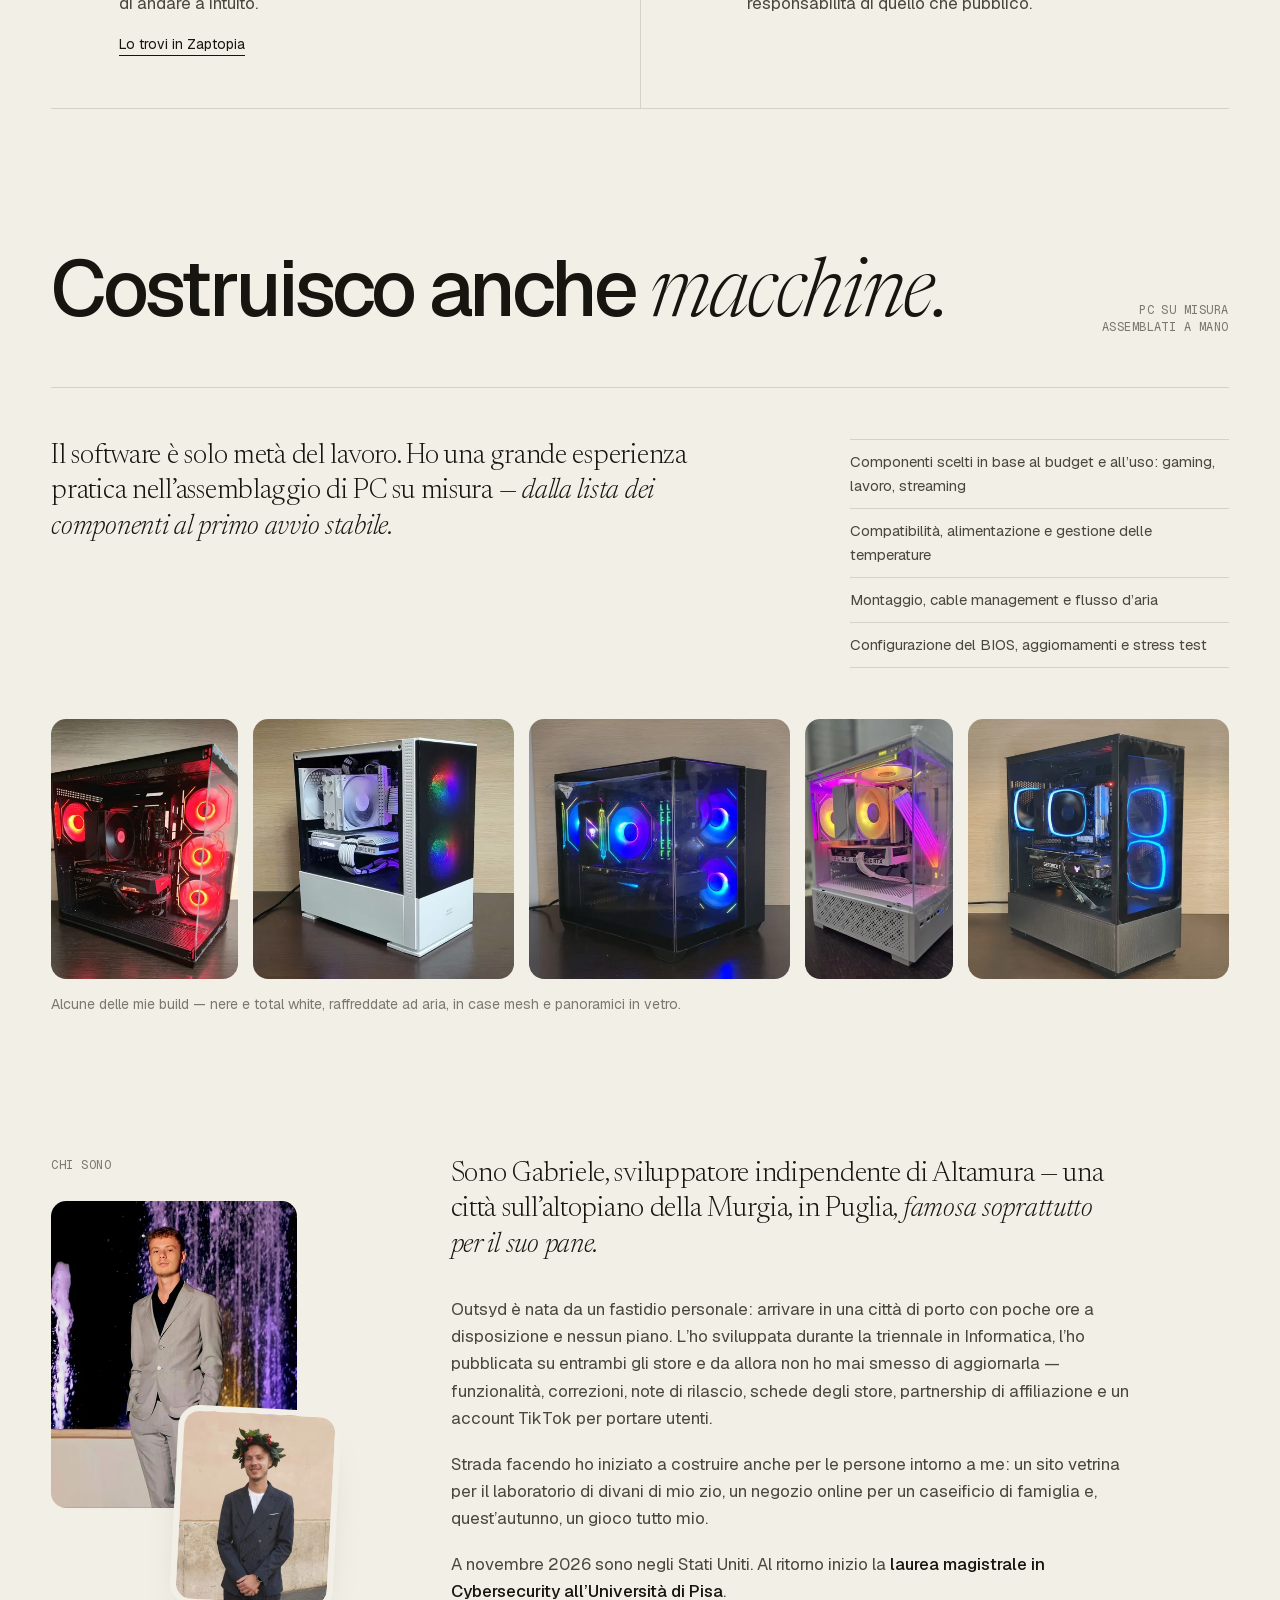
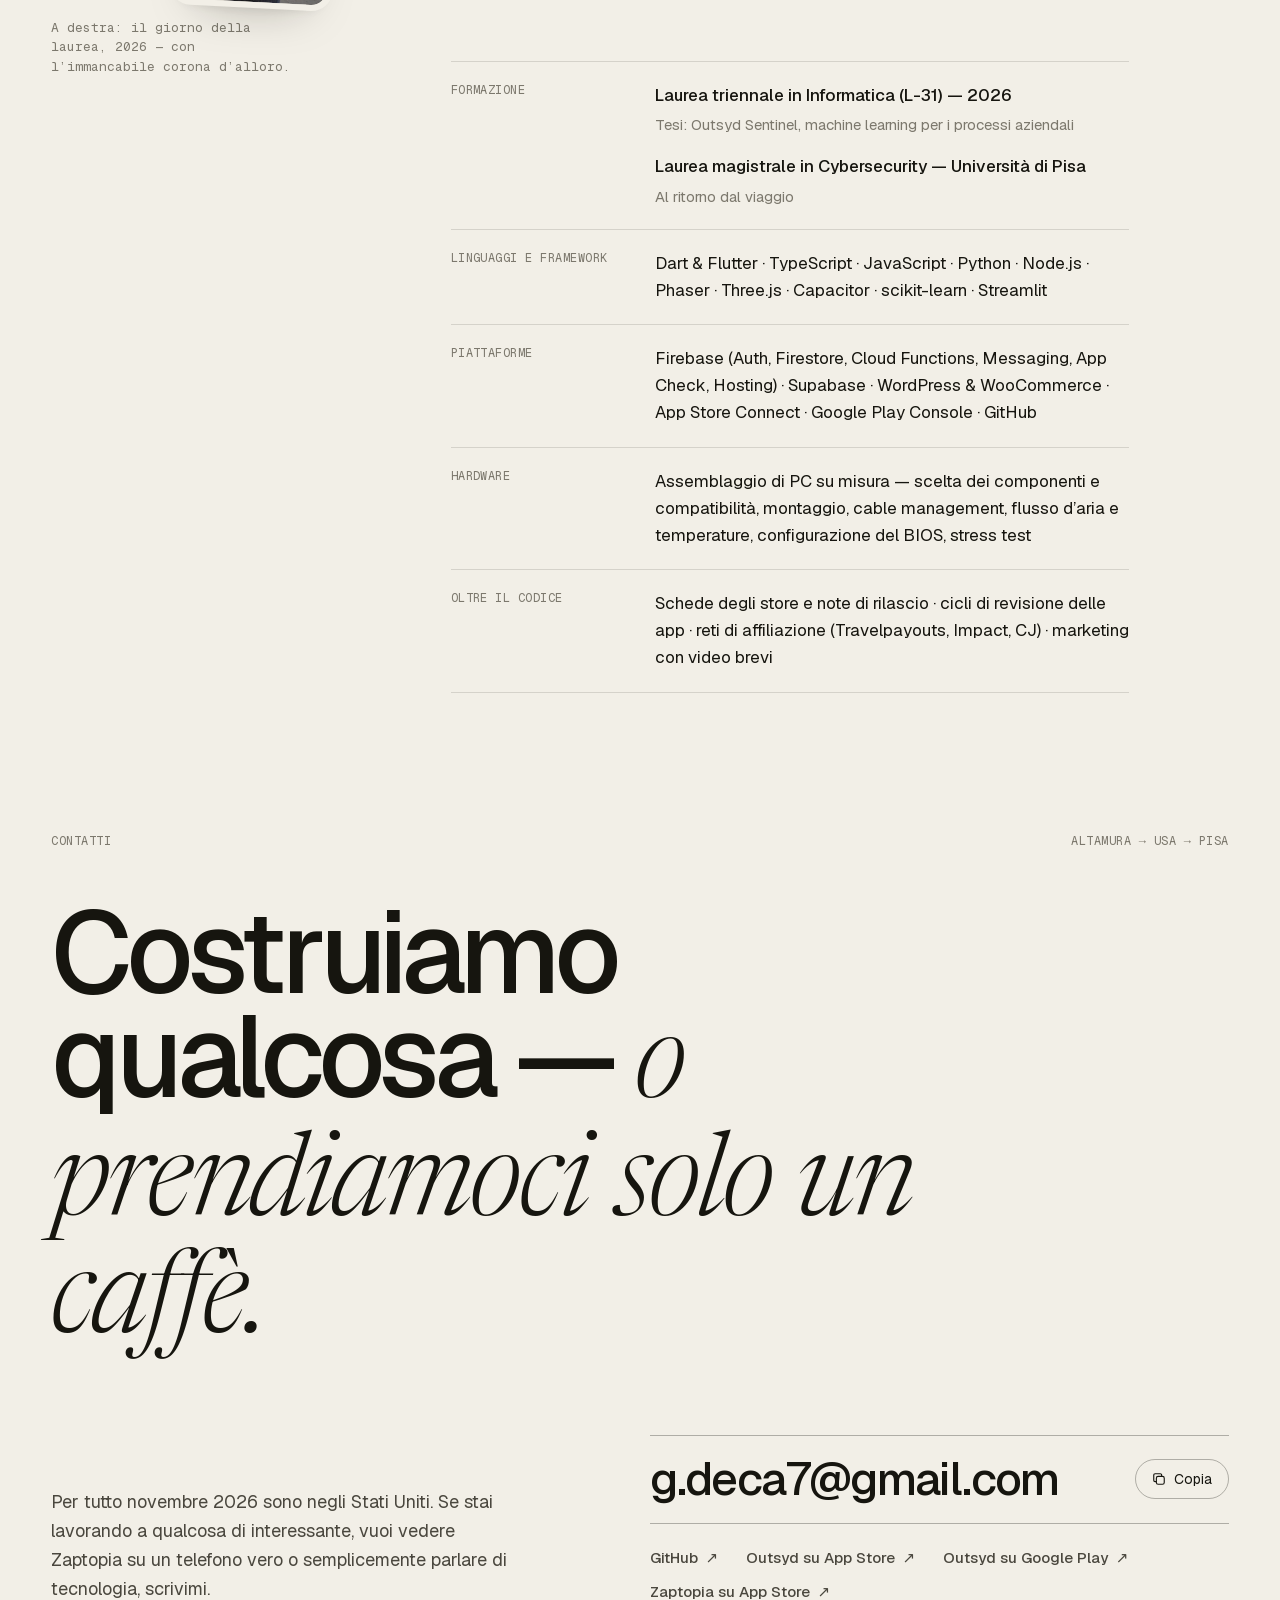
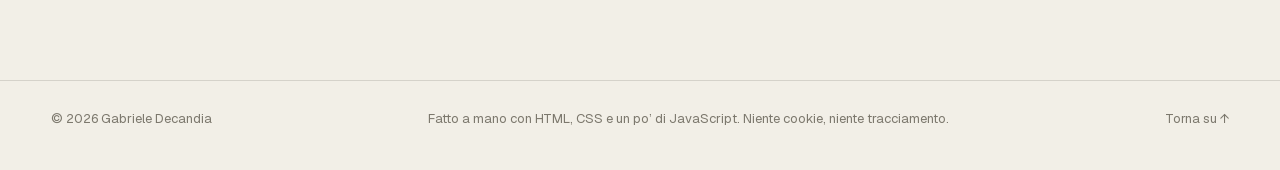
==== commit f2d966b4: "Lumia Italian Living, Zaptopia 1.43, English Outsyd screens The sofa workshop site moved to lumiaita" ====
--- a/it/index.html
+++ b/it/index.html
@@ -94,7 +94,7 @@
         </p>
         <dl class="hero-facts reveal" style="--delay: .12s">
           <div><dt class="label">Vivo a</dt><dd>Altamura, Puglia</dd></div>
-          <div><dt class="label">Adesso</dt><dd><span class="live-dot" aria-hidden="true"></span>Zaptopia 1.42 è su App Store — Android a novembre</dd></div>
+          <div><dt class="label">Adesso</dt><dd><span class="live-dot" aria-hidden="true"></span>Zaptopia 1.43 è su App Store — Android a novembre</dd></div>
           <div><dt class="label">Poi</dt><dd>Magistrale in Cybersecurity, Università di Pisa</dd></div>
           <div><dt class="label">Novembre</dt><dd>In viaggio negli Stati Uniti — incontriamoci</dd></div>
         </dl>
@@ -115,8 +115,8 @@
           <a class="media media--outsyd" href="work/outsyd.html" aria-label="Outsyd — leggi il caso studio">
             <img class="syd" src="../assets/img/outsyd/syd-360.webp" width="360" height="324" alt="" loading="lazy" decoding="async">
             <div class="phone"><div class="phone-screen"><img src="../assets/img/outsyd/napoli-420.webp" srcset="../assets/img/outsyd/napoli-420.webp 420w, ../assets/img/outsyd/napoli-760.webp 760w" sizes="(max-width: 700px) 42vw, 22vw" width="420" height="913" alt="Outsyd: l’itinerario di una giornata a Napoli disegnato sulla mappa" loading="lazy" decoding="async"></div></div>
-            <div class="phone"><div class="phone-screen"><img src="../assets/img/outsyd/home-420.webp" srcset="../assets/img/outsyd/home-420.webp 420w, ../assets/img/outsyd/home-760.webp 760w" sizes="(max-width: 700px) 52vw, 26vw" width="420" height="913" alt="La schermata iniziale di Outsyd: «Dove andiamo oggi?»" loading="lazy" decoding="async"></div></div>
-            <div class="phone"><div class="phone-screen"><img src="../assets/img/outsyd/roma-420.webp" srcset="../assets/img/outsyd/roma-420.webp 420w, ../assets/img/outsyd/roma-760.webp 760w" sizes="(max-width: 700px) 42vw, 22vw" width="420" height="913" alt="Outsyd: un percorso a piedi per Roma con le tappe numerate" loading="lazy" decoding="async"></div></div>
+            <div class="phone"><div class="phone-screen"><img src="../assets/img/outsyd/home-it-420.webp" srcset="../assets/img/outsyd/home-it-420.webp 420w, ../assets/img/outsyd/home-it-760.webp 760w" sizes="(max-width: 700px) 52vw, 26vw" width="420" height="913" alt="La schermata iniziale di Outsyd: «Dove andiamo oggi?»" loading="lazy" decoding="async"></div></div>
+            <div class="phone"><div class="phone-screen"><img src="../assets/img/outsyd/roma-it-420.webp" srcset="../assets/img/outsyd/roma-it-420.webp 420w, ../assets/img/outsyd/roma-it-760.webp 760w" sizes="(max-width: 700px) 42vw, 22vw" width="420" height="913" alt="Outsyd: un percorso a piedi per Roma con le tappe numerate" loading="lazy" decoding="async"></div></div>
             <span class="media-caption">iOS · Android · Online</span>
           </a>
           <div class="grid project-info">
@@ -164,19 +164,19 @@
         <!-- 03 + 04 Websites -->
         <div class="project-pair">
           <article class="project reveal">
-            <a class="media media--43 media--site media--nicoletti" href="work/nicoletti.html" aria-label="Nicoletti Raffaele — leggi il caso studio">
+            <a class="media media--43 media--site media--nicoletti" href="work/nicoletti.html" aria-label="Lumia Italian Living — leggi il caso studio">
               <div class="browser-wrap">
                 <div class="browser">
-                  <div class="browser-bar"><span class="browser-dots"><i></i><i></i><i></i></span><span class="browser-url">nicolettiraffaele.netlify.app</span><span></span></div>
-                  <div class="browser-view"><img src="../assets/img/nicoletti/desk-960.webp" srcset="../assets/img/nicoletti/desk-960.webp 960w, ../assets/img/nicoletti/desk-1600.webp 1600w" sizes="(max-width: 900px) 90vw, 40vw" width="960" height="600" alt="Il sito di Nicoletti Raffaele: un Chesterfield verde petrolio in una stanza arredata, versione inglese" loading="lazy" decoding="async"></div>
+                  <div class="browser-bar"><span class="browser-dots"><i></i><i></i><i></i></span><span class="browser-url">lumiaitalianliving.com</span><span></span></div>
+                  <div class="browser-view"><img src="../assets/img/nicoletti/desk-960.webp" srcset="../assets/img/nicoletti/desk-960.webp 960w, ../assets/img/nicoletti/desk-1600.webp 1600w" sizes="(max-width: 900px) 90vw, 40vw" width="960" height="600" alt="Il sito di Lumia Italian Living: un divano componibile in un salotto con vista, versione inglese" loading="lazy" decoding="async"></div>
                 </div>
               </div>
-              <div class="phone phone--web" style="--sb:#31291f; --sbfg:#f4ece2"><div class="phone-screen"><span class="phone-status" aria-hidden="true">9:41<i></i></span><img src="../assets/img/nicoletti/mobile-420.webp" srcset="../assets/img/nicoletti/mobile-420.webp 420w, ../assets/img/nicoletti/mobile-760.webp 760w" sizes="(max-width: 700px) 46vw, 10vw" width="420" height="909" alt="Il sito di Nicoletti Raffaele su smartphone, in inglese" loading="lazy" decoding="async"></div></div>
+              <div class="phone phone--web" style="--sb:#31291f; --sbfg:#f4ece2"><div class="phone-screen"><span class="phone-status" aria-hidden="true">9:41<i></i></span><img src="../assets/img/nicoletti/mobile-420.webp" srcset="../assets/img/nicoletti/mobile-420.webp 420w, ../assets/img/nicoletti/mobile-760.webp 760w" sizes="(max-width: 700px) 46vw, 10vw" width="420" height="909" alt="Il sito di Lumia Italian Living su smartphone, in inglese" loading="lazy" decoding="async"></div></div>
             </a>
             <div class="grid project-info">
               <span class="project-num mono">03</span>
-              <h3 class="project-title"><a href="work/nicoletti.html">Nicoletti Raffaele</a></h3>
-              <p class="project-desc">Sito vetrina bilingue per il laboratorio di divani di mio zio. Scritto a mano, senza cookie, con un catalogo che sta tutto in un file di dati — e ogni foto rifatta partendo dagli scatti in laboratorio.</p>
+              <h3 class="project-title"><a href="work/nicoletti.html">Lumia Italian Living</a></h3>
+              <p class="project-desc">Sito vetrina bilingue per il laboratorio di divani di mio zio. Scritto a mano, senza cookie, con un catalogo che sta tutto in un file di dati.</p>
               <div class="project-side">
                 <ul class="tags" aria-label="Tag">
                   <li class="tag tag--live">Online</li>
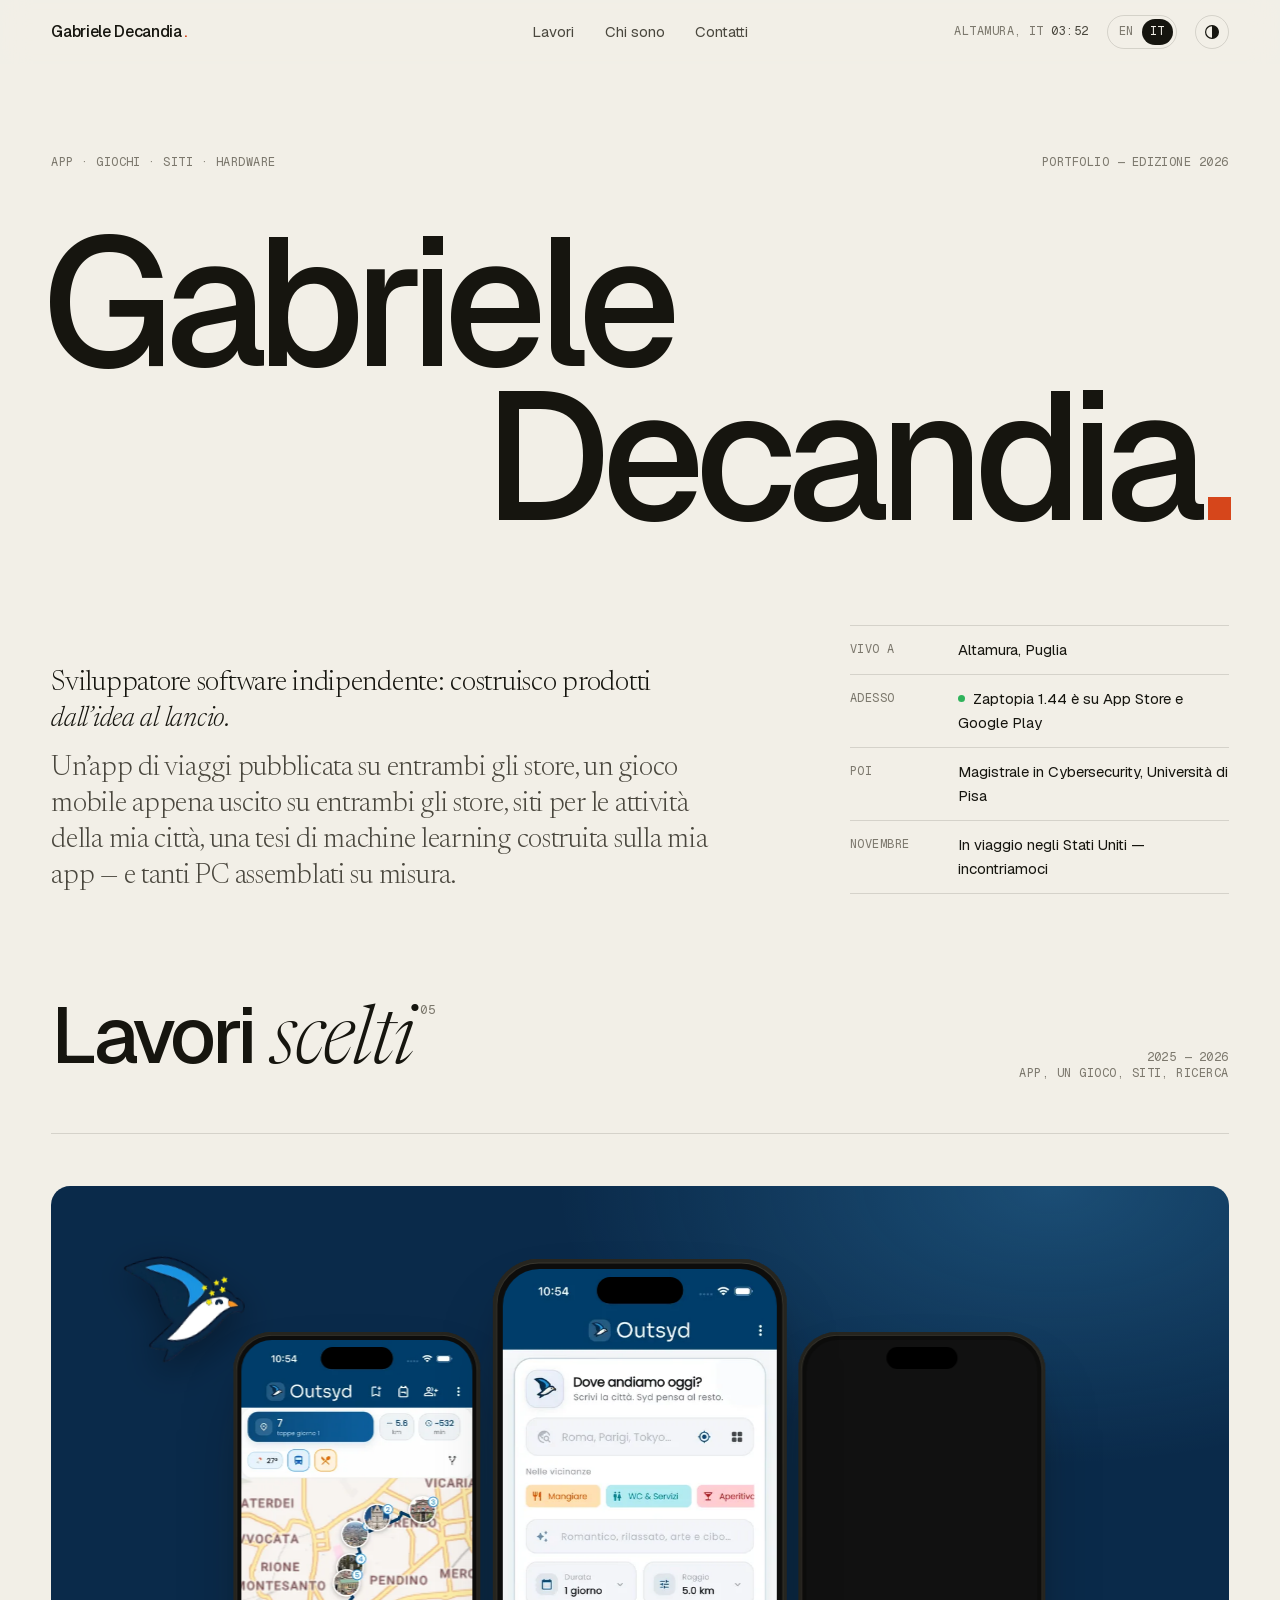
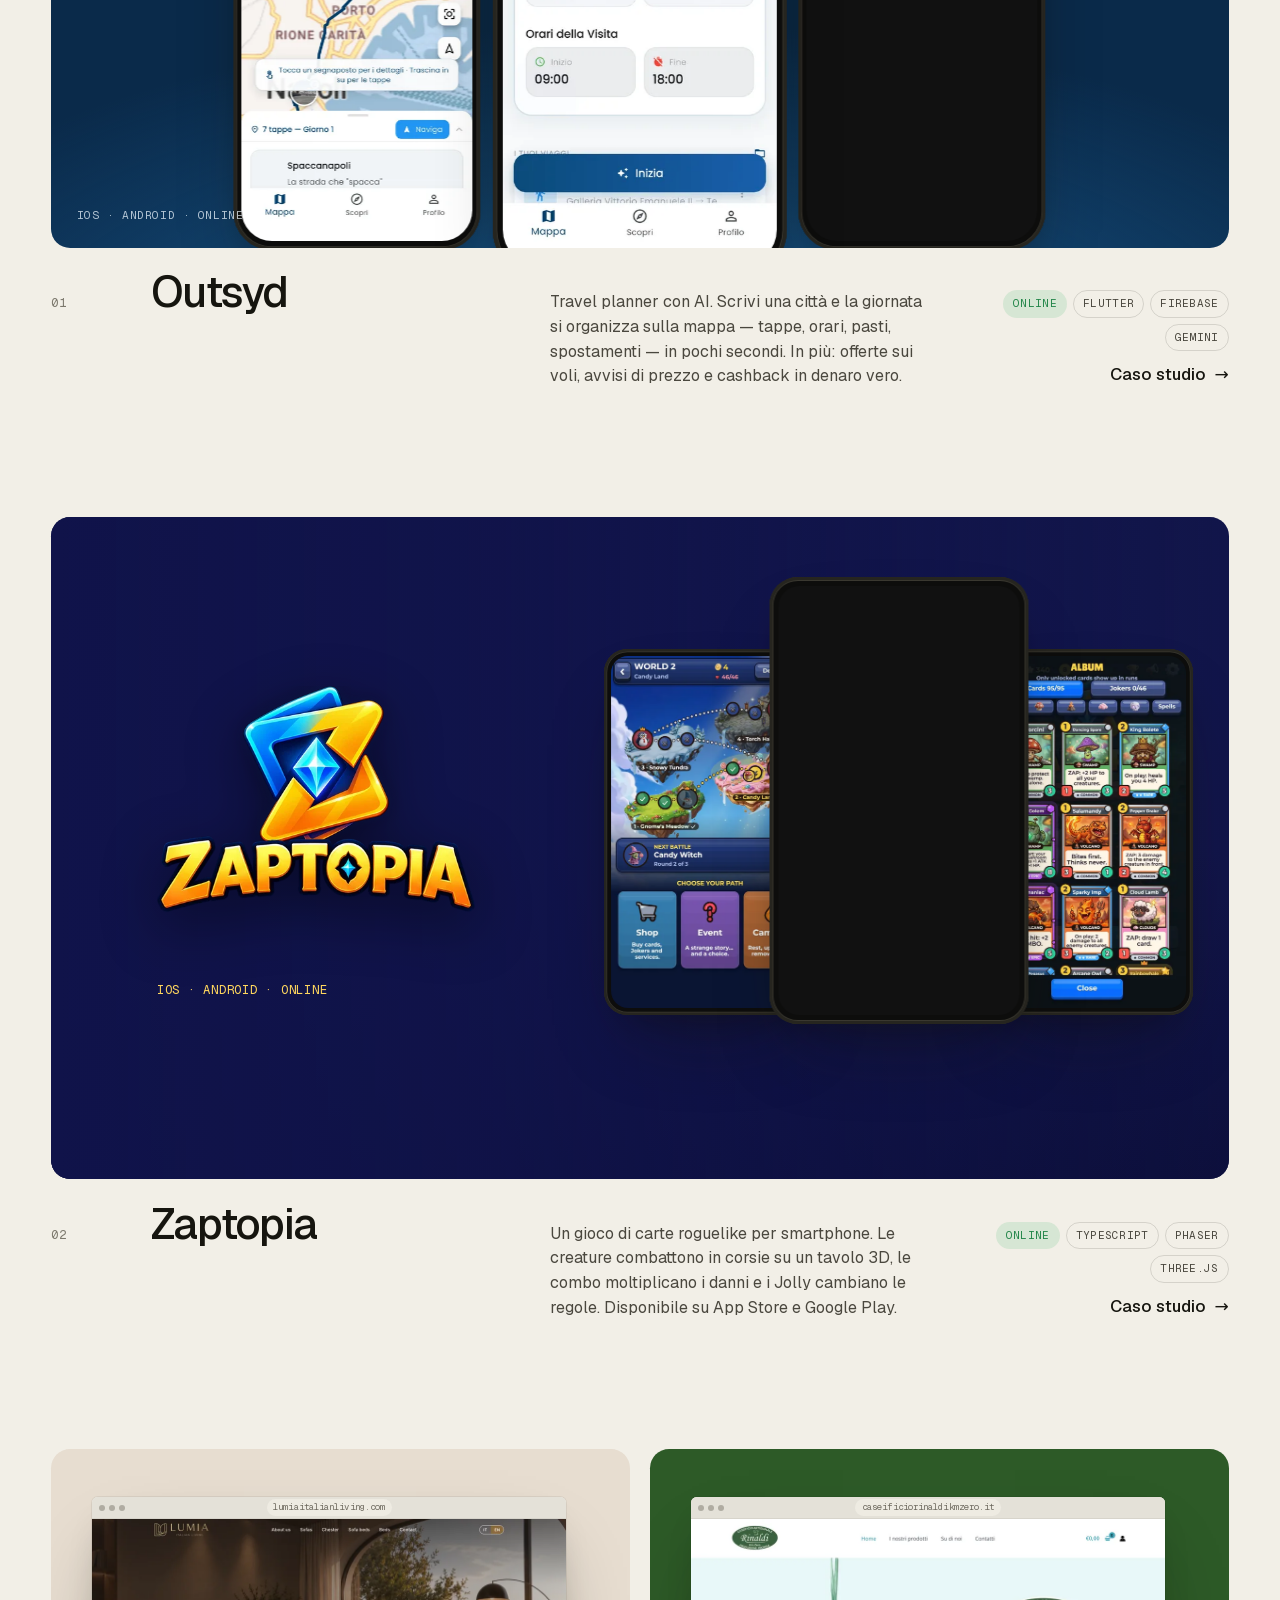
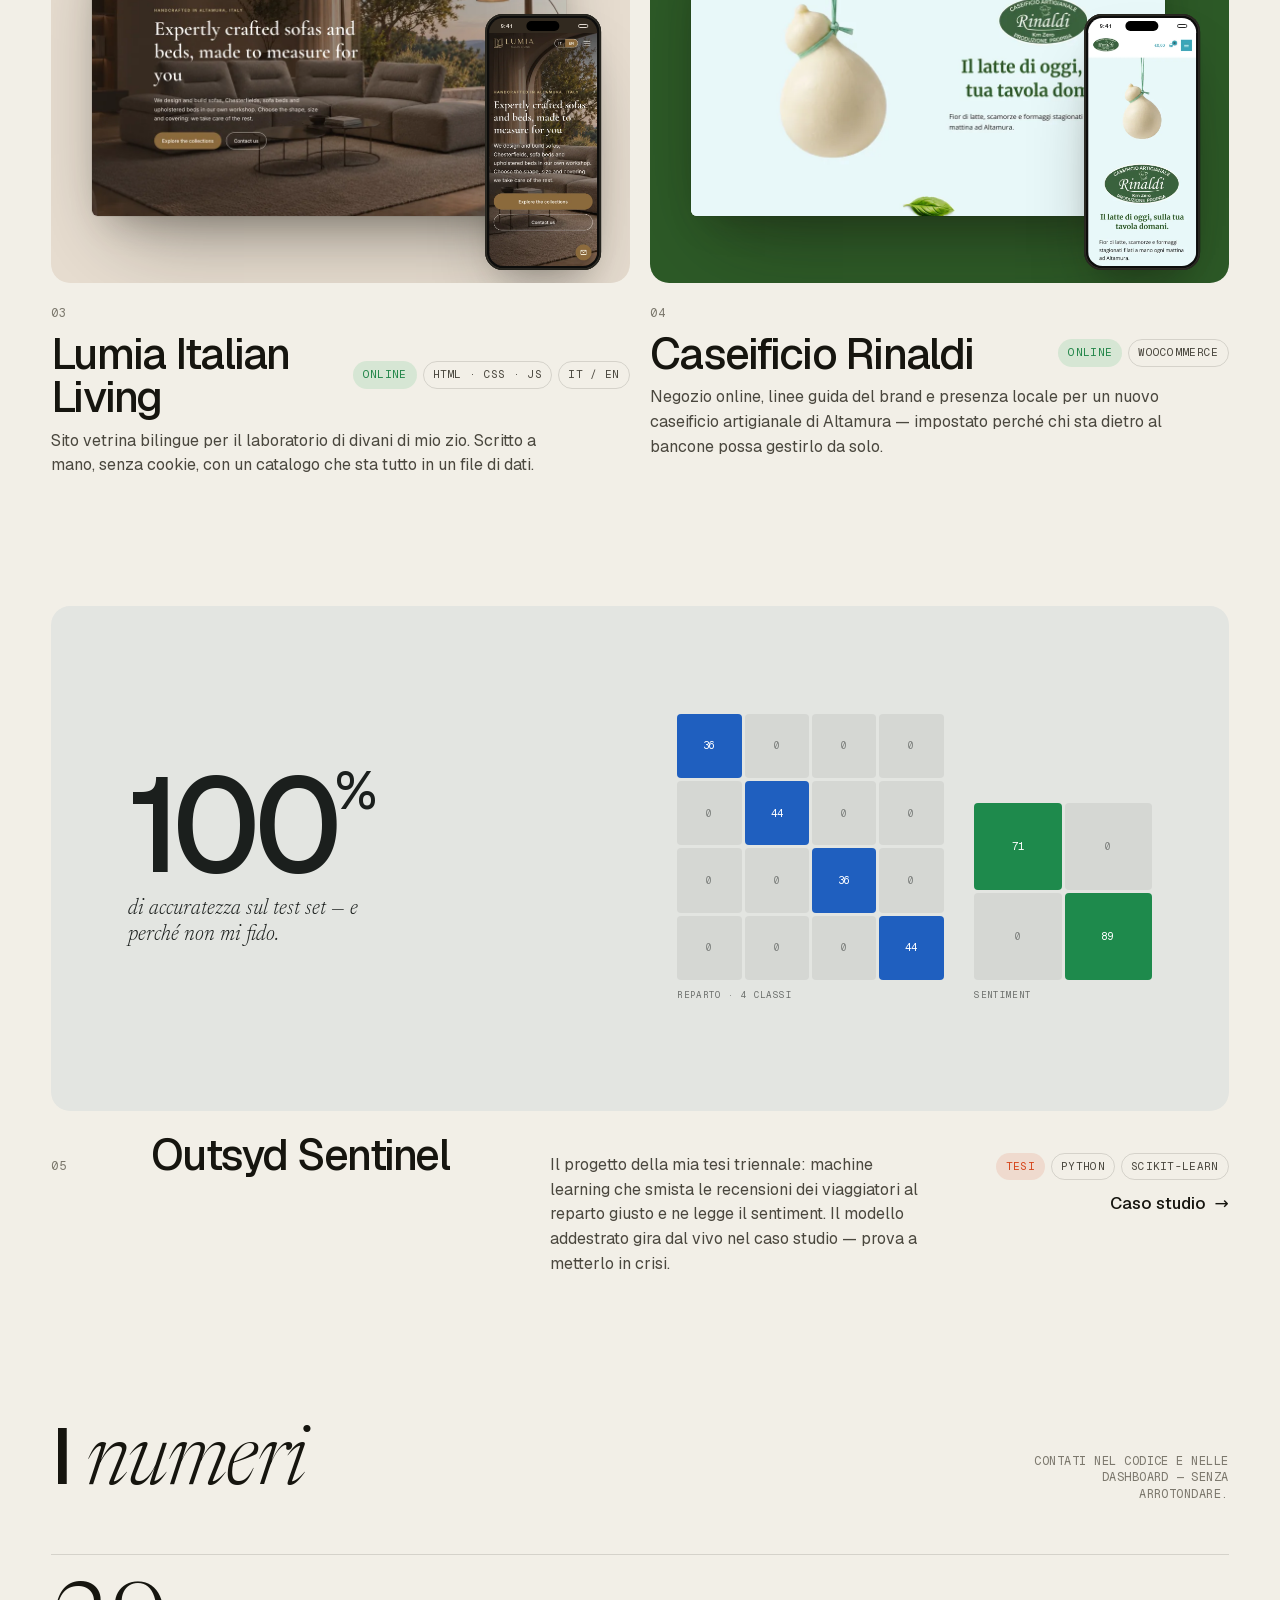
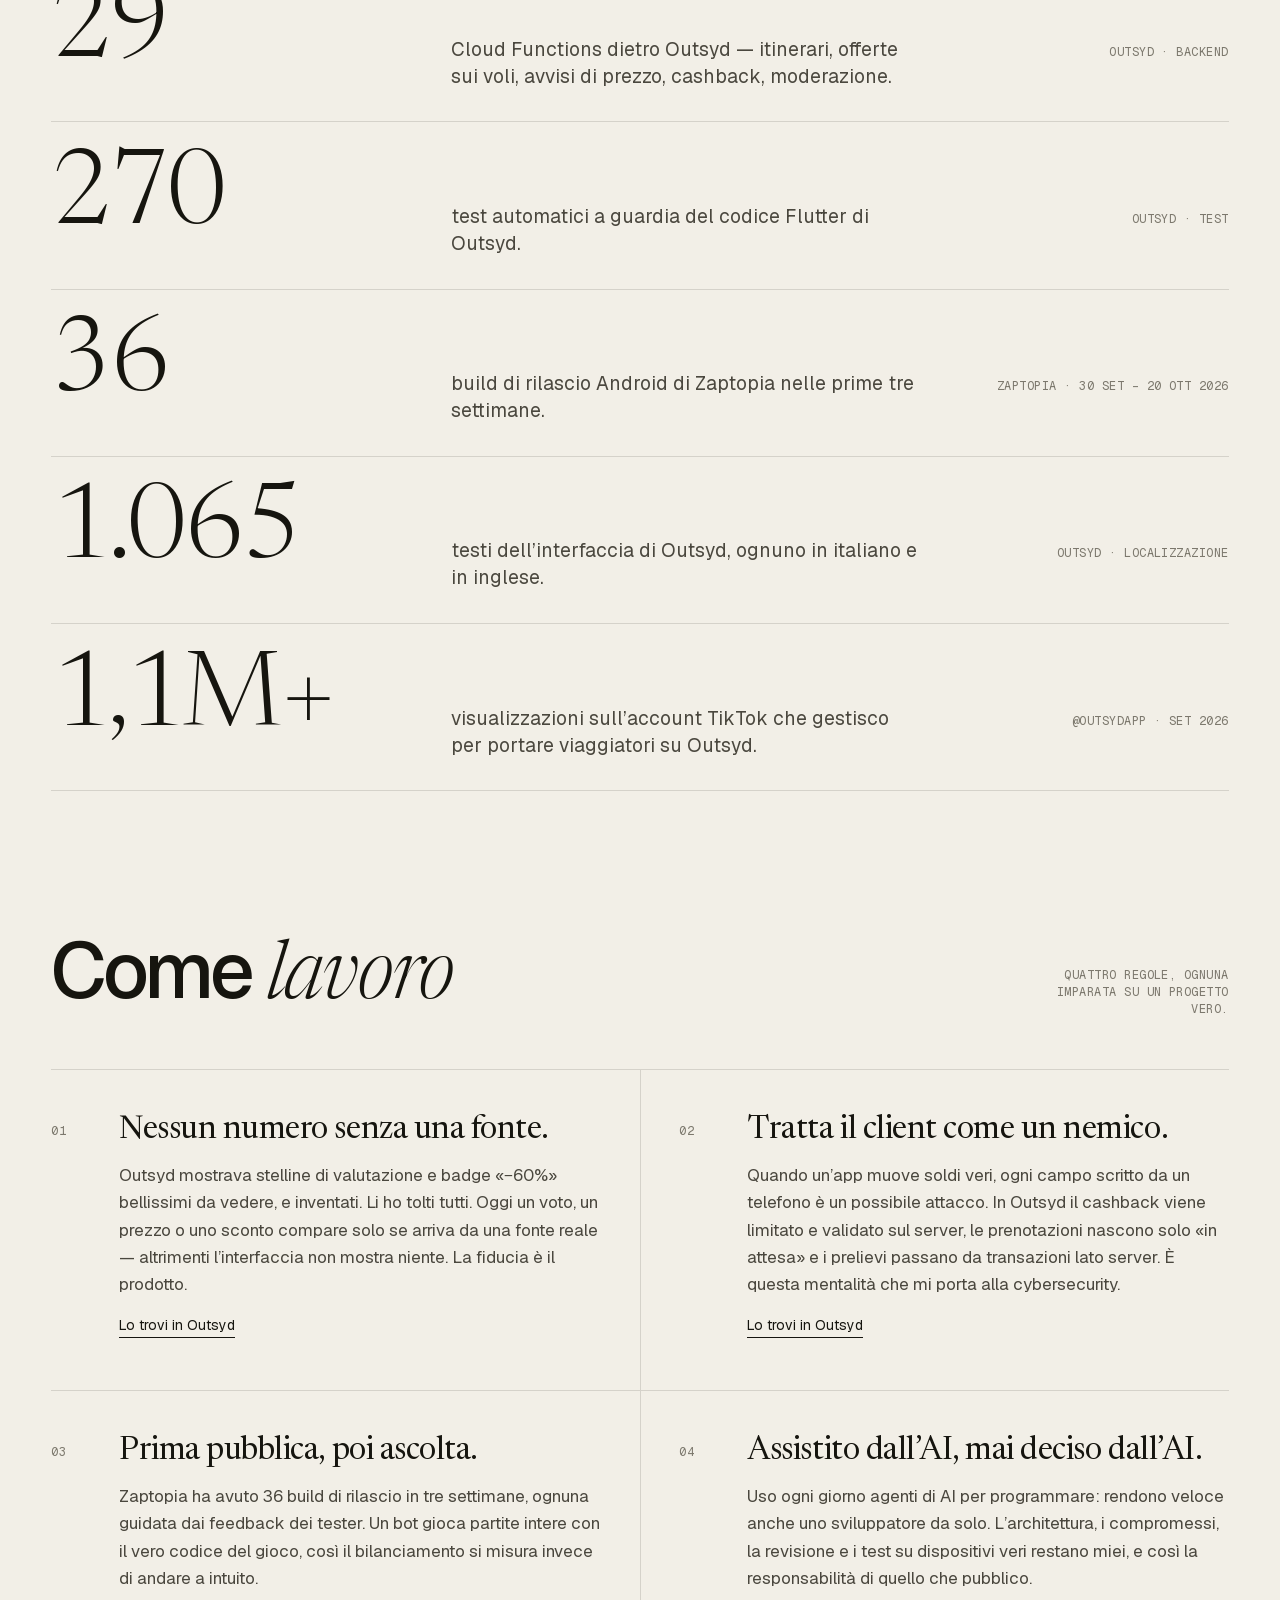
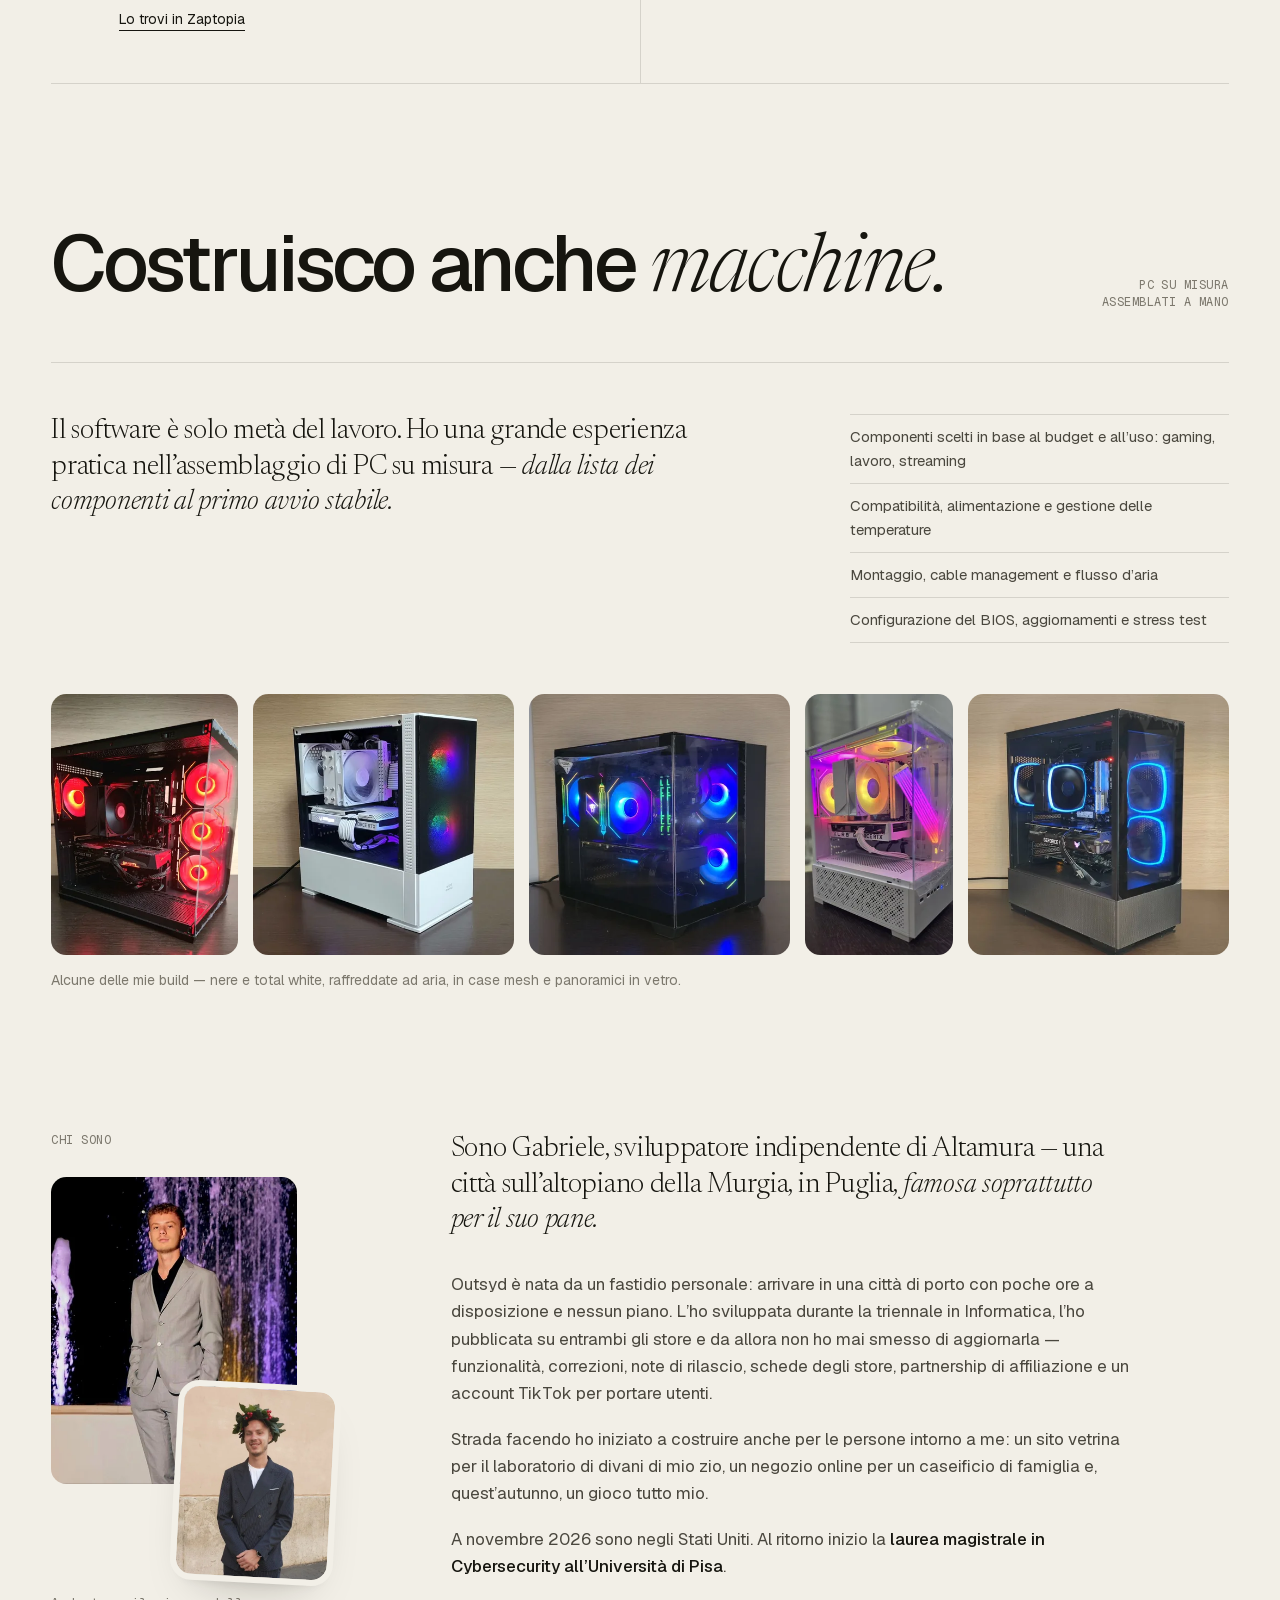
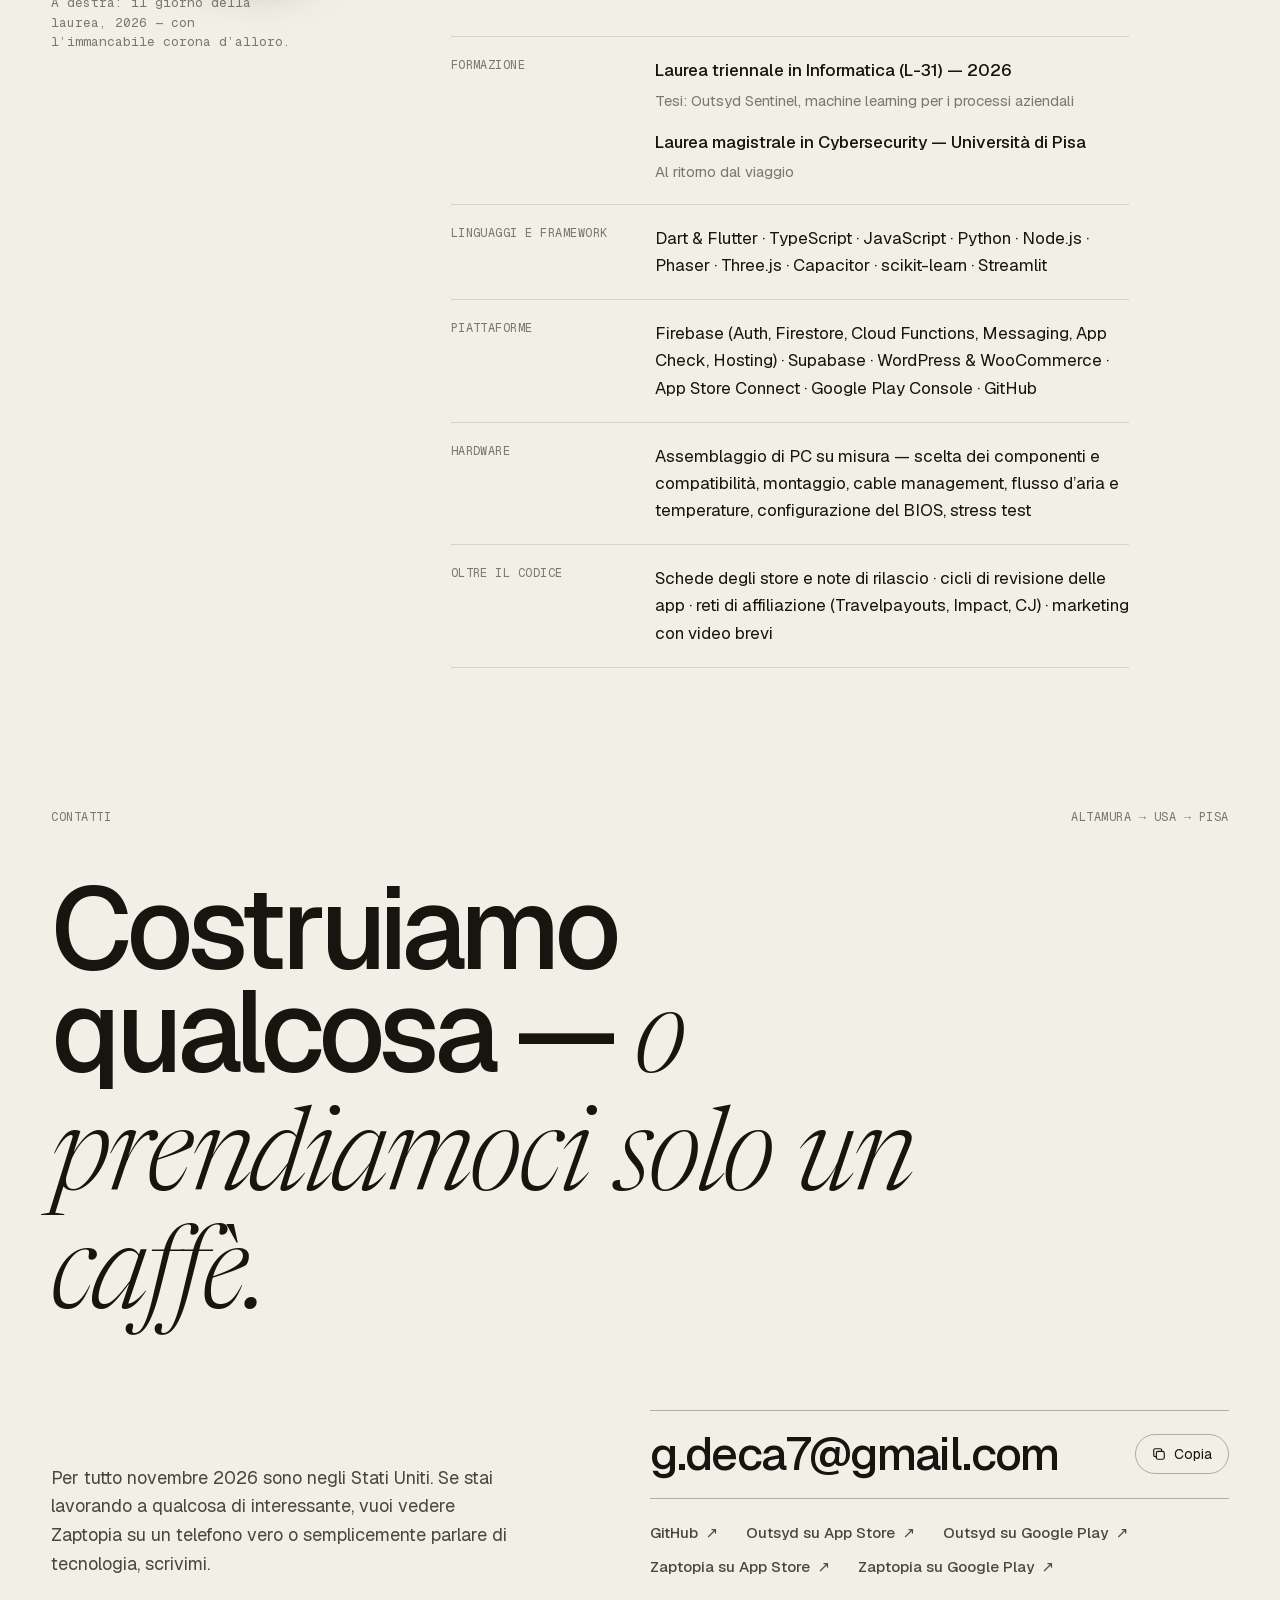
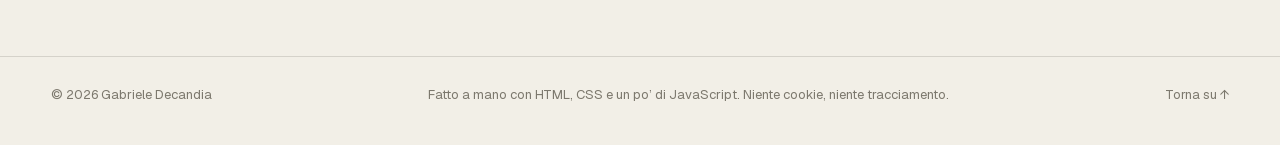
==== commit cf11f66c: "Zaptopia on Google Play (1.44), Outsyd 3.5.3 Zaptopia has been in production on Google Play since No" ====
--- a/it/index.html
+++ b/it/index.html
@@ -4,7 +4,7 @@
   <meta charset="utf-8">
   <meta name="viewport" content="width=device-width, initial-scale=1">
   <title>Gabriele Decandia — Sviluppatore software indipendente</title>
-  <meta name="description" content="Gabriele Decandia è uno sviluppatore software indipendente che porta i prodotti dall’idea al lancio: Outsyd, travel planner con AI su iOS e Android; Zaptopia, un gioco di carte roguelike disponibile su App Store; siti per attività locali; una tesi di machine learning; PC assemblati su misura.">
+  <meta name="description" content="Gabriele Decandia è uno sviluppatore software indipendente che porta i prodotti dall’idea al lancio: Outsyd, travel planner con AI su iOS e Android; Zaptopia, un gioco di carte roguelike su iOS e Android; siti per attività locali; una tesi di machine learning; PC assemblati su misura.">
   <link rel="canonical" href="https://gabrideca7.github.io/it/">
   <link rel="alternate" hreflang="en" href="https://gabrideca7.github.io/">
   <link rel="alternate" hreflang="it" href="https://gabrideca7.github.io/it/">
@@ -14,7 +14,7 @@
   <meta property="og:type" content="website">
   <meta property="og:site_name" content="Gabriele Decandia">
   <meta property="og:title" content="Gabriele Decandia — Sviluppatore software indipendente">
-  <meta property="og:description" content="Prodotti dall’idea al lancio: due app su App Store, siti per attività locali, una tesi di machine learning e PC assemblati su misura.">
+  <meta property="og:description" content="Prodotti dall’idea al lancio: due app su App Store e Google Play, siti per attività locali, una tesi di machine learning e PC assemblati su misura.">
   <meta property="og:url" content="https://gabrideca7.github.io/it/">
   <meta property="og:locale" content="it_IT">
   <meta property="og:image" content="https://gabrideca7.github.io/assets/img/og-it.jpg">
@@ -89,12 +89,12 @@
       <div class="grid hero-grid">
         <p class="lede hero-lede reveal">
           <span class="lede-lead">Sviluppatore software indipendente: costruisco prodotti <em>dall’idea al lancio.</em></span>
-          Un’app di viaggi pubblicata su entrambi gli store, un gioco mobile appena uscito su App Store, siti per le attività
+          Un’app di viaggi pubblicata su entrambi gli store, un gioco mobile appena uscito su entrambi gli store, siti per le attività
           della mia città, una tesi di machine learning costruita sulla mia app — e tanti PC assemblati su misura.
         </p>
         <dl class="hero-facts reveal" style="--delay: .12s">
           <div><dt class="label">Vivo a</dt><dd>Altamura, Puglia</dd></div>
-          <div><dt class="label">Adesso</dt><dd><span class="live-dot" aria-hidden="true"></span>Zaptopia 1.43 è su App Store — Android a novembre</dd></div>
+          <div><dt class="label">Adesso</dt><dd><span class="live-dot" aria-hidden="true"></span>Zaptopia 1.44 è su App Store e Google Play</dd></div>
           <div><dt class="label">Poi</dt><dd>Magistrale in Cybersecurity, Università di Pisa</dd></div>
           <div><dt class="label">Novembre</dt><dd>In viaggio negli Stati Uniti — incontriamoci</dd></div>
         </dl>
@@ -140,7 +140,7 @@
           <a class="media media--zaptopia" href="work/zaptopia.html" aria-label="Zaptopia — leggi il caso studio">
             <img class="env" src="../assets/img/zaptopia/env-1400.webp" width="1024" height="572" alt="" loading="lazy" decoding="async">
             <img class="zap-logo" src="../assets/img/zaptopia/logo-480.webp" srcset="../assets/img/zaptopia/logo-480.webp 480w, ../assets/img/zaptopia/logo-900.webp 900w" sizes="(max-width: 700px) 50vw, 26vw" width="480" height="342" alt="Zaptopia" loading="lazy" decoding="async">
-            <span class="zap-sub">Su iOS · Android a novembre</span>
+            <span class="zap-sub">iOS · Android · Online</span>
             <div class="phone phone--plain"><div class="phone-screen"><img src="../assets/img/zaptopia/map-420.webp" srcset="../assets/img/zaptopia/map-420.webp 420w, ../assets/img/zaptopia/map-760.webp 760w" sizes="(max-width: 700px) 40vw, 18vw" width="420" height="747" alt="La mappa del mondo di Zaptopia, con isole sospese e la scelta del sentiero" loading="lazy" decoding="async"></div></div>
             <div class="phone phone--plain"><div class="phone-screen"><img src="../assets/img/zaptopia/battle-420.webp" srcset="../assets/img/zaptopia/battle-420.webp 420w, ../assets/img/zaptopia/battle-760.webp 760w" sizes="(max-width: 700px) 46vw, 22vw" width="420" height="747" alt="Uno scontro in Zaptopia: uno gnomo boss dall’altra parte di un tavolo 3D a quattro corsie" loading="lazy" decoding="async"></div></div>
             <div class="phone phone--plain"><div class="phone-screen"><img src="../assets/img/zaptopia/album-420.webp" srcset="../assets/img/zaptopia/album-420.webp 420w, ../assets/img/zaptopia/album-760.webp 760w" sizes="(max-width: 700px) 40vw, 18vw" width="420" height="747" alt="L’album di Zaptopia con le carte illustrate delle creature" loading="lazy" decoding="async"></div></div>
@@ -148,10 +148,10 @@
           <div class="grid project-info">
             <span class="project-num mono">02</span>
             <h3 class="project-title"><a href="work/zaptopia.html">Zaptopia</a></h3>
-            <p class="project-desc">Un gioco di carte roguelike per smartphone. Le creature combattono in corsie su un tavolo 3D, le combo moltiplicano i danni e i Jolly cambiano le regole. Disponibile su App Store, con Android in arrivo a novembre.</p>
+            <p class="project-desc">Un gioco di carte roguelike per smartphone. Le creature combattono in corsie su un tavolo 3D, le combo moltiplicano i danni e i Jolly cambiano le regole. Disponibile su App Store e Google Play.</p>
             <div class="project-side">
               <ul class="tags" aria-label="Tag">
-                <li class="tag tag--live">Su iOS</li>
+                <li class="tag tag--live">Online</li>
                 <li class="tag">TypeScript</li>
                 <li class="tag">Phaser</li>
                 <li class="tag">Three.js</li>
@@ -431,6 +431,7 @@
             <a class="arrow-link arrow-link--ne" href="https://apps.apple.com/app/id6756832439" target="_blank" rel="noopener">Outsyd su App Store <span class="arrow" aria-hidden="true">↗</span></a>
             <a class="arrow-link arrow-link--ne" href="https://play.google.com/store/apps/details?id=dev.outsyd.app" target="_blank" rel="noopener">Outsyd su Google Play <span class="arrow" aria-hidden="true">↗</span></a>
             <a class="arrow-link arrow-link--ne" href="https://apps.apple.com/app/id6819222989" target="_blank" rel="noopener">Zaptopia su App Store <span class="arrow" aria-hidden="true">↗</span></a>
+            <a class="arrow-link arrow-link--ne" href="https://play.google.com/store/apps/details?id=com.zaptopia.game" target="_blank" rel="noopener">Zaptopia su Google Play <span class="arrow" aria-hidden="true">↗</span></a>
           </div>
         </div>
       </div>
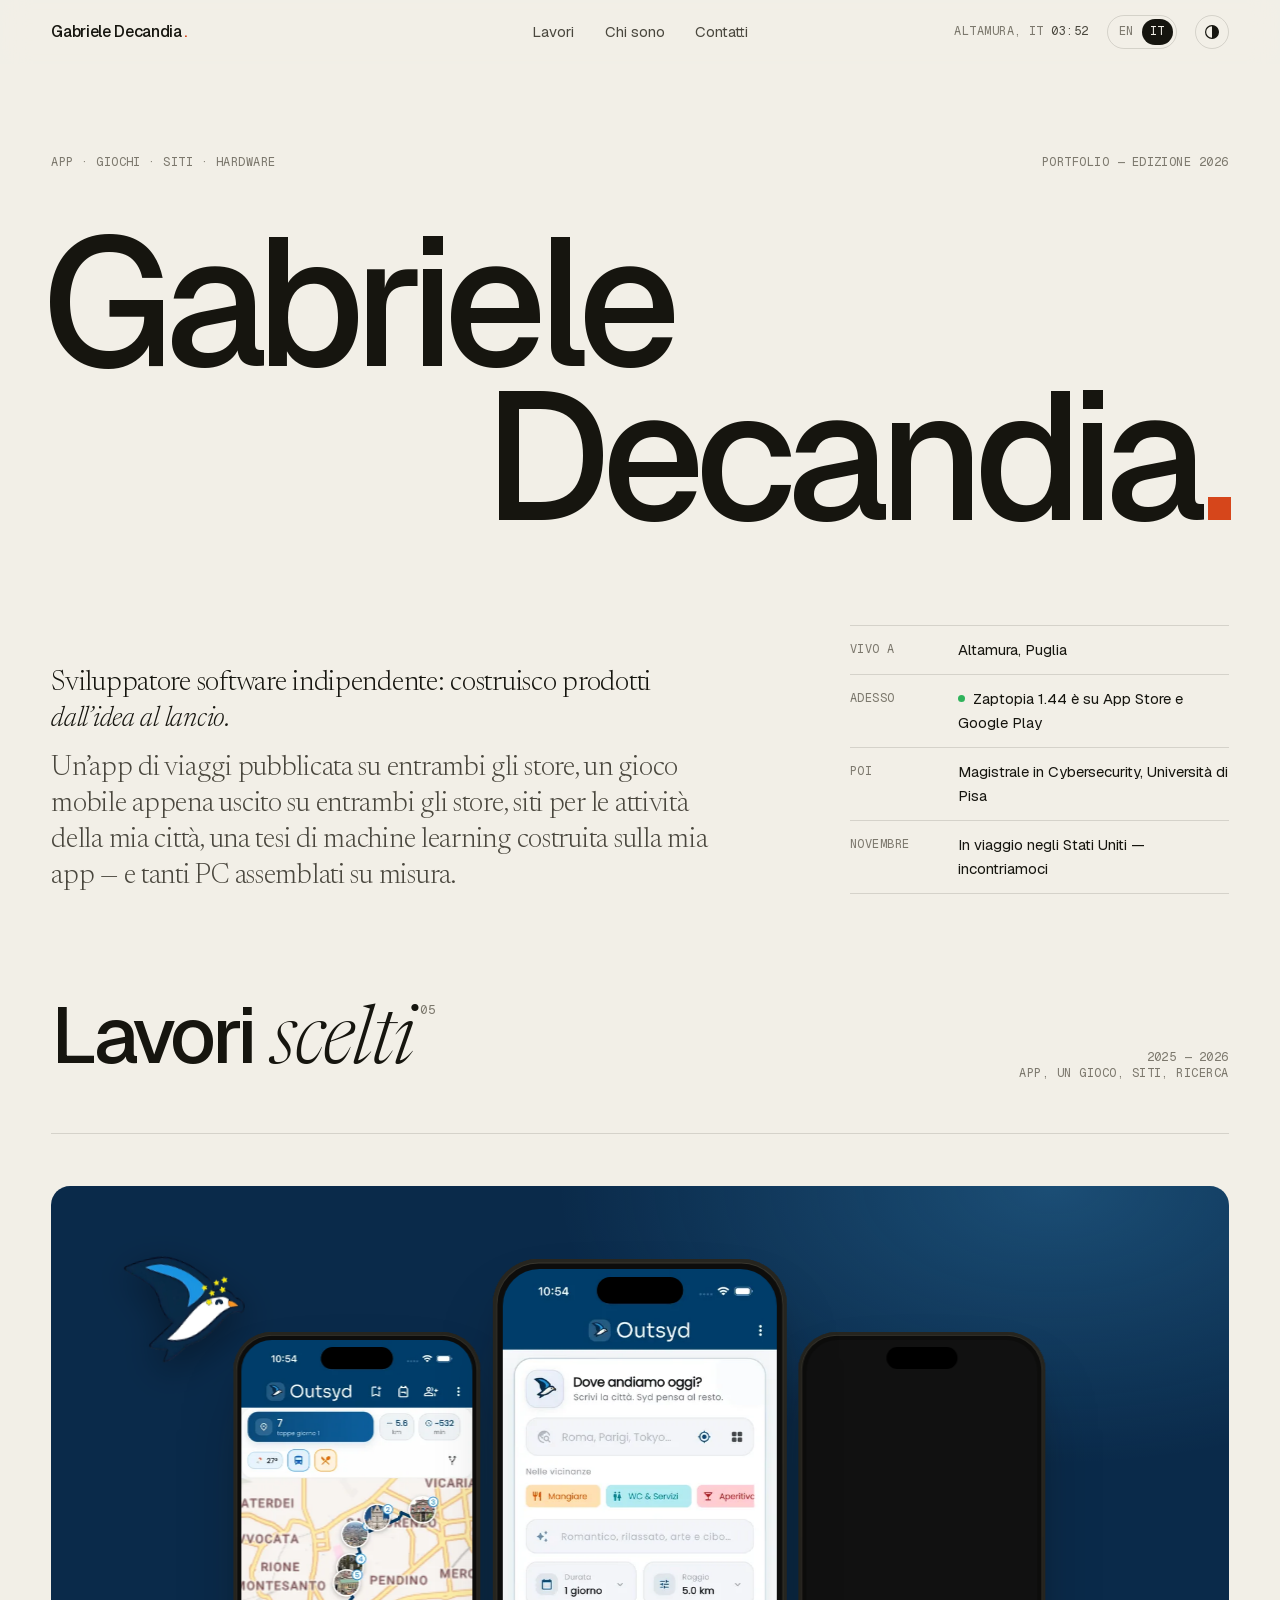
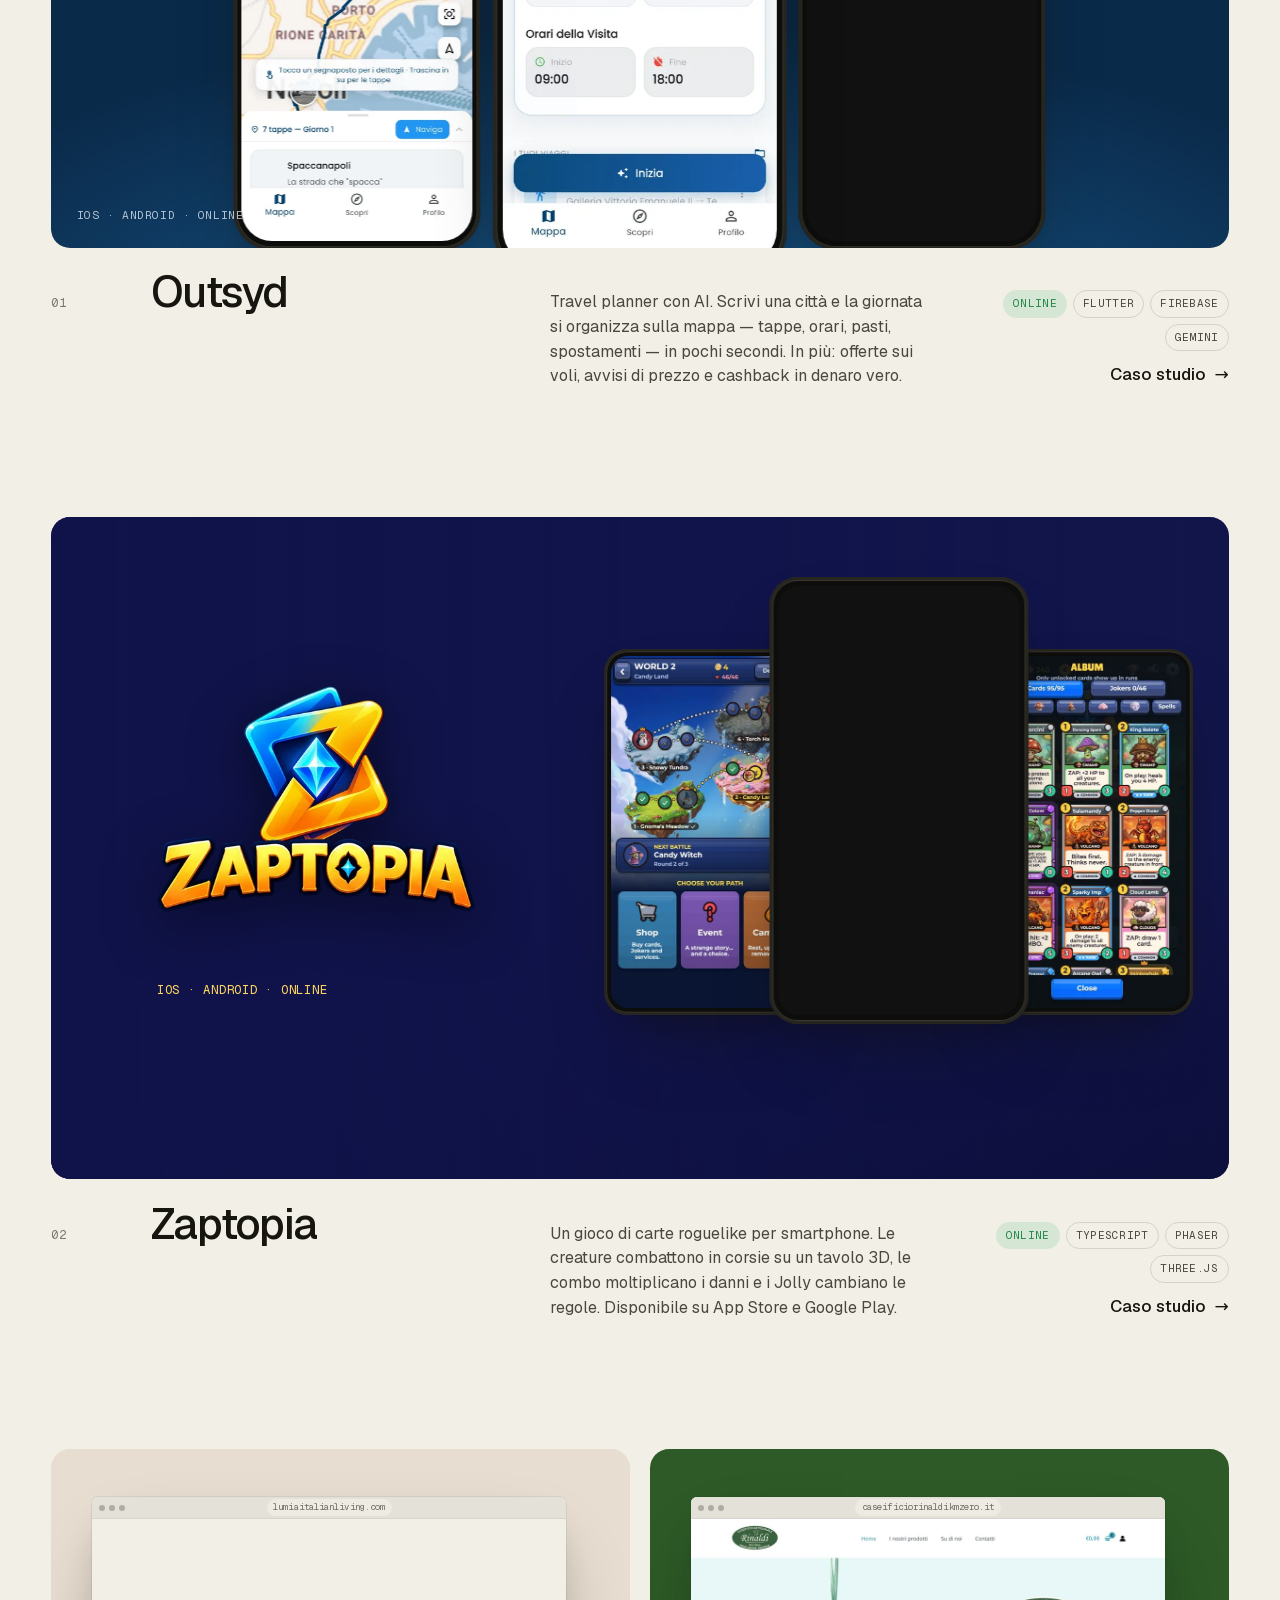
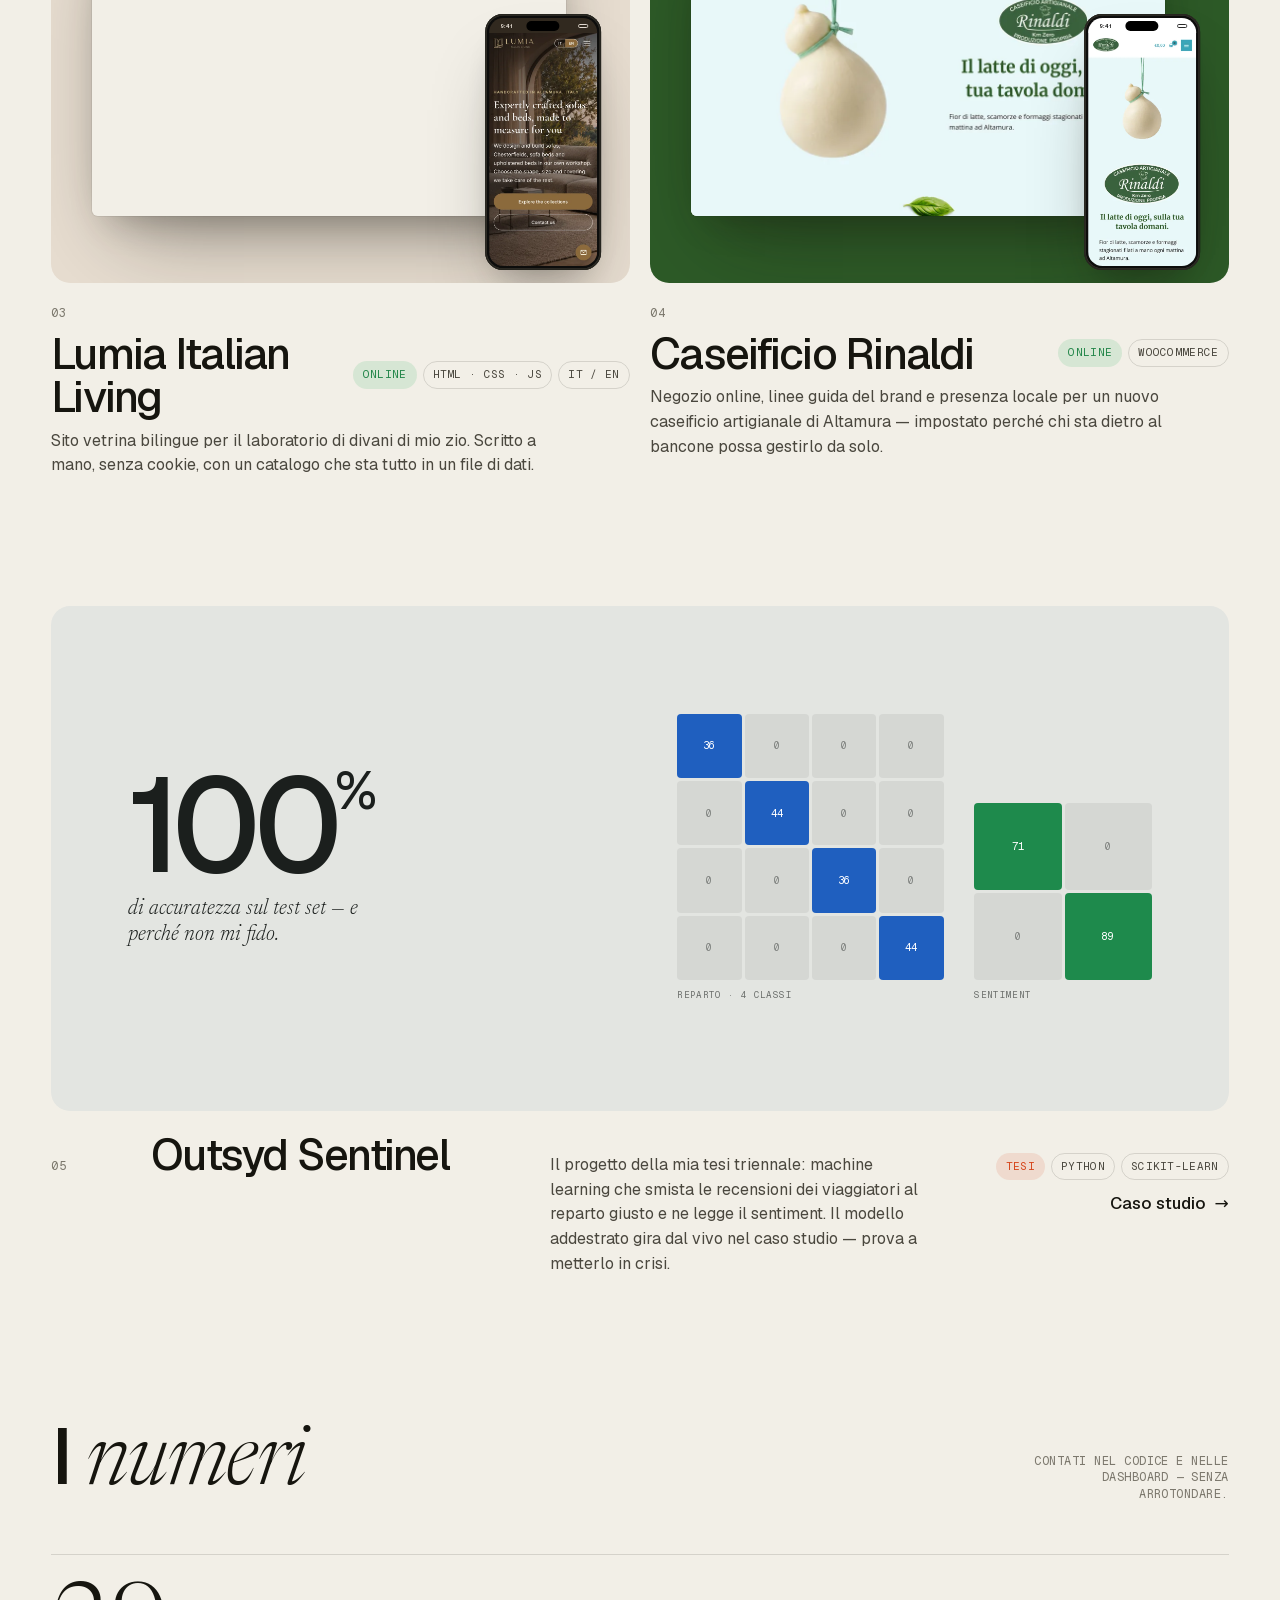
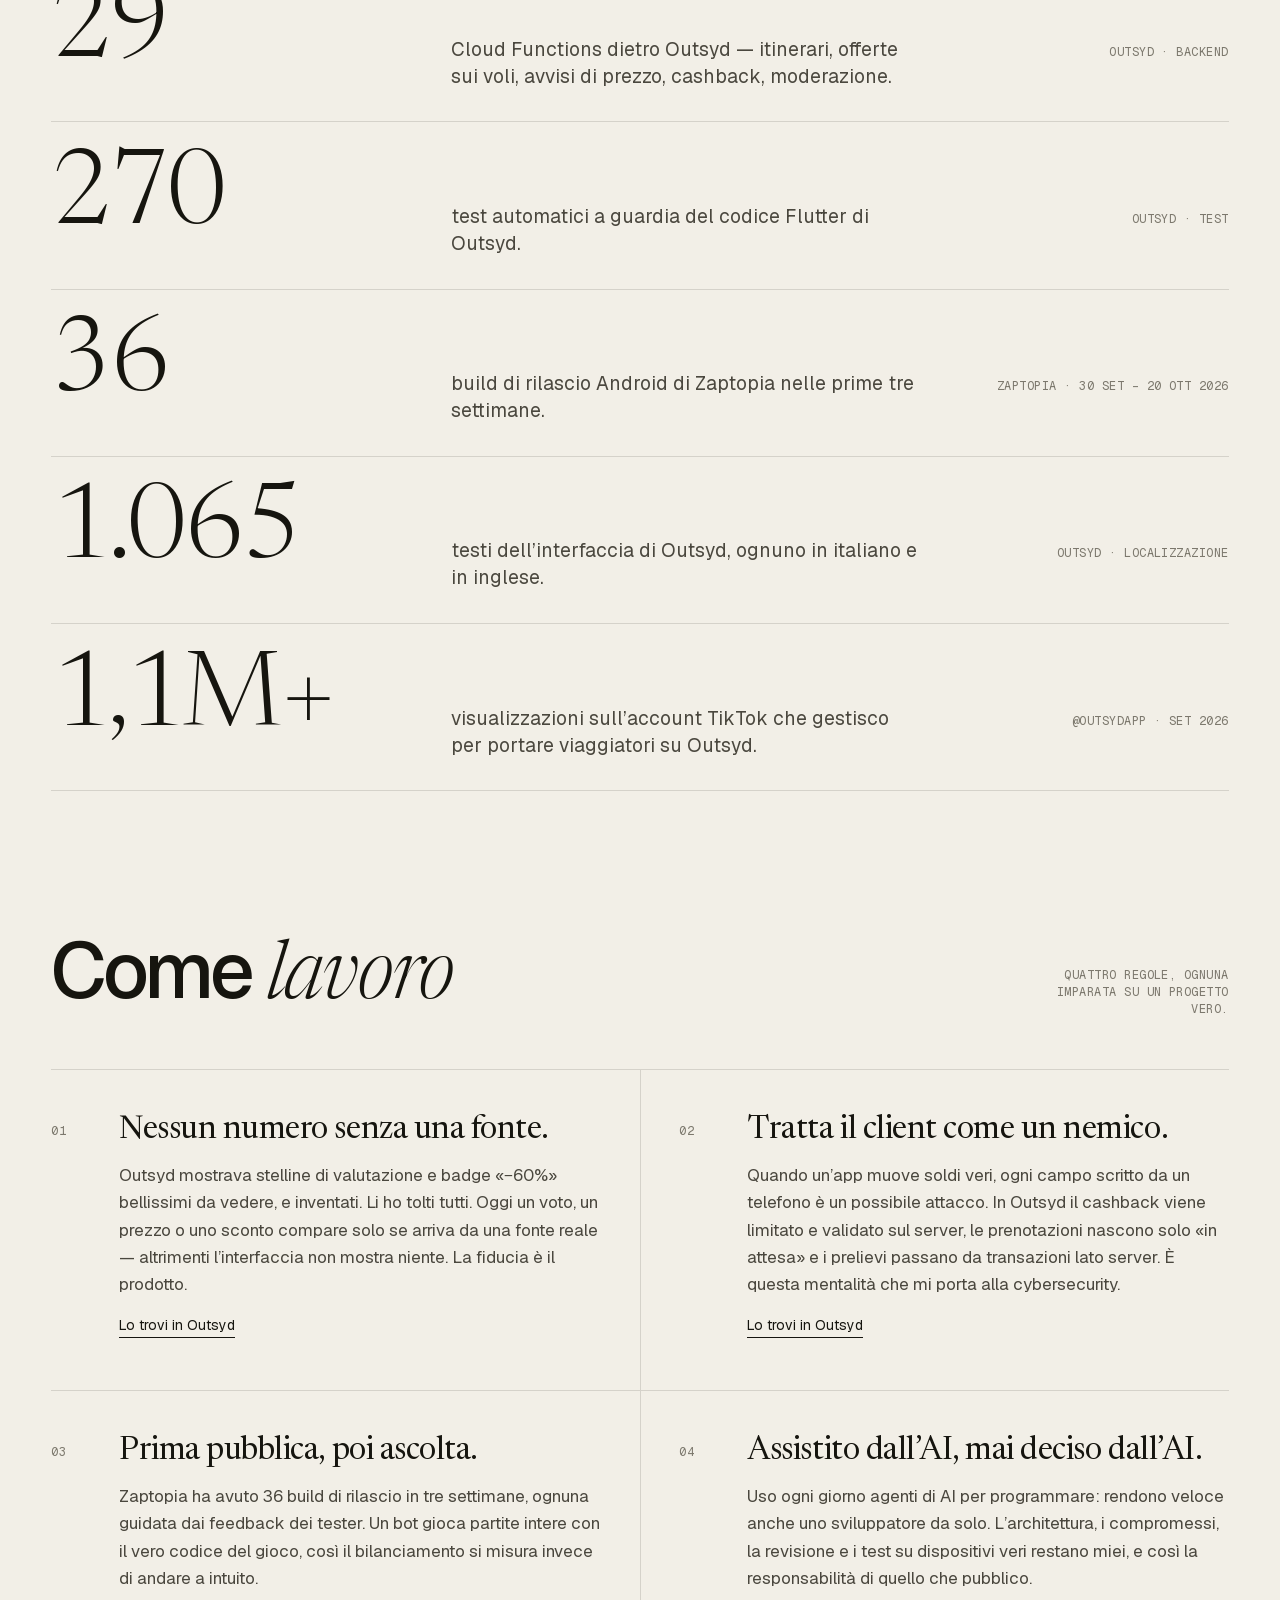
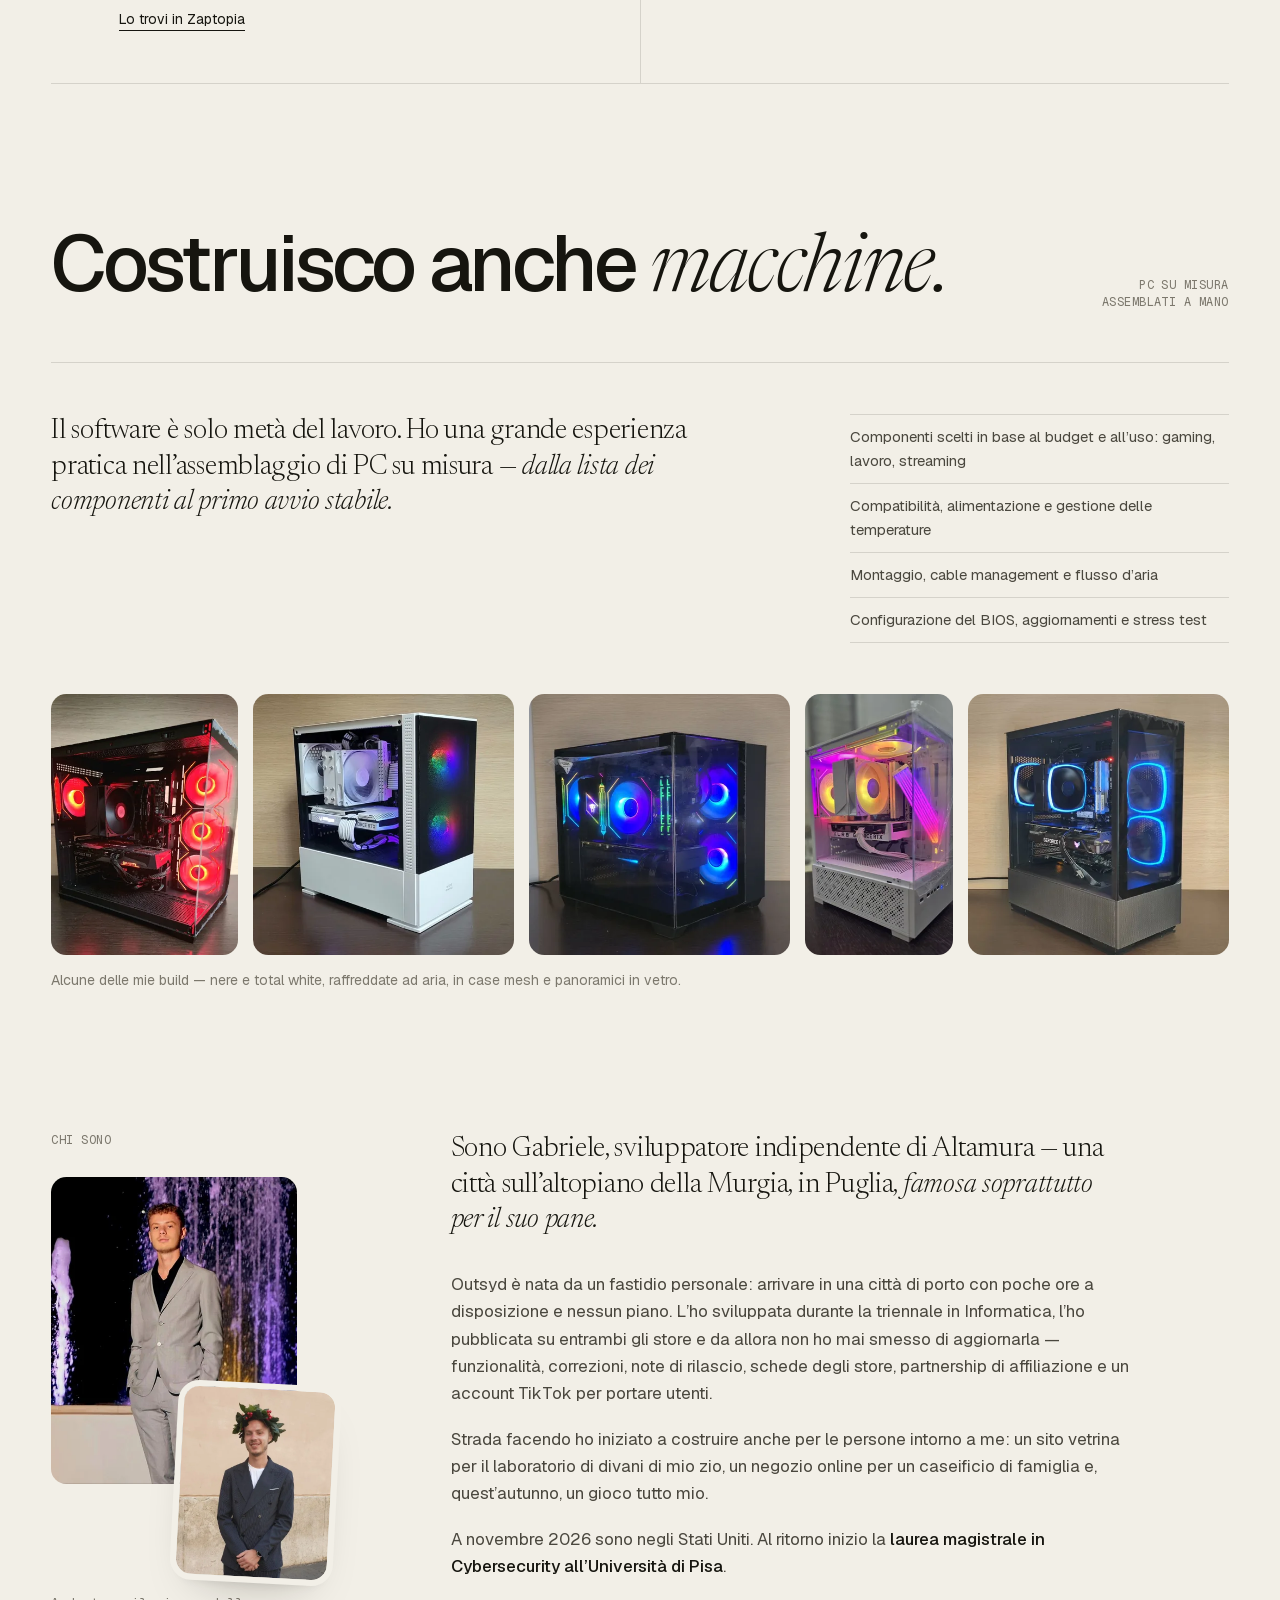
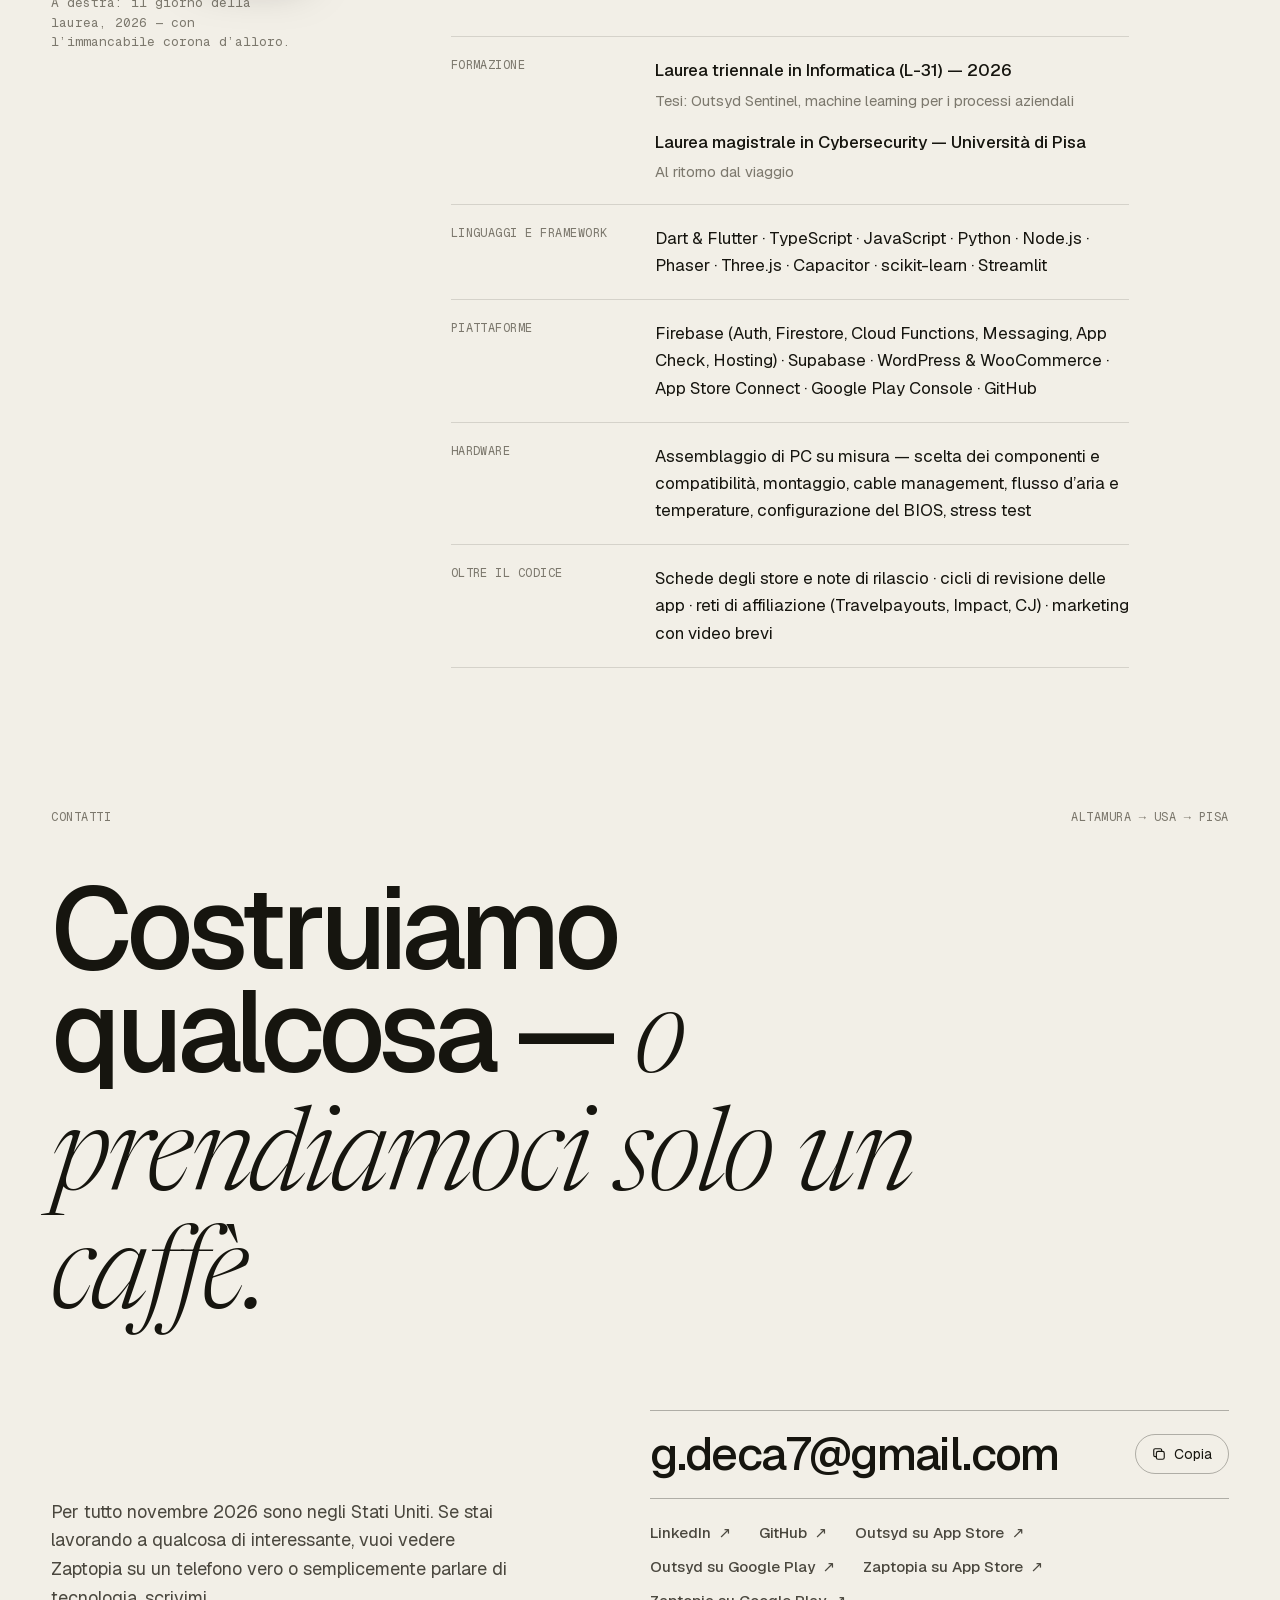
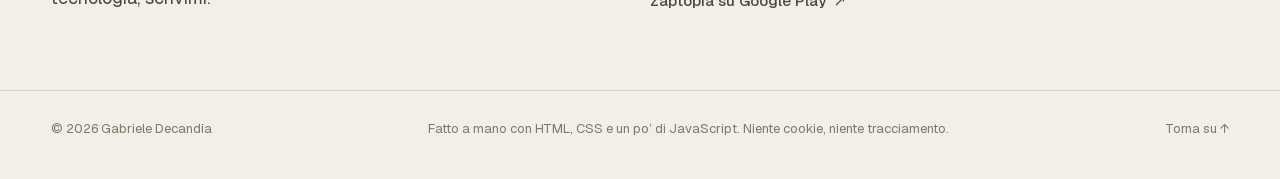
==== commit 925750c8: "LinkedIn in the contact links and structured data Co-Authored-By: Claude Opus 5.5 <noreply@anthropic" ====
--- a/it/index.html
+++ b/it/index.html
@@ -48,7 +48,7 @@
     "jobTitle": "Sviluppatore software indipendente",
     "image": "https://gabrideca7.github.io/assets/img/about/portrait-760.webp",
     "homeLocation": { "@type": "Place", "name": "Altamura, Italy" },
-    "sameAs": ["https://github.com/gabrideca7"]
+    "sameAs": ["https://github.com/gabrideca7", "https://www.linkedin.com/in/gabriele-decandia-0a885b392"]
   }
   </script>
 </head>
@@ -427,6 +427,7 @@
             </button>
           </div>
           <div class="contact-links">
+            <a class="arrow-link arrow-link--ne" href="https://www.linkedin.com/in/gabriele-decandia-0a885b392" target="_blank" rel="noopener">LinkedIn <span class="arrow" aria-hidden="true">↗</span></a>
             <a class="arrow-link arrow-link--ne" href="https://github.com/gabrideca7" target="_blank" rel="noopener">GitHub <span class="arrow" aria-hidden="true">↗</span></a>
             <a class="arrow-link arrow-link--ne" href="https://apps.apple.com/app/id6756832439" target="_blank" rel="noopener">Outsyd su App Store <span class="arrow" aria-hidden="true">↗</span></a>
             <a class="arrow-link arrow-link--ne" href="https://play.google.com/store/apps/details?id=dev.outsyd.app" target="_blank" rel="noopener">Outsyd su Google Play <span class="arrow" aria-hidden="true">↗</span></a>
